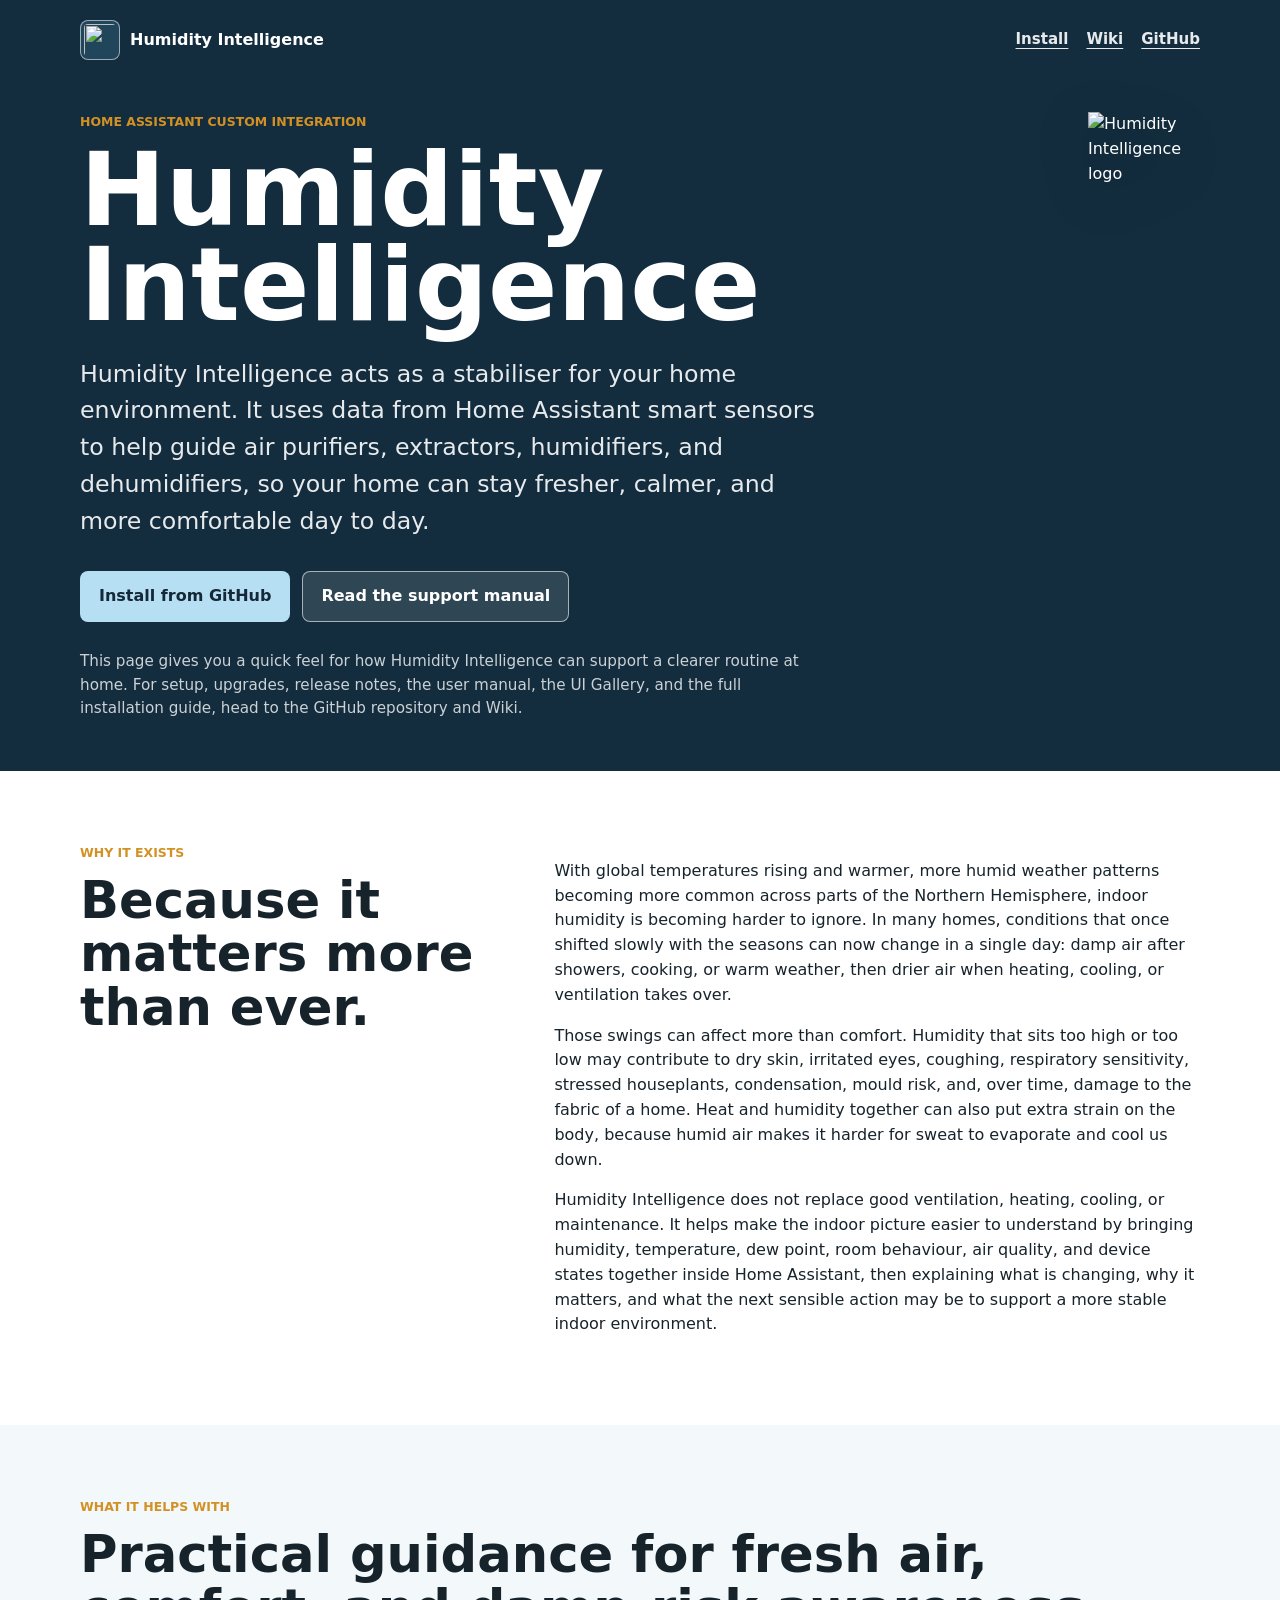
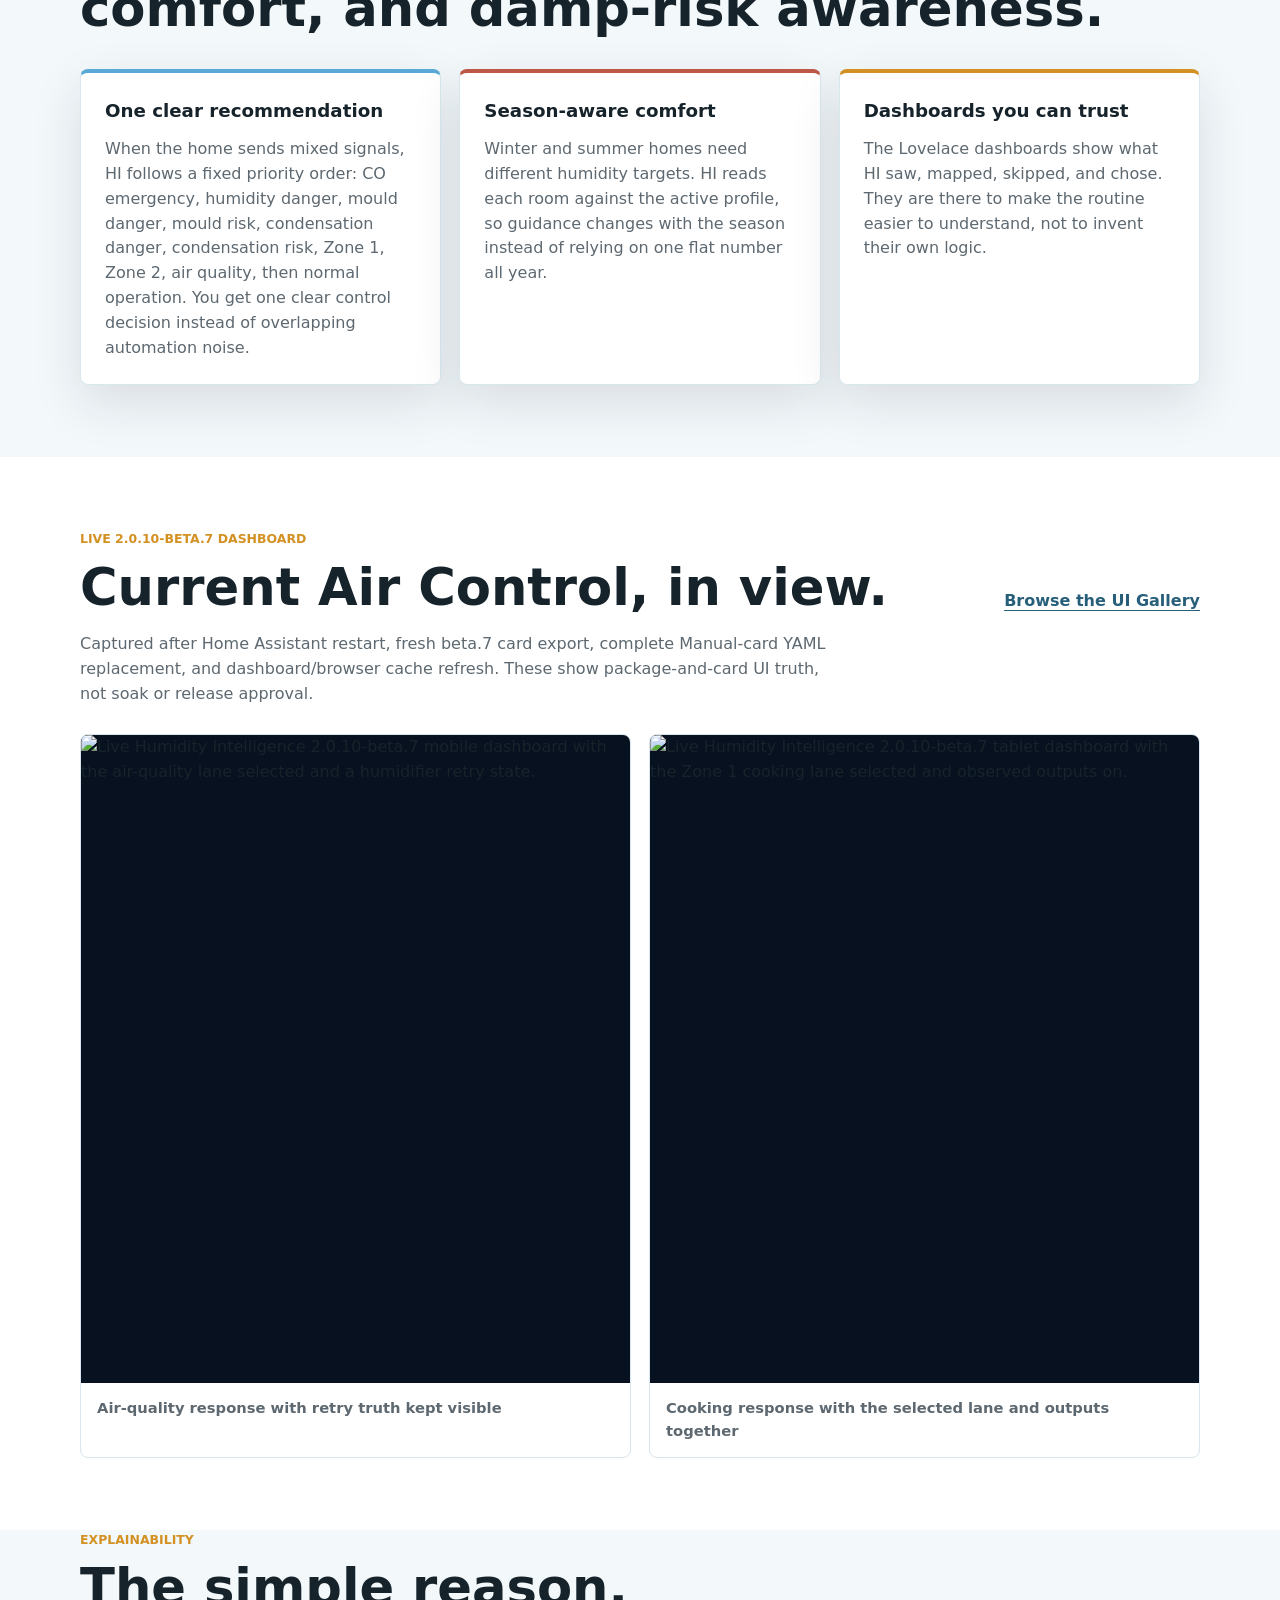
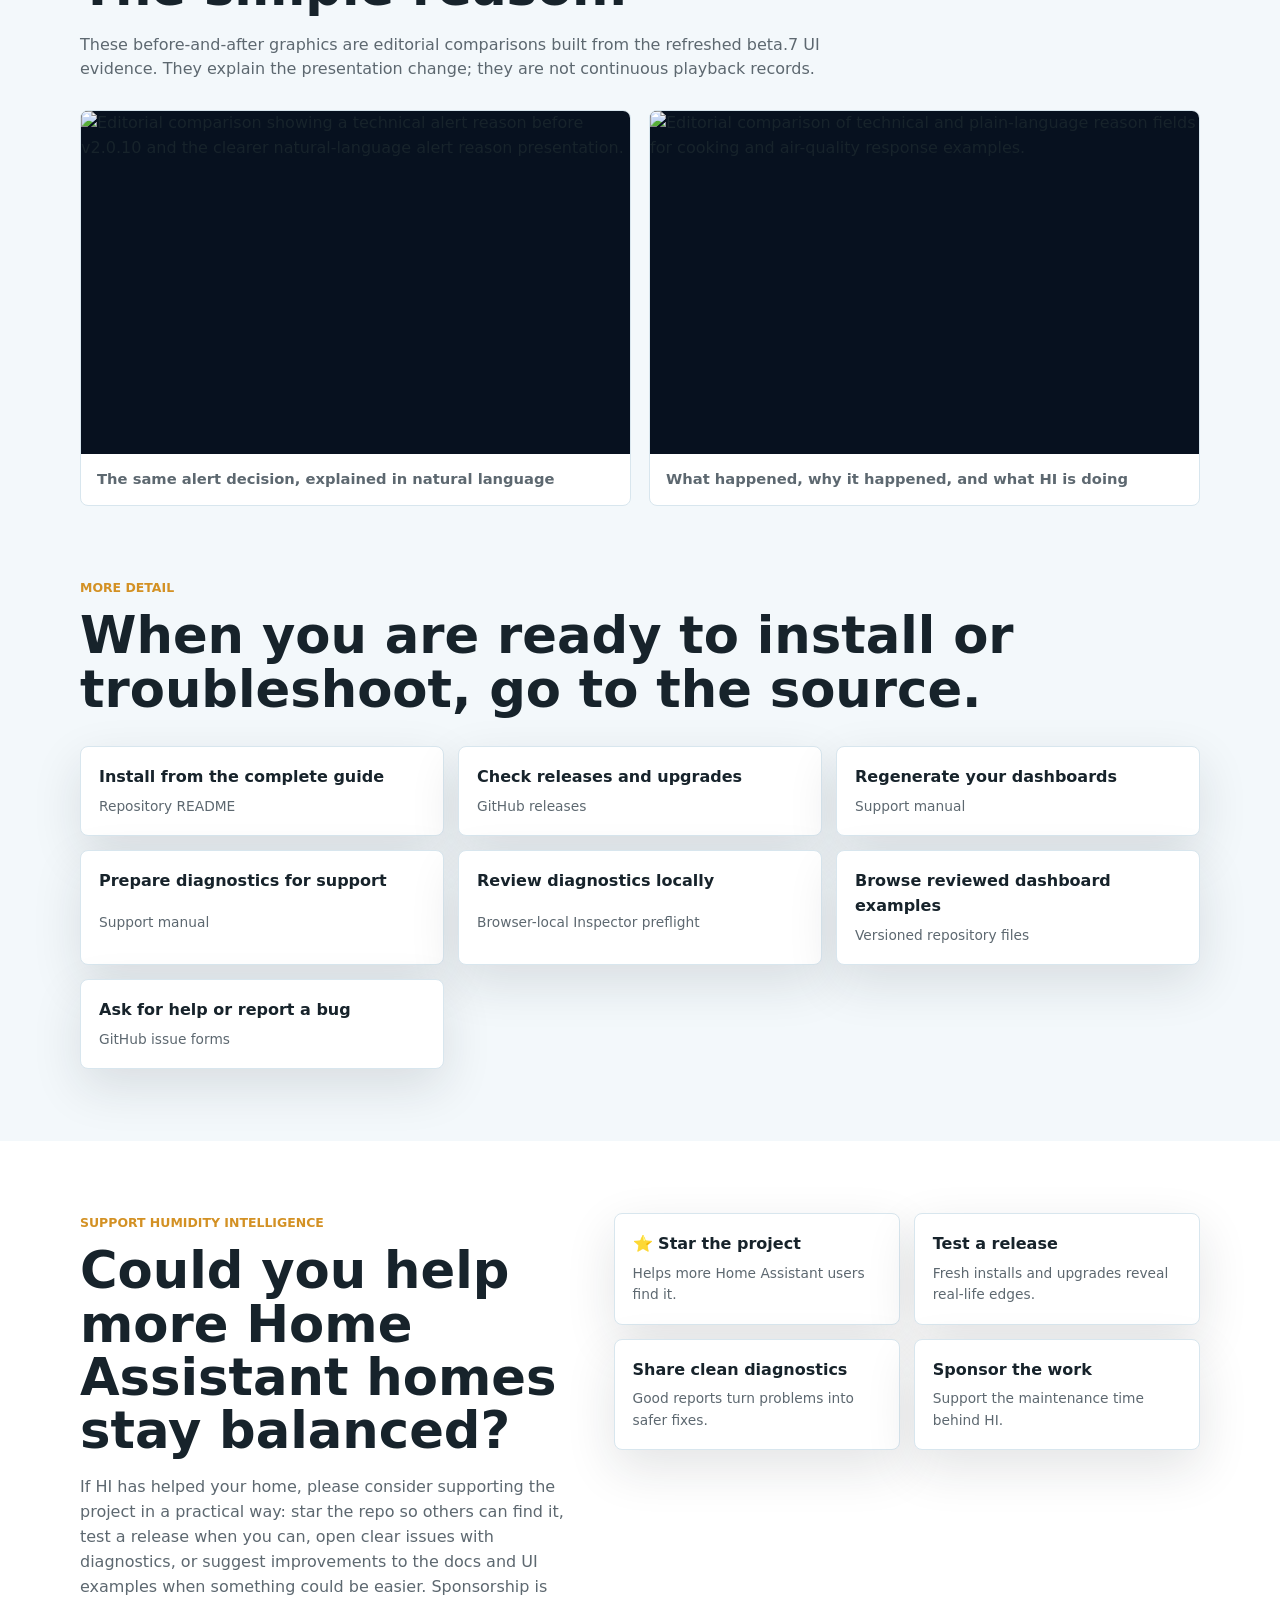
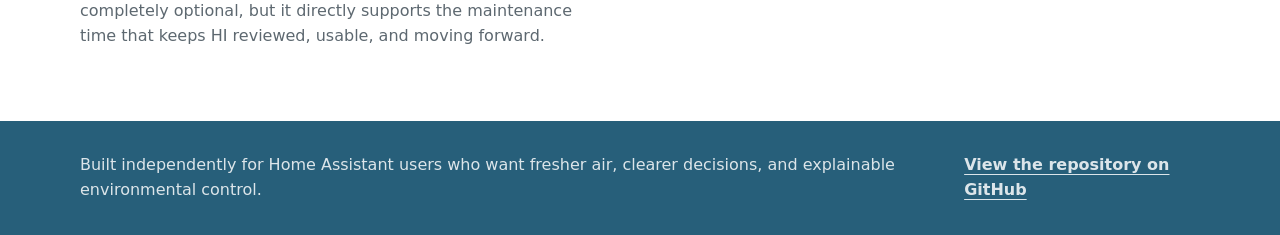
==== site/index.html @ c57848f5 "docs: refresh beta7 UI evidence Add sanitized live 2.0.10-beta.7 captures to the README, Pages site," ====
<!doctype html>
<html lang="en">
  <head>
    <meta charset="utf-8">
    <meta name="viewport" content="width=device-width, initial-scale=1">
    <title>Humidity Intelligence - Home Assistant Environmental Stabilisation Engine</title>
    <meta
      name="description"
      content="Humidity Intelligence helps Home Assistant use smart sensor data to guide air purifiers, extractors, humidifiers, and dehumidifiers for fresher air, humidity balance, and a clearer home routine."
    >
    <meta name="robots" content="index,follow">
    <link rel="canonical" href="https://senyo888.github.io/humidity-intelligence/">
    <meta property="og:site_name" content="Humidity Intelligence">
    <meta property="og:type" content="website">
    <meta property="og:title" content="Humidity Intelligence - Home Assistant Environmental Stabilisation Engine">
    <meta
      property="og:description"
      content="A Home Assistant integration that uses smart sensor data to support fresher air, humidity balance, and clearer decisions at home."
    >
    <meta property="og:url" content="https://senyo888.github.io/humidity-intelligence/">
    <meta property="og:image" content="https://senyo888.github.io/humidity-intelligence/assets/header.png">
    <meta name="twitter:card" content="summary_large_image">
    <meta name="twitter:title" content="Humidity Intelligence">
    <meta
      name="twitter:description"
      content="Use Home Assistant smart sensor data to support fresher air, humidity balance, and a clearer home routine."
    >
    <meta name="twitter:image" content="https://senyo888.github.io/humidity-intelligence/assets/header.png">
    <link rel="icon" href="assets/logo.png" type="image/png">
    <link rel="stylesheet" href="styles.css">
    <script type="application/ld+json">
      {
        "@context": "https://schema.org",
        "@graph": [
          {
            "@type": "WebSite",
            "name": "Humidity Intelligence",
            "url": "https://senyo888.github.io/humidity-intelligence/",
            "description": "A public project page for Humidity Intelligence, a Home Assistant custom integration for explainable humidity, air-quality, condensation, and mould-risk guidance.",
            "publisher": {
              "@type": "Organization",
              "name": "Humidity Intelligence"
            },
            "sameAs": [
              "https://github.com/senyo888/Humidity-Intelligence",
              "https://github.com/senyo888/Humidity-Intelligence/wiki"
            ]
          },
          {
            "@type": "SoftwareSourceCode",
            "name": "Humidity Intelligence",
            "codeRepository": "https://github.com/senyo888/Humidity-Intelligence",
            "url": "https://senyo888.github.io/humidity-intelligence/",
            "runtimePlatform": "Home Assistant",
            "programmingLanguage": "Python",
            "applicationCategory": "Home Assistant custom integration",
            "license": "https://github.com/senyo888/Humidity-Intelligence/blob/main/LICENSE"
          }
        ]
      }
    </script>
  </head>
  <body>
    <a class="skip-link" href="#main">Skip to content</a>

    <header class="site-header">
      <nav class="site-nav" aria-label="Primary navigation">
        <a class="brand" href="https://senyo888.github.io/humidity-intelligence/" aria-label="Humidity Intelligence home">
          <img class="brand-logo" src="assets/logo.png" alt="" width="40" height="40" aria-hidden="true">
          <span>Humidity Intelligence</span>
        </a>
        <div class="nav-links">
          <a href="https://github.com/senyo888/Humidity-Intelligence#installation">Install</a>
          <a href="https://github.com/senyo888/Humidity-Intelligence/wiki">Wiki</a>
          <a href="https://github.com/senyo888/Humidity-Intelligence">GitHub</a>
        </div>
      </nav>
    </header>

    <main id="main">
      <section class="hero" aria-labelledby="hero-title">
        <div class="hero-copy">
          <img class="hero-logo" src="assets/logo.png" alt="Humidity Intelligence logo" width="104" height="104">
          <p class="eyebrow">Home Assistant custom integration</p>
          <h1 id="hero-title">Humidity Intelligence</h1>
          <p class="lede">
            Humidity Intelligence acts as a stabiliser for your home environment.
            It uses data from Home Assistant smart sensors to help guide air
            purifiers, extractors, humidifiers, and dehumidifiers, so your home can
            stay fresher, calmer, and more comfortable day to day.
          </p>
          <div class="hero-actions" aria-label="Primary links">
            <a class="button primary" href="https://github.com/senyo888/Humidity-Intelligence#installation">Install from GitHub</a>
            <a class="button secondary" href="https://github.com/senyo888/Humidity-Intelligence/wiki">Read the support manual</a>
          </div>
          <p class="authority-note">
            This page gives you a quick feel for how Humidity Intelligence can
            support a clearer routine at home. For setup, upgrades, release notes,
            the user manual, the UI Gallery, and the full installation guide, head
            to the GitHub repository and Wiki.
          </p>
        </div>
      </section>

      <section class="intro" aria-labelledby="intro-title">
        <div class="section-inner two-column">
          <div>
            <p class="section-kicker">Why it exists</p>
            <h2 id="intro-title">Because it matters more than ever.</h2>
          </div>
          <div>
            <p>
              With global temperatures rising and warmer, more humid weather patterns
              becoming more common across parts of the Northern Hemisphere, indoor
              humidity is becoming harder to ignore. In many homes, conditions that
              once shifted slowly with the seasons can now change in a single day:
              damp air after showers, cooking, or warm weather, then drier air when
              heating, cooling, or ventilation takes over.
            </p>
            <p>
              Those swings can affect more than comfort. Humidity that sits too high
              or too low may contribute to dry skin, irritated eyes, coughing,
              respiratory sensitivity, stressed houseplants, condensation, mould risk,
              and, over time, damage to the fabric of a home. Heat and humidity
              together can also put extra strain on the body, because humid air makes
              it harder for sweat to evaporate and cool us down.
            </p>
            <p>
              Humidity Intelligence does not replace good ventilation, heating,
              cooling, or maintenance. It helps make the indoor picture easier to
              understand by bringing humidity, temperature, dew point, room behaviour,
              air quality, and device states together inside Home Assistant, then
              explaining what is changing, why it matters, and what the next sensible
              action may be to support a more stable indoor environment.
            </p>
          </div>
        </div>
      </section>

      <section class="feature-band" aria-labelledby="features-title">
        <div class="section-inner">
          <p class="section-kicker">What it helps with</p>
          <h2 id="features-title">Practical guidance for fresh air, comfort, and damp-risk awareness.</h2>
          <div class="feature-grid">
            <article class="feature-card">
              <h3>One clear recommendation</h3>
              <p>
                When the home sends mixed signals, HI follows a fixed priority order:
                CO emergency, humidity danger, mould danger, mould risk,
                condensation danger, condensation risk, Zone 1, Zone 2, air quality,
                then normal operation. You get one clear control decision instead
                of overlapping automation noise.
              </p>
            </article>
            <article class="feature-card">
              <h3>Season-aware comfort</h3>
              <p>
                Winter and summer homes need different humidity targets. HI reads
                each room against the active profile, so guidance changes with the
                season instead of relying on one flat number all year.
              </p>
            </article>
            <article class="feature-card">
              <h3>Dashboards you can trust</h3>
              <p>
                The Lovelace dashboards show what HI saw, mapped, skipped, and chose.
                They are there to make the routine easier to understand, not to
                invent their own logic.
              </p>
            </article>
          </div>
        </div>
      </section>

      <section class="gallery" aria-labelledby="gallery-title">
        <div class="section-inner">
          <div class="gallery-heading">
            <div>
              <p class="section-kicker">Live 2.0.10-beta.7 dashboard</p>
              <h2 id="gallery-title">Current Air Control, in view.</h2>
            </div>
            <a class="text-link" href="https://github.com/senyo888/Humidity-Intelligence/wiki/UI-Gallery">Browse the UI Gallery</a>
          </div>
          <p class="gallery-note">
            Captured after Home Assistant restart, fresh beta.7 card export, complete
            Manual-card YAML replacement, and dashboard/browser cache refresh. These
            show package-and-card UI truth, not soak or release approval.
          </p>
          <div class="screenshot-grid dashboard-grid">
            <figure>
              <img
                src="assets/ui/v2.0.10-beta.7/mobile-aq-humidifier-retrying.png"
                alt="Live Humidity Intelligence 2.0.10-beta.7 mobile dashboard with the air-quality lane selected and a humidifier retry state."
              >
              <figcaption>Air-quality response with retry truth kept visible</figcaption>
            </figure>
            <figure>
              <img
                src="assets/ui/v2.0.10-beta.7/tablet-zone1-cooking-output-on.jpg"
                alt="Live Humidity Intelligence 2.0.10-beta.7 tablet dashboard with the Zone 1 cooking lane selected and observed outputs on."
              >
              <figcaption>Cooking response with the selected lane and outputs together</figcaption>
            </figure>
          </div>
        </div>
      </section>

      <section class="reason-gallery" aria-labelledby="reason-title">
        <div class="section-inner">
          <div class="gallery-heading">
            <div>
              <p class="section-kicker">Explainability</p>
              <h2 id="reason-title">The simple reason.</h2>
            </div>
          </div>
          <p class="gallery-note">
            These before-and-after graphics are editorial comparisons built from the
            refreshed beta.7 UI evidence. They explain the presentation change; they
            are not continuous playback records.
          </p>
          <div class="screenshot-grid comparison-grid">
            <figure>
              <img
                src="assets/ui/v2.0.10-beta.7/comparison-alert-reason-before-after.png"
                alt="Editorial comparison showing a technical alert reason before v2.0.10 and the clearer natural-language alert reason presentation."
              >
              <figcaption>The same alert decision, explained in natural language</figcaption>
            </figure>
            <figure>
              <img
                src="assets/ui/v2.0.10-beta.7/comparison-reason-field-before-after.png"
                alt="Editorial comparison of technical and plain-language reason fields for cooking and air-quality response examples."
              >
              <figcaption>What happened, why it happened, and what HI is doing</figcaption>
            </figure>
          </div>
        </div>
      </section>

      <section class="links-band" aria-labelledby="links-title">
        <div class="section-inner">
          <p class="section-kicker">More detail</p>
          <h2 id="links-title">When you are ready to install or troubleshoot, go to the source.</h2>
          <div class="link-list">
            <a href="https://github.com/senyo888/Humidity-Intelligence#installation">
              <span>Install from the complete guide</span>
              <small>Repository README</small>
            </a>
            <a href="https://github.com/senyo888/Humidity-Intelligence/releases">
              <span>Check releases and upgrades</span>
              <small>GitHub releases</small>
            </a>
            <a href="https://github.com/senyo888/Humidity-Intelligence/wiki/Generated-Dashboards">
              <span>Regenerate your dashboards</span>
              <small>Support manual</small>
            </a>
            <a href="https://github.com/senyo888/Humidity-Intelligence/wiki/Diagnostics-and-Support-Bundle">
              <span>Prepare diagnostics for support</span>
              <small>Support manual</small>
            </a>
            <a href="inspector/">
              <span>Review diagnostics locally</span>
              <small>Browser-local Inspector preflight</small>
            </a>
            <a href="https://github.com/senyo888/Humidity-Intelligence/tree/main/ui-gallery">
              <span>Browse reviewed dashboard examples</span>
              <small>Versioned repository files</small>
            </a>
            <a href="https://github.com/senyo888/Humidity-Intelligence/issues/new/choose">
              <span>Ask for help or report a bug</span>
              <small>GitHub issue forms</small>
            </a>
          </div>
        </div>
      </section>

      <section class="support-band" id="support" aria-labelledby="support-title">
        <div class="section-inner support-layout">
          <div class="support-copy">
            <p class="section-kicker">Support Humidity Intelligence</p>
            <h2 id="support-title">Could you help more Home Assistant homes stay balanced?</h2>
            <p>
              If HI has helped your home, please consider supporting the project in
              a practical way: star the repo so others can find it, test a release
              when you can, open clear issues with diagnostics, or suggest
              improvements to the docs and UI examples when something could be
              easier. Sponsorship is completely optional, but it directly supports
              the maintenance time that keeps HI reviewed, usable, and moving
              forward.
            </p>
          </div>
          <div class="support-actions" aria-label="Ways to support Humidity Intelligence">
            <a class="support-action" href="https://github.com/senyo888/Humidity-Intelligence/stargazers">
              <span>⭐ Star the project</span>
              <small>Helps more Home Assistant users find it.</small>
            </a>
            <a class="support-action" href="https://github.com/senyo888/Humidity-Intelligence/releases">
              <span>Test a release</span>
              <small>Fresh installs and upgrades reveal real-life edges.</small>
            </a>
            <a class="support-action" href="https://github.com/senyo888/Humidity-Intelligence/issues/new/choose">
              <span>Share clean diagnostics</span>
              <small>Good reports turn problems into safer fixes.</small>
            </a>
            <a class="support-action" href="https://github.com/sponsors/senyo888">
              <span>Sponsor the work</span>
              <small>Support the maintenance time behind HI.</small>
            </a>
          </div>
        </div>
      </section>
    </main>

    <footer class="site-footer">
      <div class="section-inner footer-inner">
        <p>Built independently for Home Assistant users who want fresher air, clearer decisions, and explainable environmental control.</p>
        <a href="https://github.com/senyo888/Humidity-Intelligence">View the repository on GitHub</a>
      </div>
    </footer>
  </body>
</html>
---- site/styles.css ----
:root {
  color-scheme: light;
  --ink: #17232b;
  --muted: #5d6870;
  --soft: #f3f8fb;
  --panel: #ffffff;
  --line: #d8e6ee;
  --blue: #5aa8d6;
  --blue-dark: #275f7a;
  --coral: #bd5846;
  --amber: #d39124;
  --shadow: 0 18px 50px rgba(23, 35, 43, 0.12);
}

* {
  box-sizing: border-box;
}

html {
  scroll-behavior: smooth;
}

body {
  margin: 0;
  color: var(--ink);
  background: var(--soft);
  font-family:
    Inter,
    ui-sans-serif,
    system-ui,
    -apple-system,
    BlinkMacSystemFont,
    "Segoe UI",
    sans-serif;
  line-height: 1.55;
}

a {
  color: inherit;
}

img {
  display: block;
  max-width: 100%;
}

.skip-link {
  position: absolute;
  top: 12px;
  left: 12px;
  z-index: 20;
  padding: 10px 12px;
  color: var(--panel);
  background: var(--blue-dark);
  transform: translateY(-150%);
}

.skip-link:focus {
  transform: translateY(0);
}

.site-header {
  position: absolute;
  top: 0;
  right: 0;
  left: 0;
  z-index: 10;
}

.site-nav {
  display: flex;
  align-items: center;
  justify-content: space-between;
  gap: 24px;
  width: min(1120px, calc(100% - 32px));
  margin: 0 auto;
  padding: 20px 0;
  color: #ffffff;
}

.brand {
  display: inline-flex;
  align-items: center;
  gap: 10px;
  font-weight: 800;
  text-decoration: none;
}

.brand-logo {
  width: 40px;
  height: 40px;
  border: 1px solid rgba(255, 255, 255, 0.55);
  border-radius: 8px;
  background: rgba(90, 168, 214, 0.2);
  object-fit: contain;
  padding: 3px;
}

.nav-links {
  display: flex;
  align-items: center;
  gap: 18px;
  color: rgba(255, 255, 255, 0.9);
  font-size: 0.94rem;
  font-weight: 700;
}

.nav-links a,
.text-link {
  text-decoration-thickness: 0.08em;
  text-underline-offset: 0.28em;
}

.hero {
  position: relative;
  display: flex;
  align-items: center;
  min-height: 74vh;
  padding: 112px 0 50px;
  overflow: hidden;
  color: #ffffff;
  background: #163243;
}

.hero::before {
  position: absolute;
  inset: 0;
  content: "";
  background-image: url("assets/site/github-pages-hero.png");
  background-position: center;
  background-size: cover;
  opacity: 0.72;
}

.hero::after {
  position: absolute;
  inset: 0;
  content: "";
  background: rgba(12, 33, 47, 0.24);
}

.hero-copy {
  position: relative;
  z-index: 1;
  width: min(1120px, calc(100% - 32px));
  margin: 0 auto;
}

.hero-logo {
  position: absolute;
  top: 0;
  right: 0;
  width: clamp(76px, 10vw, 112px);
  height: clamp(76px, 10vw, 112px);
  margin: 0;
  object-fit: contain;
  filter: drop-shadow(0 16px 26px rgba(0, 0, 0, 0.3));
  pointer-events: none;
}

.eyebrow,
.section-kicker {
  margin: 0 0 12px;
  color: var(--amber);
  font-size: 0.78rem;
  font-weight: 900;
  letter-spacing: 0;
  text-transform: uppercase;
}

.hero h1 {
  max-width: 840px;
  margin: 0;
  font-size: clamp(3.1rem, 8vw, 6.9rem);
  line-height: 0.92;
  letter-spacing: 0;
}

.lede {
  max-width: 740px;
  margin: 24px 0 0;
  color: rgba(255, 255, 255, 0.9);
  font-size: clamp(1.12rem, 2vw, 1.48rem);
}

.hero-actions {
  display: flex;
  flex-wrap: wrap;
  gap: 12px;
  margin-top: 32px;
}

.button {
  display: inline-flex;
  align-items: center;
  justify-content: center;
  min-height: 46px;
  padding: 12px 18px;
  border: 1px solid transparent;
  border-radius: 8px;
  font-weight: 800;
  text-decoration: none;
}

.button.primary {
  color: #142837;
  background: #b7dff3;
}

.button.secondary {
  color: #ffffff;
  border-color: rgba(255, 255, 255, 0.58);
  background: rgba(255, 255, 255, 0.12);
}

.authority-note {
  max-width: 720px;
  margin: 28px 0 0;
  color: rgba(255, 255, 255, 0.78);
  font-size: 0.95rem;
}

.section-inner {
  width: min(1120px, calc(100% - 32px));
  margin: 0 auto;
}

.intro,
.feature-band,
.gallery,
.support-band,
.links-band {
  padding: 72px 0;
}

.intro {
  background: #ffffff;
}

.two-column {
  display: grid;
  grid-template-columns: minmax(0, 0.8fr) minmax(0, 1.2fr);
  gap: 44px;
  align-items: start;
}

h2 {
  margin: 0;
  font-size: clamp(2rem, 4vw, 3.35rem);
  line-height: 1.04;
  letter-spacing: 0;
}

h3 {
  margin: 0;
  font-size: 1.14rem;
}

p {
  font-size: 1rem;
}

.feature-grid {
  display: grid;
  grid-template-columns: repeat(3, minmax(0, 1fr));
  gap: 18px;
  margin-top: 34px;
}

.feature-card,
.link-list a,
.support-action {
  border: 1px solid var(--line);
  border-radius: 8px;
  background: var(--panel);
  box-shadow: var(--shadow);
}

.feature-card {
  padding: 24px;
}

.feature-card:nth-child(1) {
  border-top: 4px solid var(--blue);
}

.feature-card:nth-child(2) {
  border-top: 4px solid var(--coral);
}

.feature-card:nth-child(3) {
  border-top: 4px solid var(--amber);
}

.feature-card p {
  margin: 12px 0 0;
  color: var(--muted);
}

.gallery {
  background: #ffffff;
}

.reason-gallery {
  background: var(--soft);
}

.gallery-heading {
  display: flex;
  align-items: end;
  justify-content: space-between;
  gap: 24px;
  margin-bottom: 30px;
}

.text-link {
  color: var(--blue-dark);
  font-weight: 800;
}

.gallery-note {
  max-width: 760px;
  margin: -12px 0 28px;
  color: var(--muted);
}

.screenshot-grid {
  display: grid;
  grid-template-columns: repeat(2, minmax(0, 1fr));
  gap: 18px;
}

figure {
  margin: 0;
}

.screenshot-grid figure {
  overflow: hidden;
  border: 1px solid var(--line);
  border-radius: 8px;
  background: var(--panel);
}

.screenshot-grid img {
  width: 100%;
  aspect-ratio: 4 / 5;
  object-fit: cover;
  object-position: top center;
  background: #edf2ee;
}

.dashboard-grid img {
  height: min(72vh, 780px);
  aspect-ratio: auto;
  object-fit: contain;
  background: #07111f;
}

.comparison-grid img {
  aspect-ratio: 16 / 10;
  object-fit: contain;
  background: #07111f;
}

.screenshot-grid figcaption {
  padding: 14px 16px;
  color: var(--muted);
  font-size: 0.92rem;
  font-weight: 700;
}

.links-band {
  background: var(--soft);
}

.support-band {
  background: #ffffff;
}

.link-list {
  display: grid;
  grid-template-columns: repeat(3, minmax(0, 1fr));
  gap: 14px;
  margin-top: 30px;
}

.support-layout {
  display: grid;
  grid-template-columns: minmax(0, 0.92fr) minmax(0, 1.08fr);
  gap: 34px;
  align-items: start;
}

.support-copy p:last-child {
  margin: 18px 0 0;
  color: var(--muted);
}

.support-actions {
  display: grid;
  grid-template-columns: repeat(2, minmax(0, 1fr));
  gap: 14px;
}

.link-list a,
.support-action {
  display: grid;
  gap: 6px;
  padding: 18px;
  text-decoration: none;
}

.link-list a:hover,
.link-list a:focus-visible,
.support-action:hover,
.support-action:focus-visible,
.button:hover,
.button:focus-visible {
  outline: 3px solid rgba(211, 145, 36, 0.32);
  outline-offset: 2px;
}

.link-list span,
.support-action span {
  font-weight: 850;
}

.link-list small,
.support-action small {
  color: var(--muted);
  font-size: 0.86rem;
}

.site-footer {
  padding: 32px 0;
  color: rgba(255, 255, 255, 0.84);
  background: var(--blue-dark);
}

.footer-inner {
  display: flex;
  align-items: center;
  justify-content: space-between;
  gap: 20px;
}

.footer-inner p {
  margin: 0;
}

.footer-inner a {
  font-weight: 800;
  text-underline-offset: 0.28em;
}

@media (max-width: 840px) {
  .site-nav,
  .gallery-heading,
  .footer-inner {
    align-items: flex-start;
    flex-direction: column;
  }

  .nav-links {
    flex-wrap: wrap;
    gap: 14px;
  }

  .hero {
    min-height: 70vh;
    padding-top: 122px;
    padding-bottom: 54px;
  }

  .two-column,
  .feature-grid,
  .screenshot-grid,
  .link-list,
  .support-layout,
  .support-actions {
    grid-template-columns: 1fr;
  }

  .screenshot-grid img {
    aspect-ratio: 16 / 11;
  }

  .dashboard-grid img {
    height: min(76vh, 720px);
    aspect-ratio: auto;
  }

  .comparison-grid img {
    aspect-ratio: 16 / 10;
  }

  .hero-logo {
    display: none;
  }
}

@media (max-width: 520px) {
  .site-nav {
    width: min(100% - 24px, 1120px);
  }

  .hero-copy,
  .section-inner {
    width: min(100% - 24px, 1120px);
  }

  .hero h1 {
    font-size: clamp(2.55rem, 17vw, 4rem);
  }

  .lede {
    font-size: 1.04rem;
  }

  .authority-note {
    margin-top: 20px;
  }

  .button {
    width: 100%;
  }
}
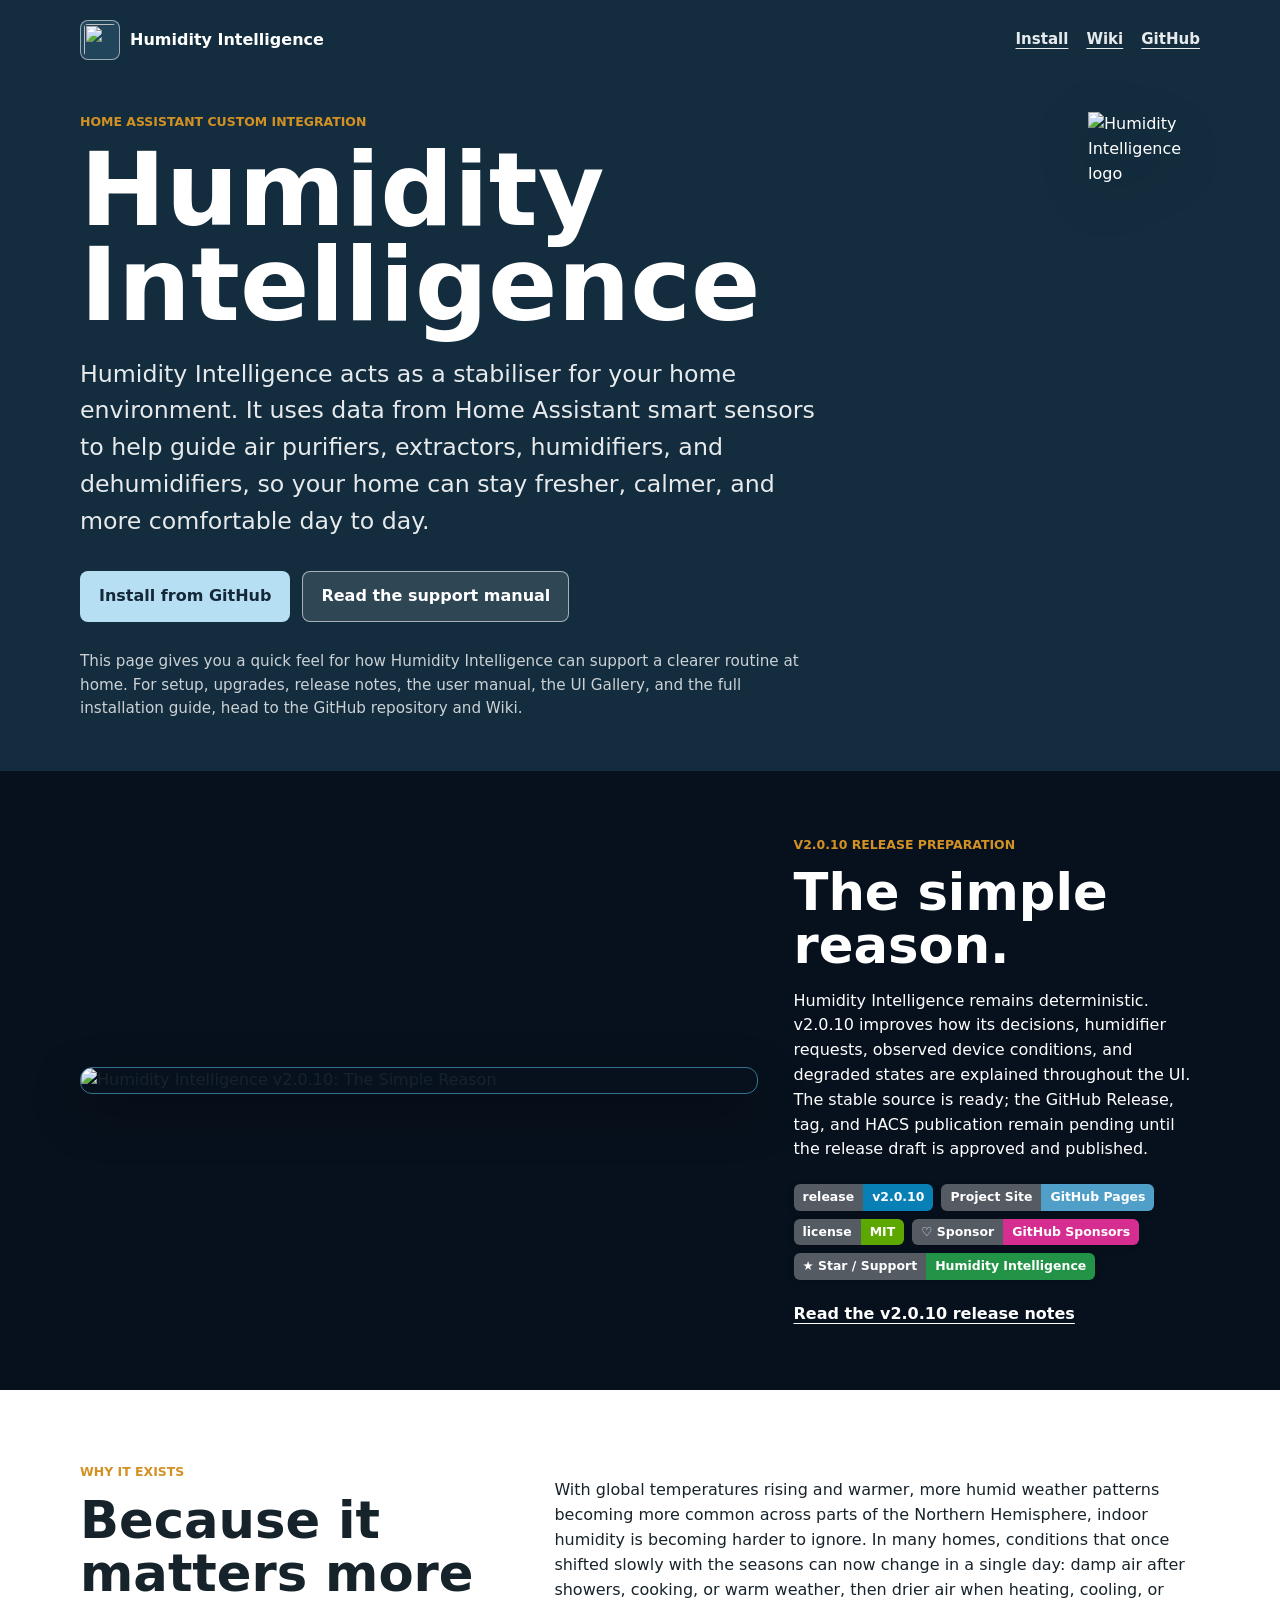
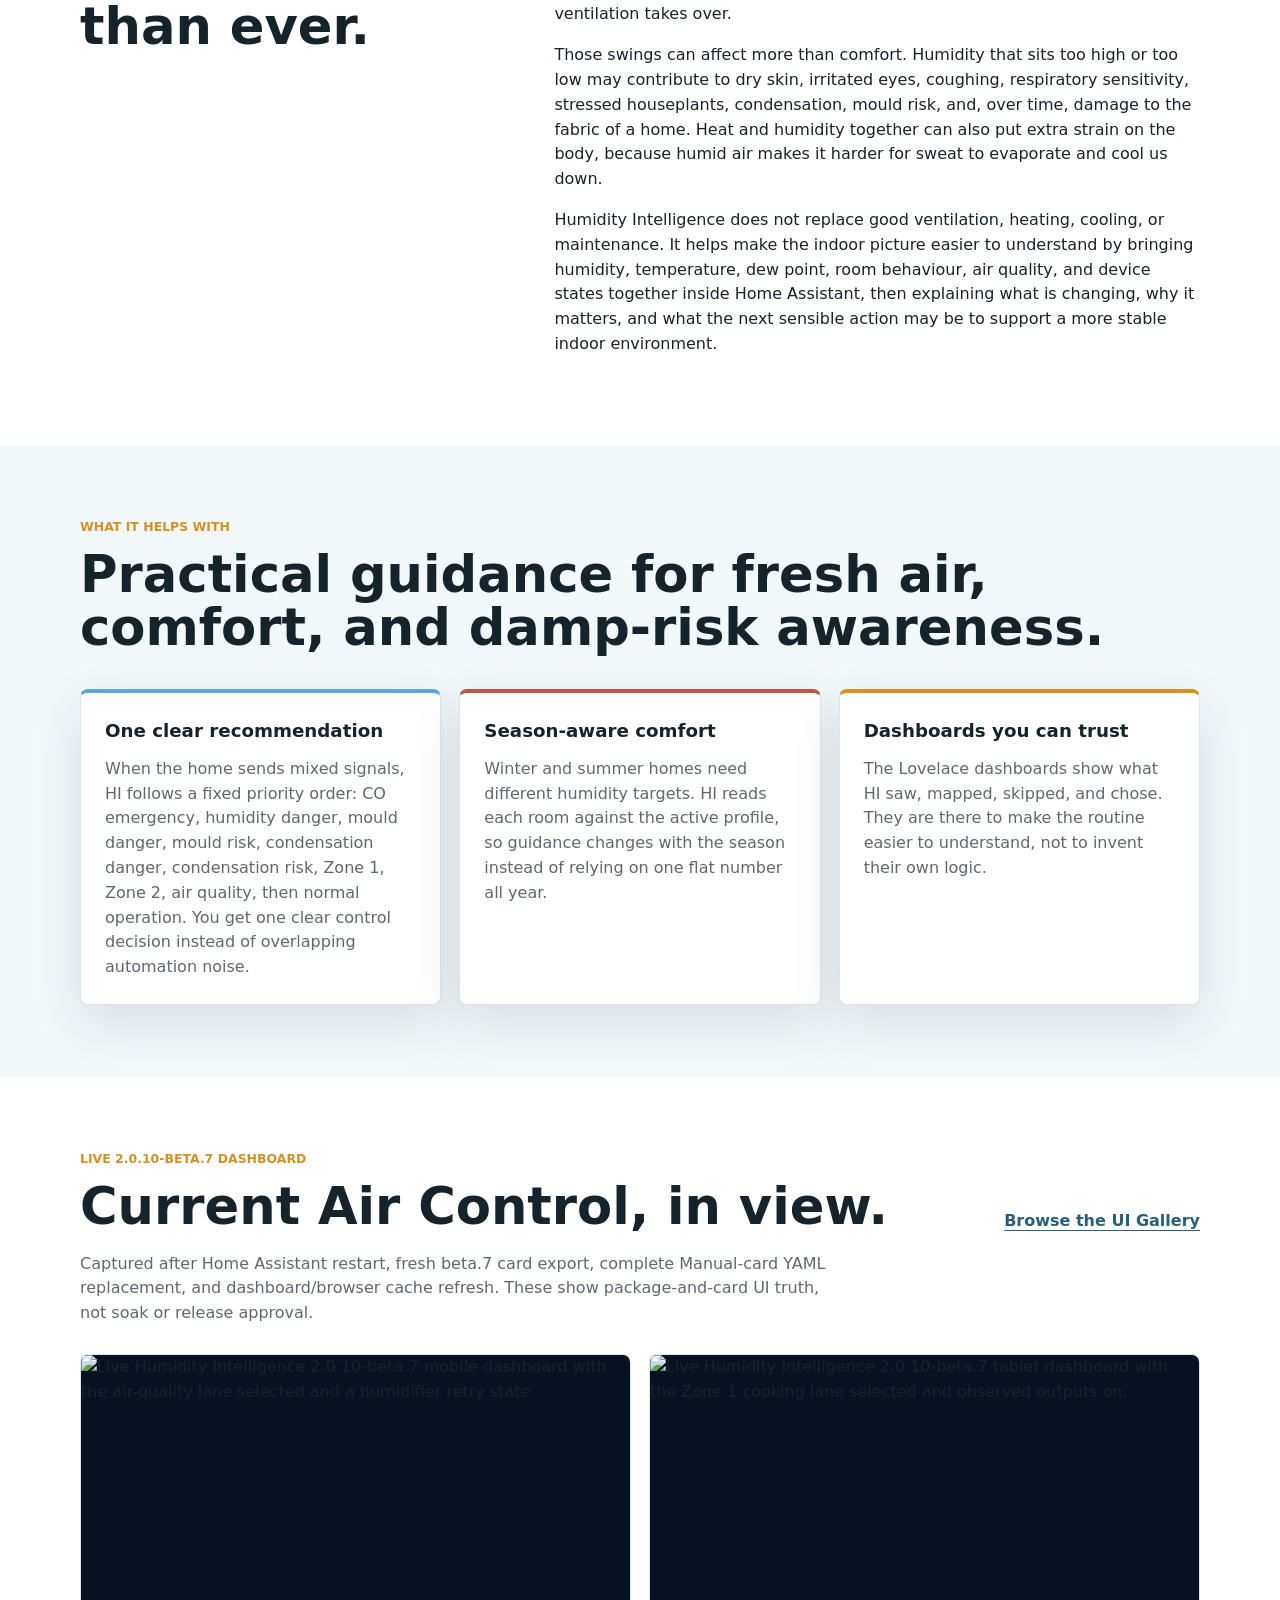
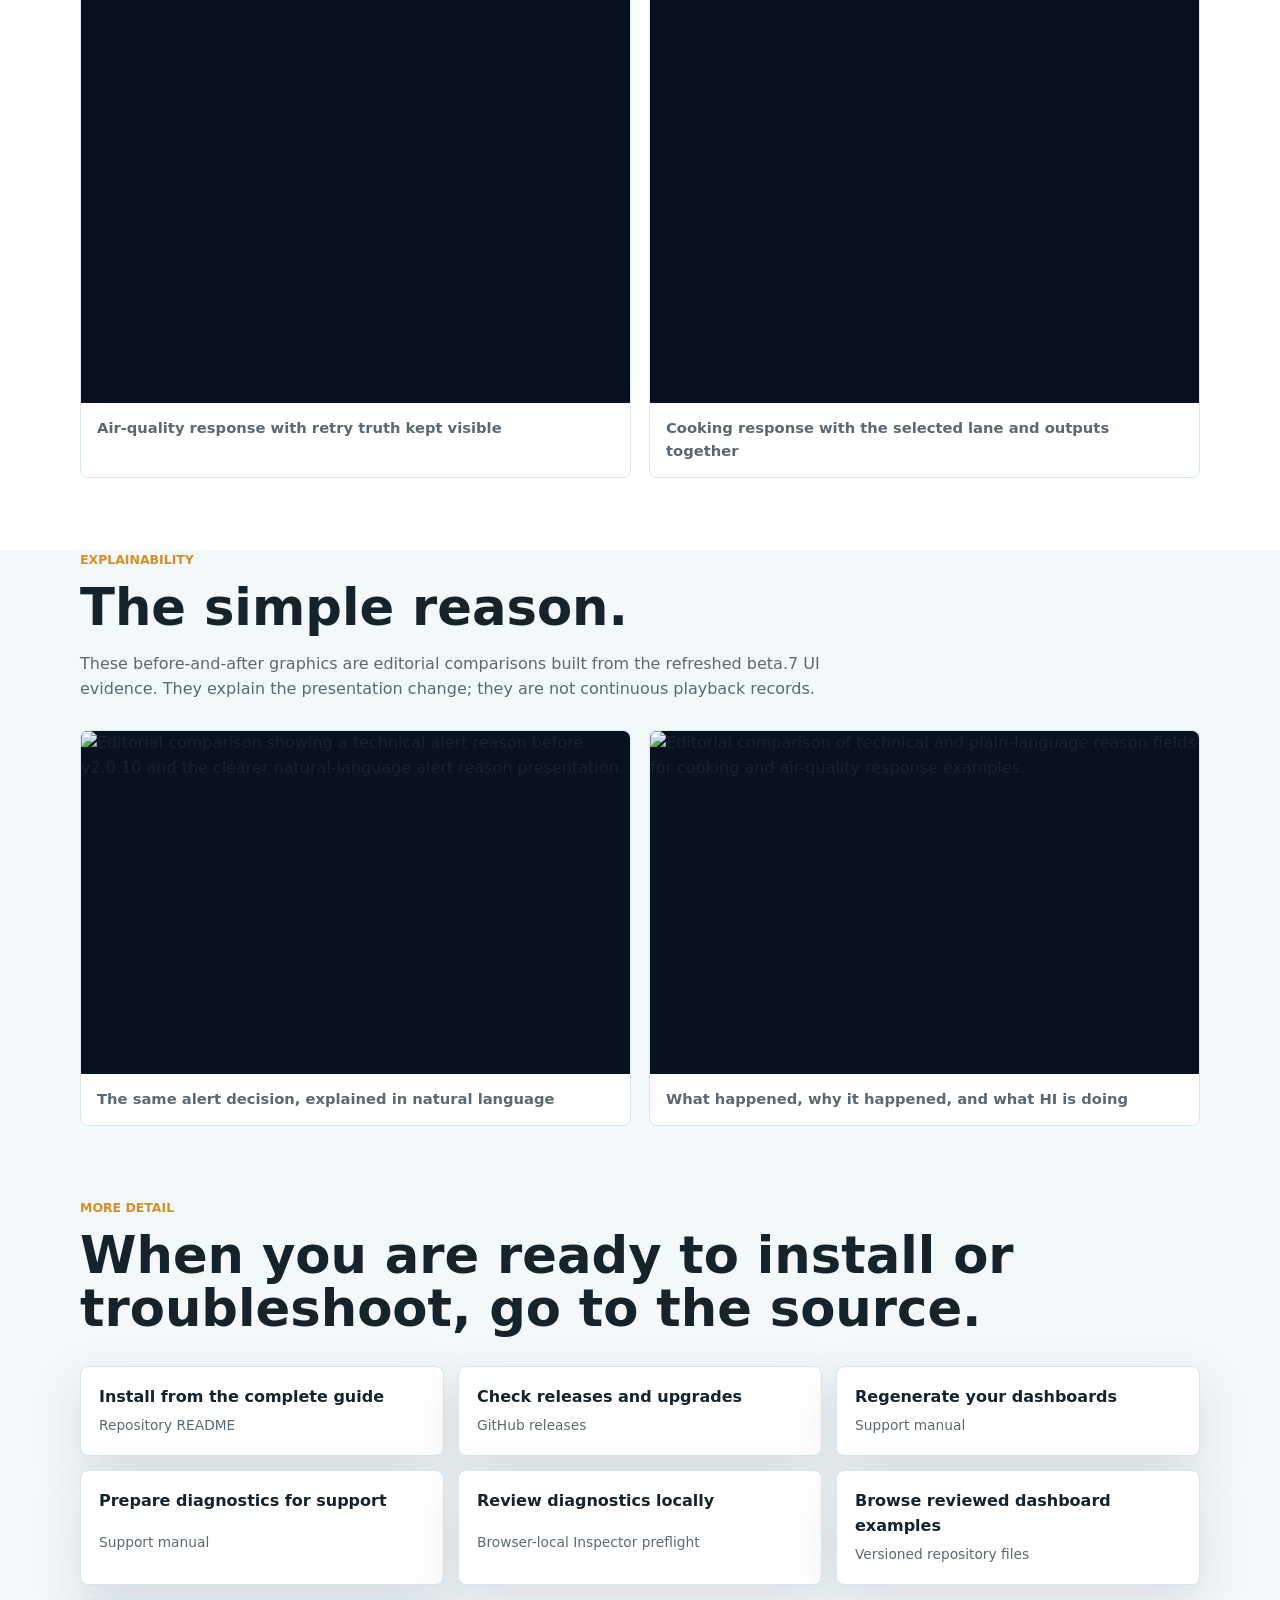
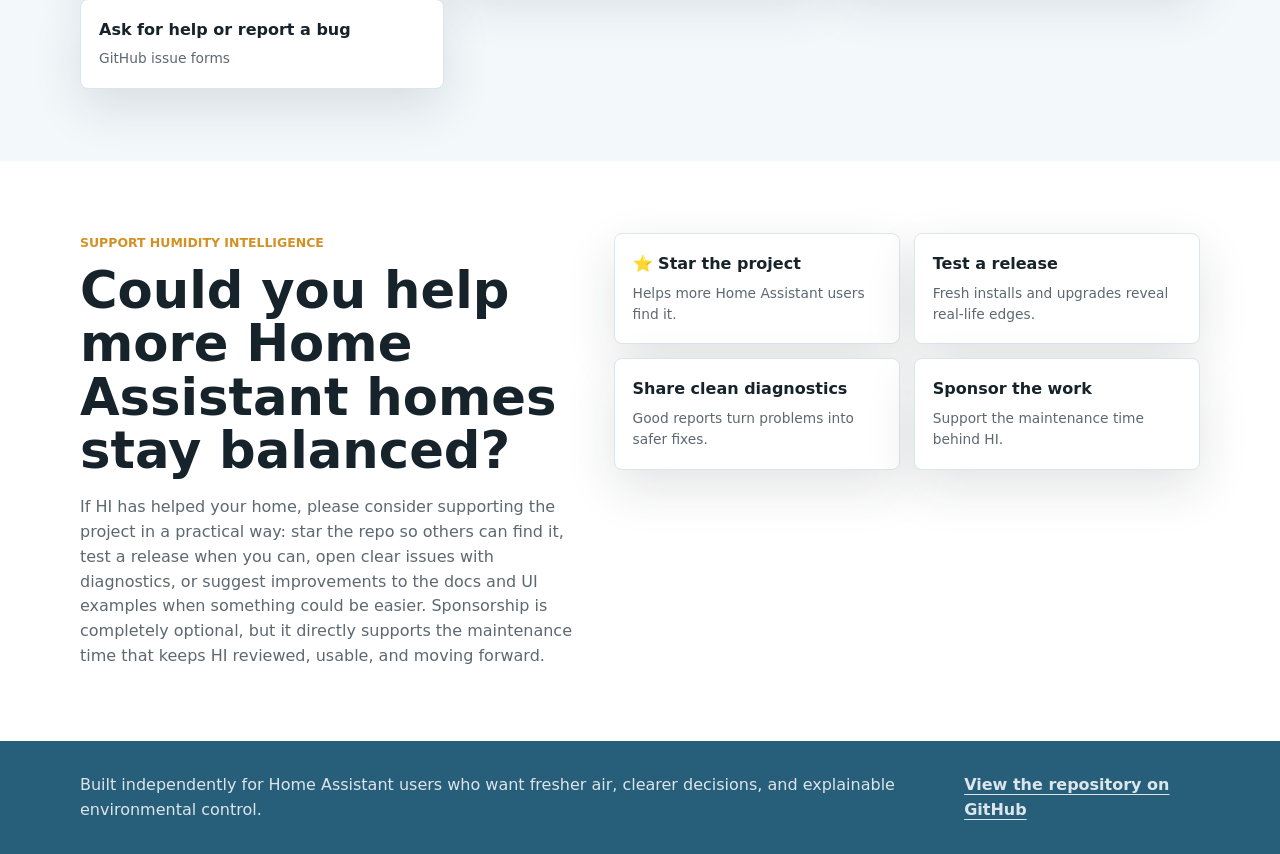
==== commit 0681897d: "docs: add v2.0.10 release presentation" ====
--- a/site/index.html
+++ b/site/index.html
@@ -102,6 +102,35 @@
         </div>
       </section>
 
+      <section class="release-spotlight" aria-labelledby="release-title">
+        <div class="section-inner">
+          <img
+            class="release-banner"
+            src="assets/release_banner/v2.0.10_release.png"
+            alt="Humidity Intelligence v2.0.10: The Simple Reason"
+          >
+          <div class="release-copy">
+            <p class="section-kicker">v2.0.10 release preparation</p>
+            <h2 id="release-title">The simple reason.</h2>
+            <p>
+              Humidity Intelligence remains deterministic. v2.0.10 improves how its
+              decisions, humidifier requests, observed device conditions, and degraded
+              states are explained throughout the UI. The stable source is ready; the
+              GitHub Release, tag, and HACS publication remain pending until the release
+              draft is approved and published.
+            </p>
+            <div class="release-badges" aria-label="Project and release links">
+              <a class="release-badge badge-release" href="https://github.com/senyo888/Humidity-Intelligence/releases" aria-label="Humidity Intelligence release v2.0.10"><span class="badge-key">release</span><span class="badge-value">v2.0.10</span></a>
+              <a class="release-badge badge-site" href="https://senyo888.github.io/humidity-intelligence/" aria-label="Humidity Intelligence project site on GitHub Pages"><span class="badge-key">Project Site</span><span class="badge-value">GitHub Pages</span></a>
+              <a class="release-badge badge-license" href="https://github.com/senyo888/Humidity-Intelligence/blob/main/LICENSE" aria-label="Humidity Intelligence MIT license"><span class="badge-key">license</span><span class="badge-value">MIT</span></a>
+              <a class="release-badge badge-sponsor" href="https://github.com/sponsors/senyo888" aria-label="Sponsor Humidity Intelligence through GitHub Sponsors"><span class="badge-key">♡ Sponsor</span><span class="badge-value">GitHub Sponsors</span></a>
+              <a class="release-badge badge-star" href="https://github.com/senyo888/humidity-intelligence" aria-label="Star or support Humidity Intelligence on GitHub"><span class="badge-key">★ Star / Support</span><span class="badge-value">Humidity Intelligence</span></a>
+            </div>
+            <a class="text-link" href="https://github.com/senyo888/Humidity-Intelligence#release-notes">Read the v2.0.10 release notes</a>
+          </div>
+        </div>
+      </section>
+
       <section class="intro" aria-labelledby="intro-title">
         <div class="section-inner two-column">
           <div>
--- a/site/styles.css
+++ b/site/styles.css
@@ -225,6 +225,85 @@
   margin: 0 auto;
 }
 
+.release-spotlight {
+  padding: 64px 0;
+  background: #07111d;
+}
+
+.release-spotlight .section-inner {
+  display: grid;
+  grid-template-columns: minmax(0, 1.25fr) minmax(280px, 0.75fr);
+  gap: 36px;
+  align-items: center;
+}
+
+.release-banner {
+  display: block;
+  width: 100%;
+  border: 1px solid rgba(100, 211, 255, 0.5);
+  border-radius: 12px;
+  box-shadow: 0 18px 48px rgba(0, 0, 0, 0.34);
+}
+
+.release-copy h2,
+.release-copy p:not(.section-kicker),
+.release-copy .text-link {
+  color: #ffffff;
+}
+
+.release-badges {
+  display: flex;
+  flex-wrap: wrap;
+  gap: 8px;
+  margin: 22px 0;
+}
+
+.release-badges a,
+.release-badges img {
+  display: block;
+}
+
+.release-badge {
+  display: inline-flex !important;
+  overflow: hidden;
+  border-radius: 6px;
+  color: #ffffff;
+  font-size: 0.78rem;
+  font-weight: 800;
+  line-height: 1;
+  text-decoration: none;
+  box-shadow: 0 2px 6px rgba(0, 0, 0, 0.24);
+}
+
+.release-badge .badge-key,
+.release-badge .badge-value {
+  padding: 7px 9px;
+}
+
+.release-badge .badge-key {
+  background: #555b63;
+}
+
+.badge-release .badge-value {
+  background: #087fb5;
+}
+
+.badge-site .badge-value {
+  background: #4f9fc9;
+}
+
+.badge-license .badge-value {
+  background: #5da800;
+}
+
+.badge-sponsor .badge-value {
+  background: #d62d91;
+}
+
+.badge-star .badge-value {
+  background: #239447;
+}
+
 .intro,
 .feature-band,
 .gallery,
@@ -473,6 +552,7 @@
   }
 
   .two-column,
+  .release-spotlight .section-inner,
   .feature-grid,
   .screenshot-grid,
   .link-list,
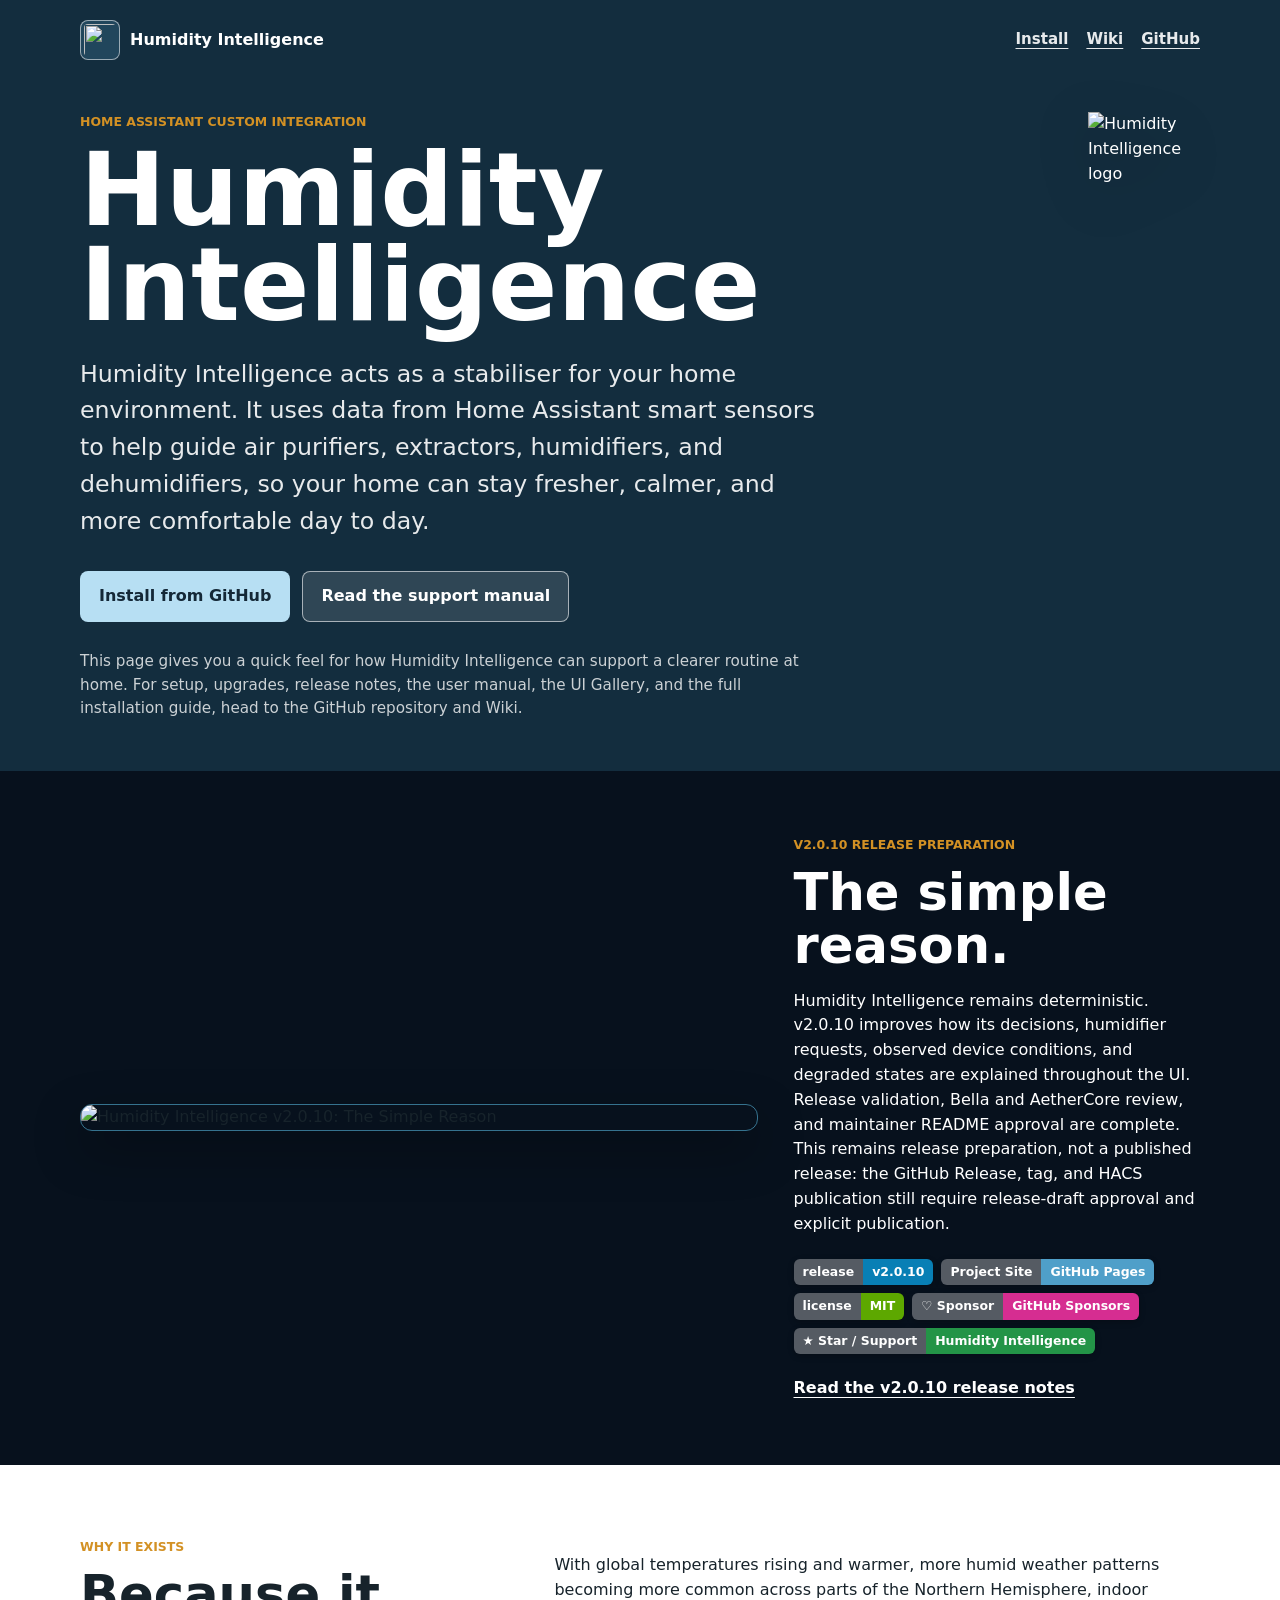
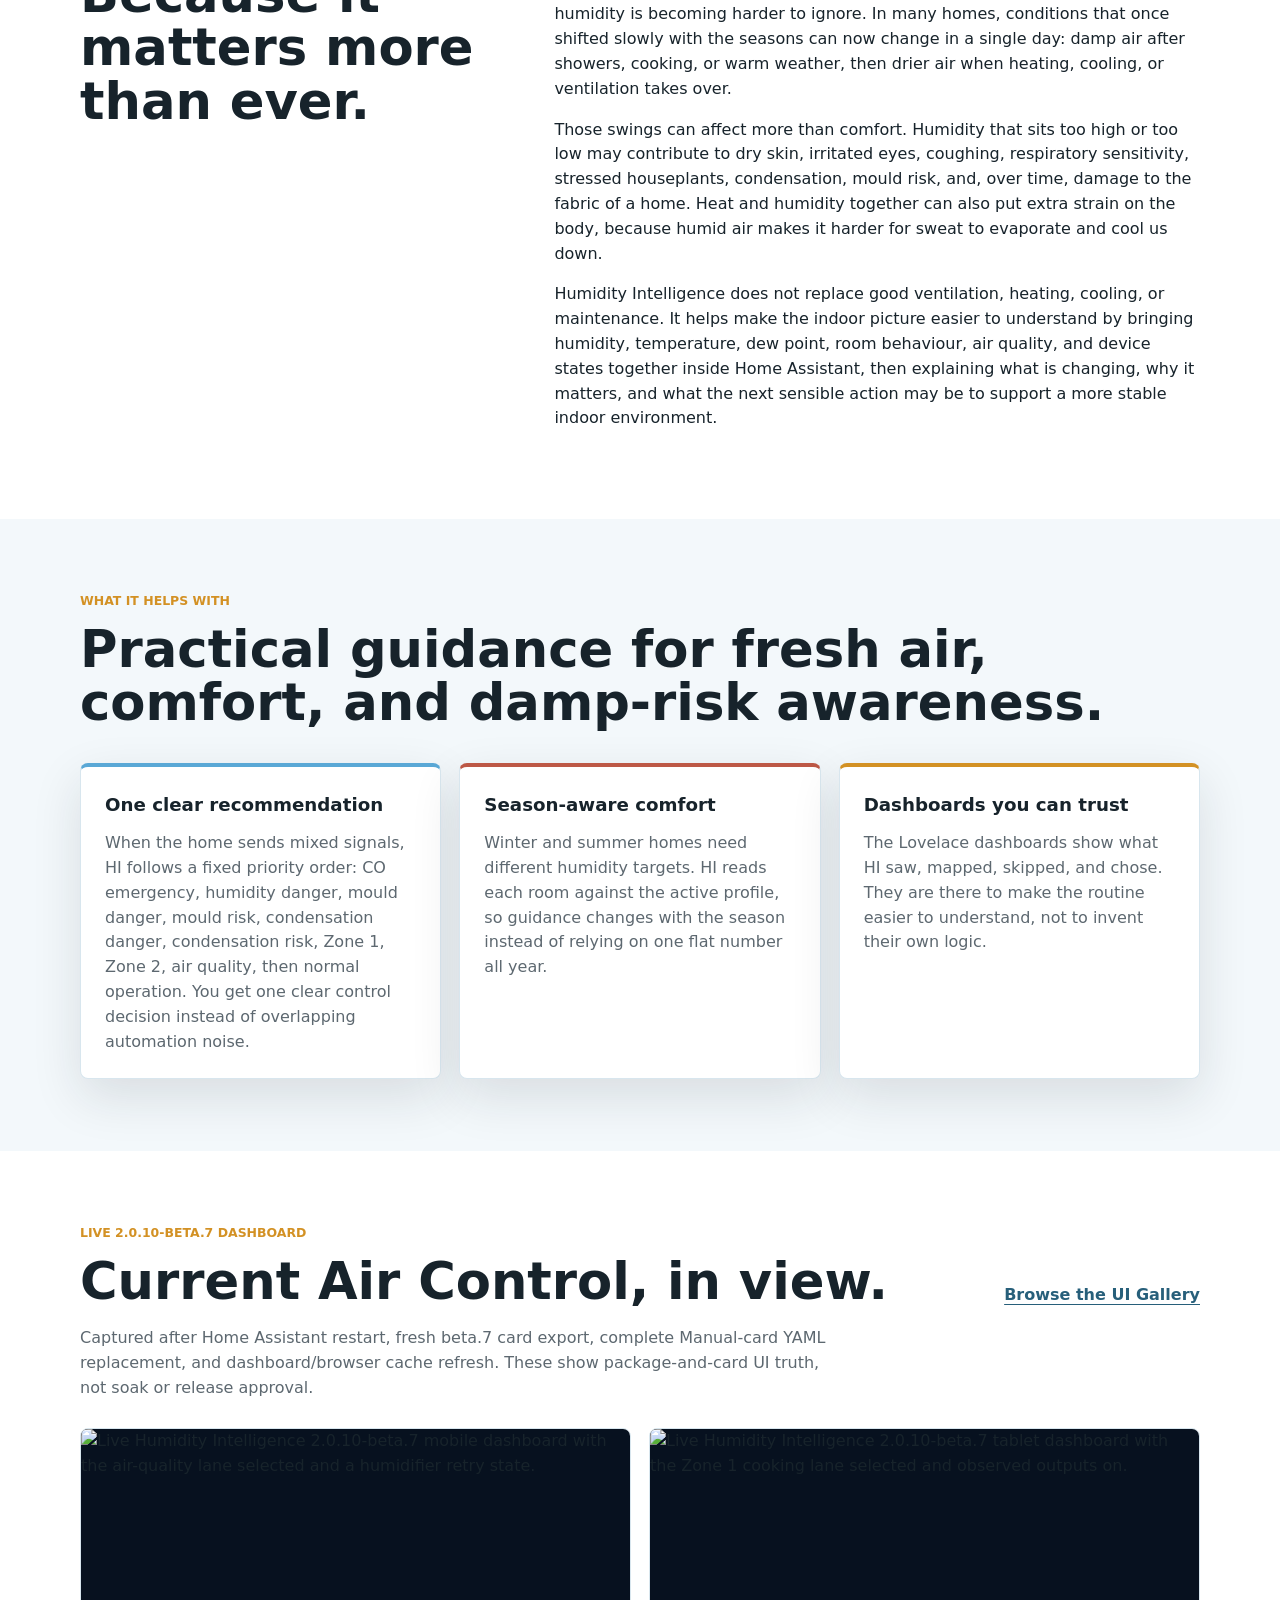
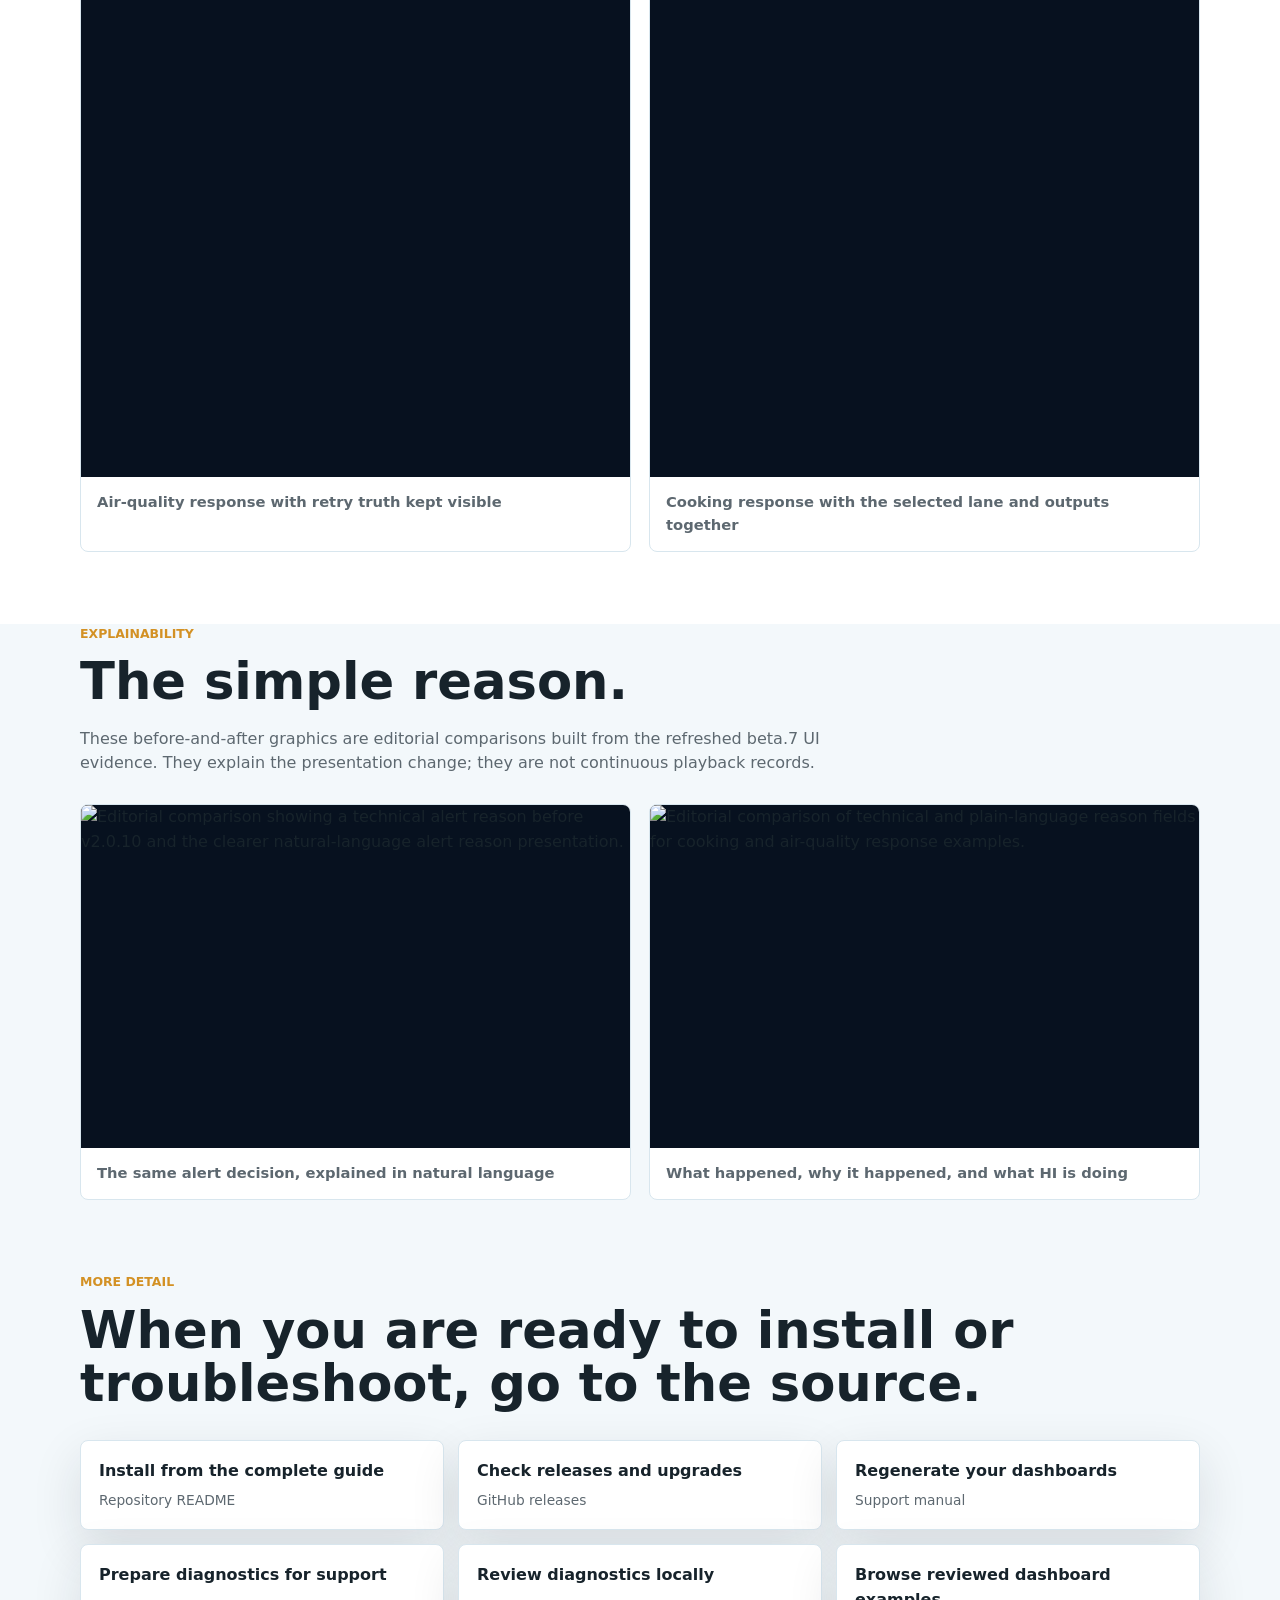
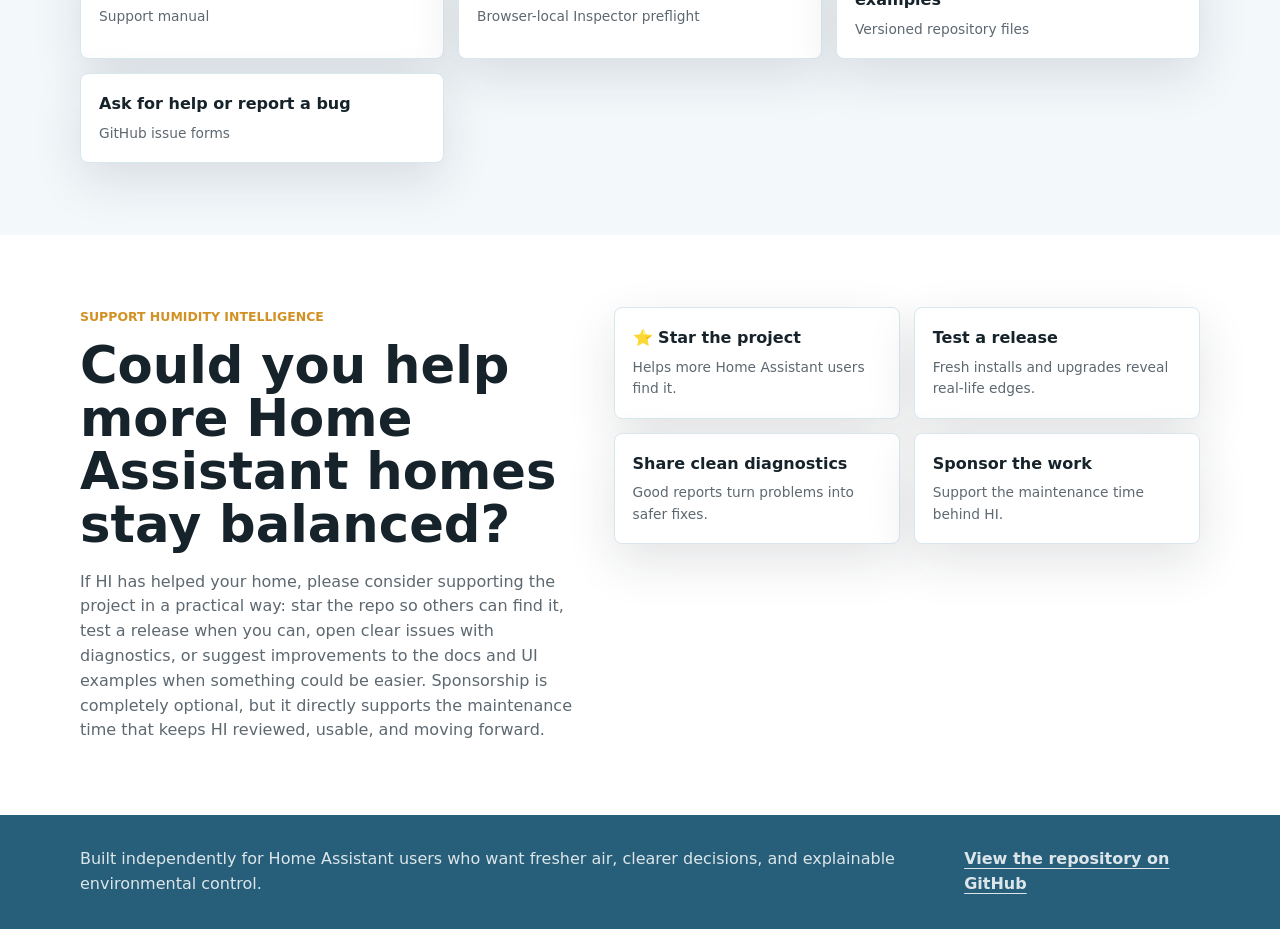
==== commit d96c767f: "docs: clarify v2.0.10 publication gate State the completed release-validation and governance gates w" ====
--- a/site/index.html
+++ b/site/index.html
@@ -115,9 +115,10 @@
             <p>
               Humidity Intelligence remains deterministic. v2.0.10 improves how its
               decisions, humidifier requests, observed device conditions, and degraded
-              states are explained throughout the UI. The stable source is ready; the
-              GitHub Release, tag, and HACS publication remain pending until the release
-              draft is approved and published.
+              states are explained throughout the UI. Release validation, Bella and
+              AetherCore review, and maintainer README approval are complete. This remains
+              release preparation, not a published release: the GitHub Release, tag, and
+              HACS publication still require release-draft approval and explicit publication.
             </p>
             <div class="release-badges" aria-label="Project and release links">
               <a class="release-badge badge-release" href="https://github.com/senyo888/Humidity-Intelligence/releases" aria-label="Humidity Intelligence release v2.0.10"><span class="badge-key">release</span><span class="badge-value">v2.0.10</span></a>
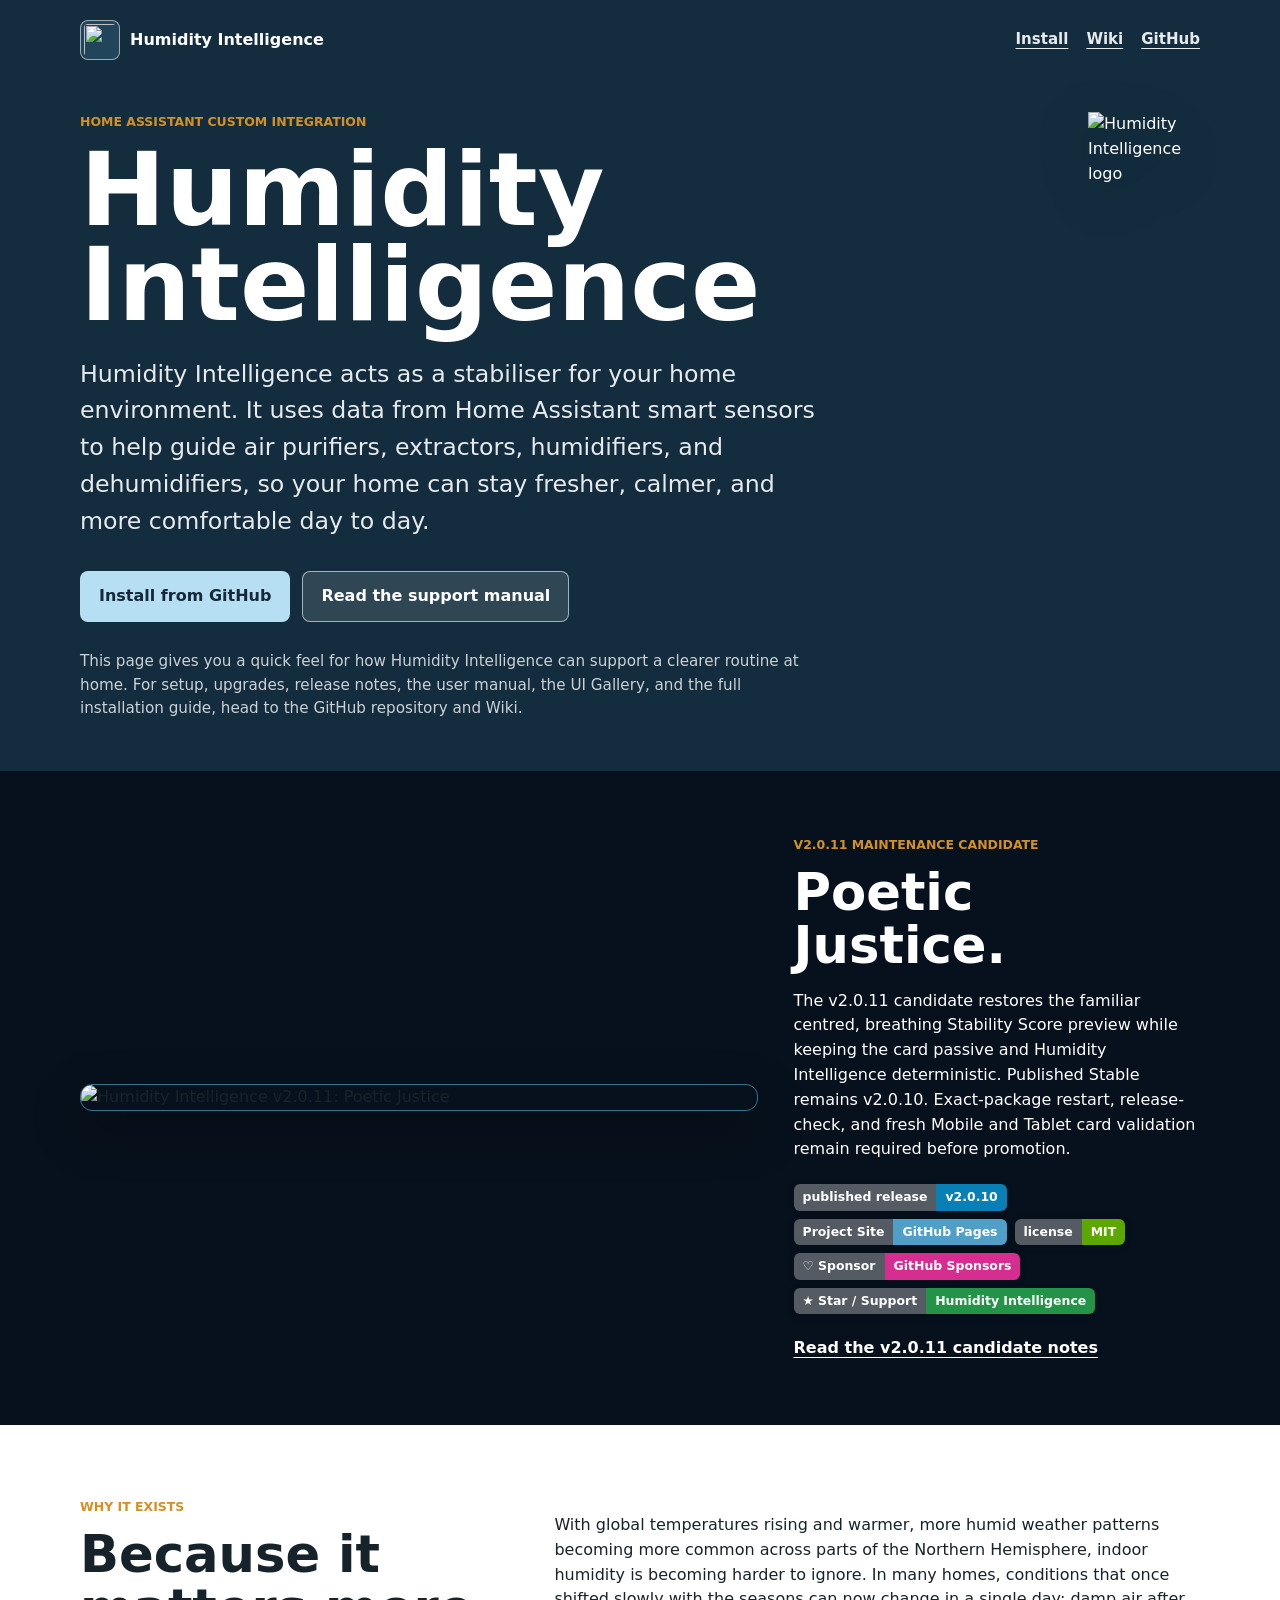
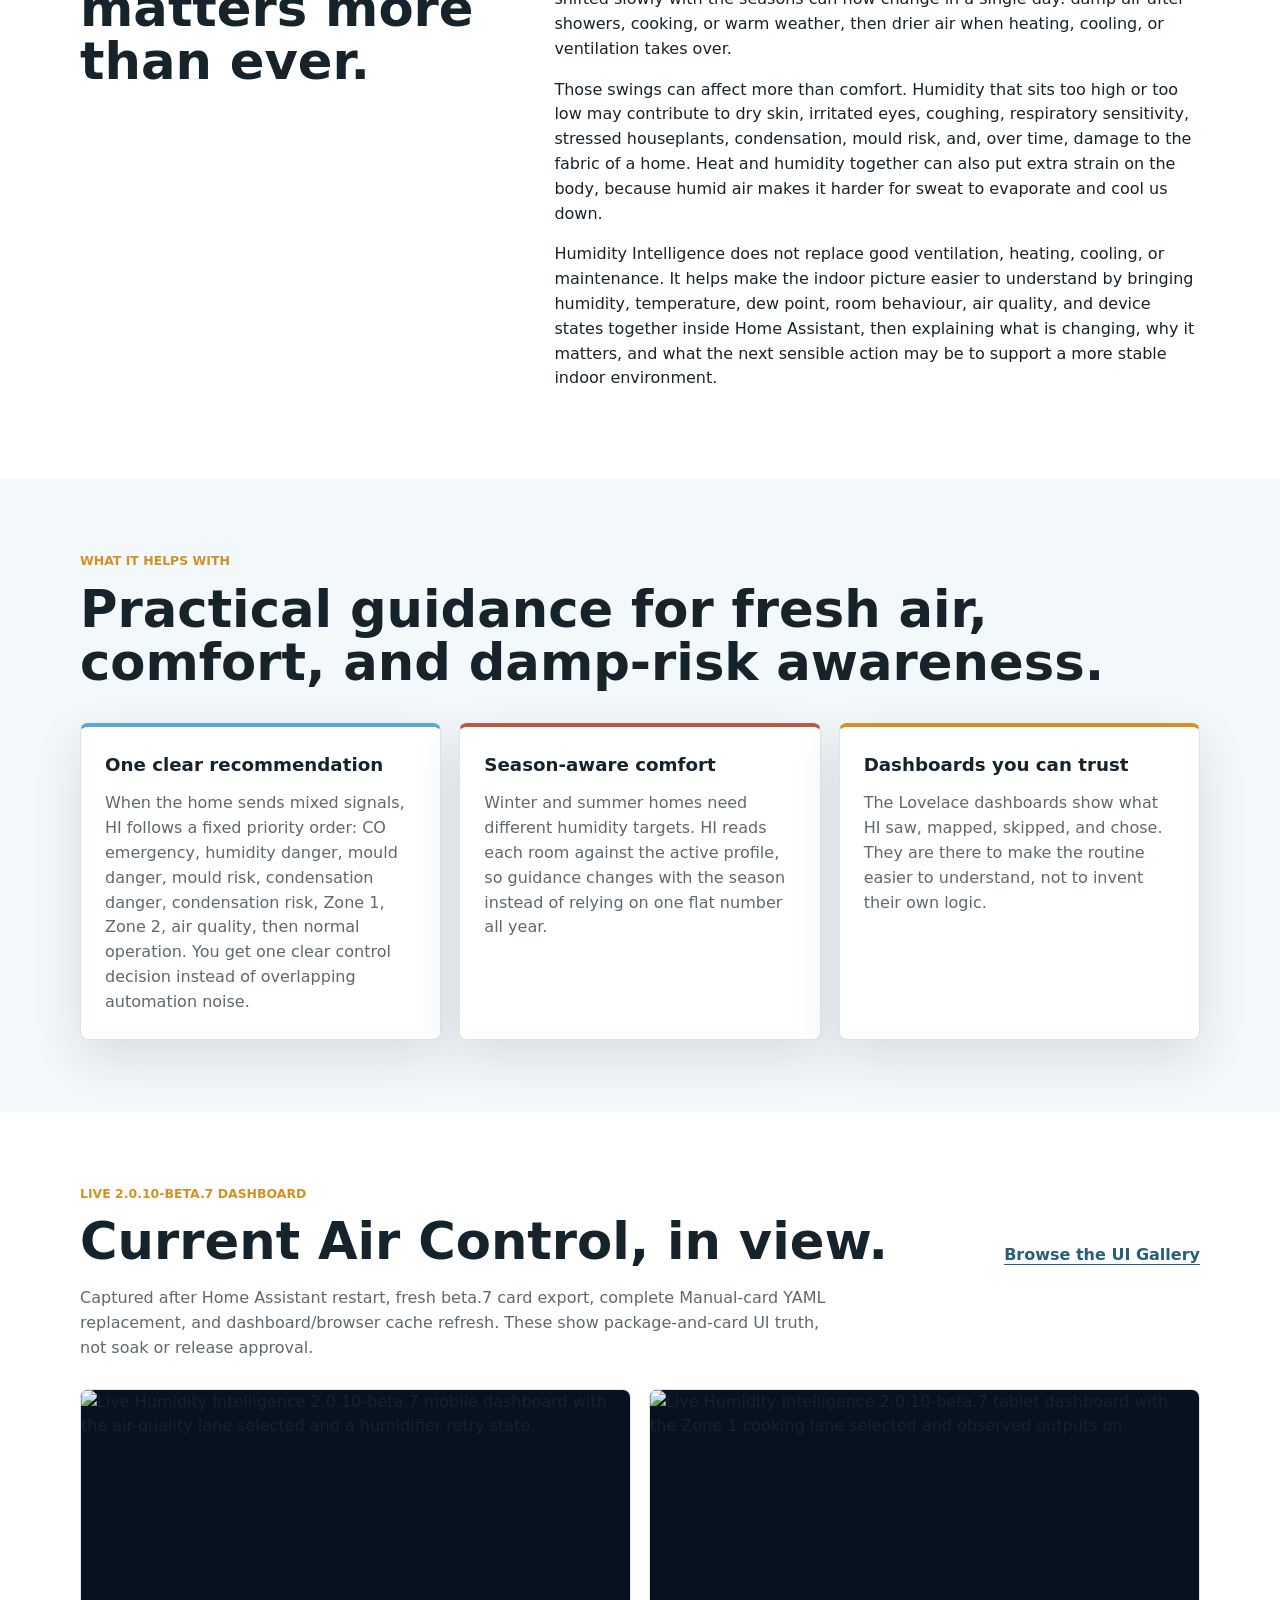
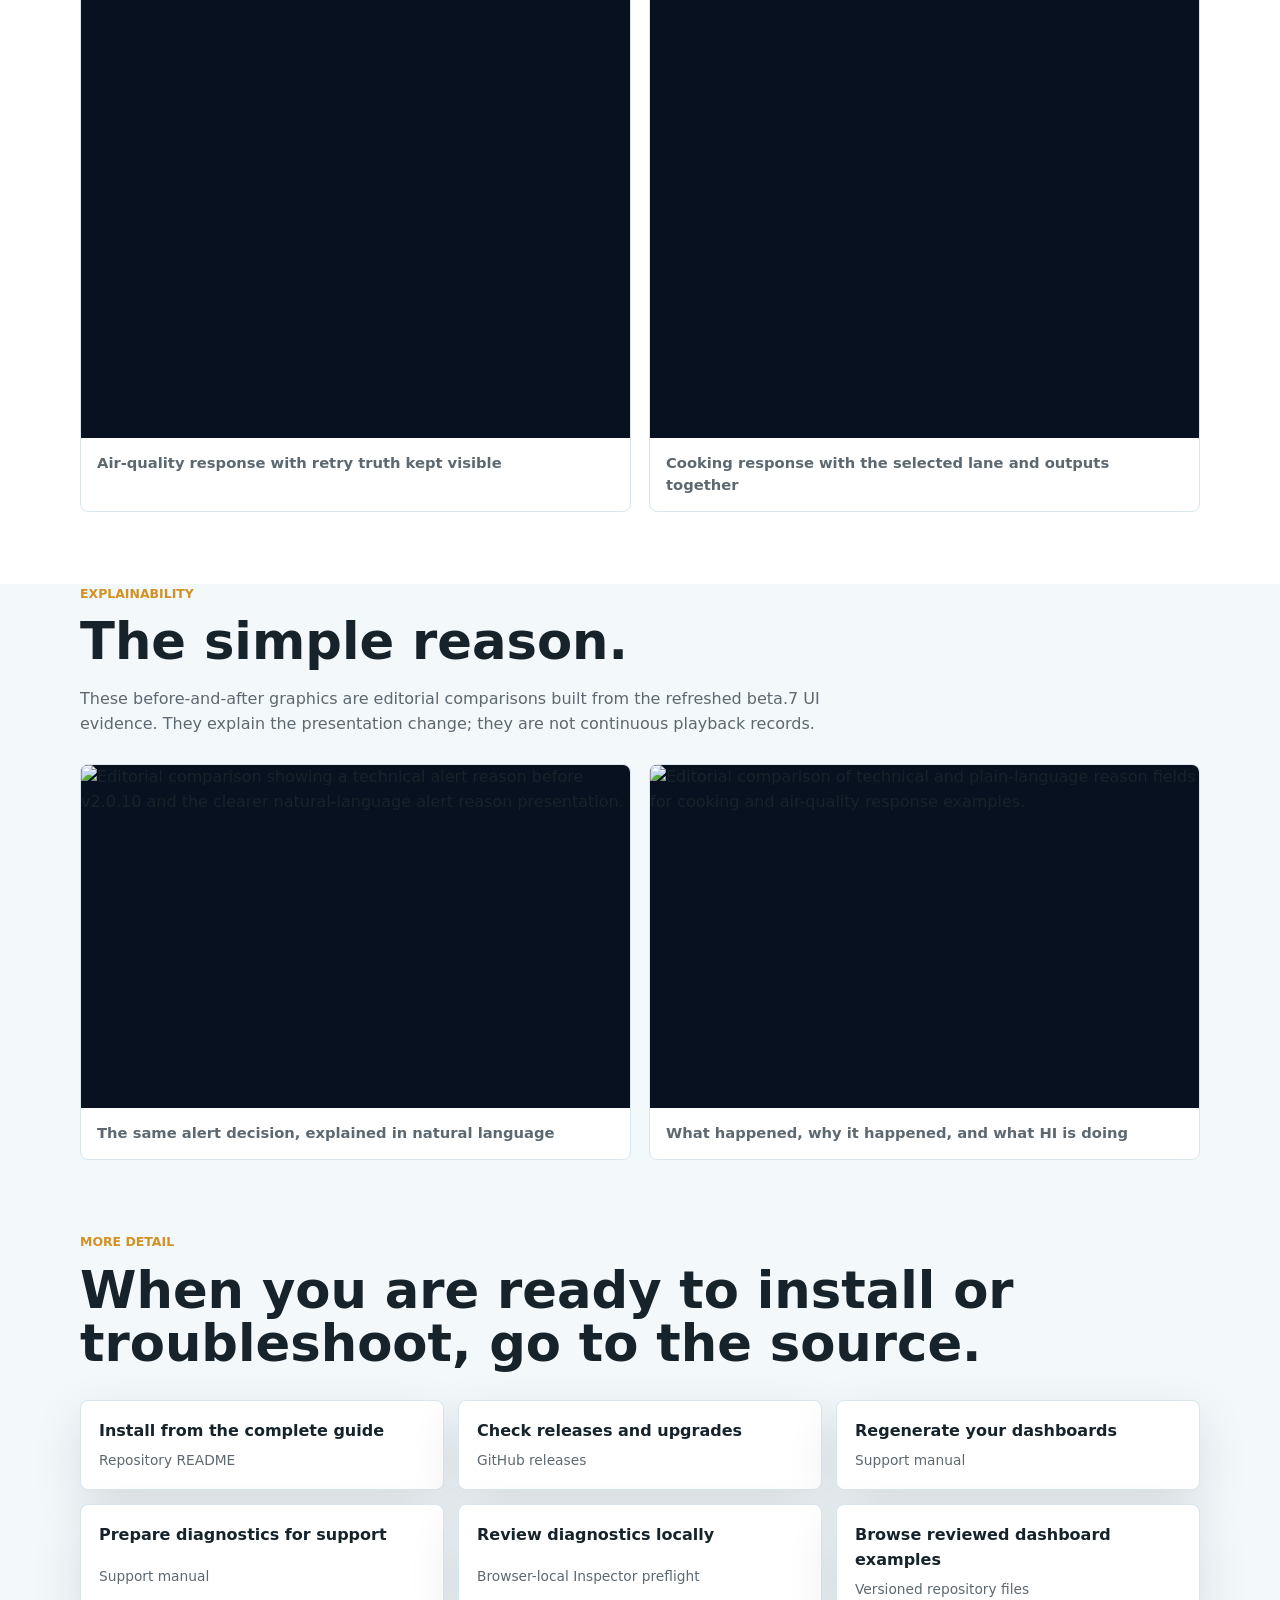
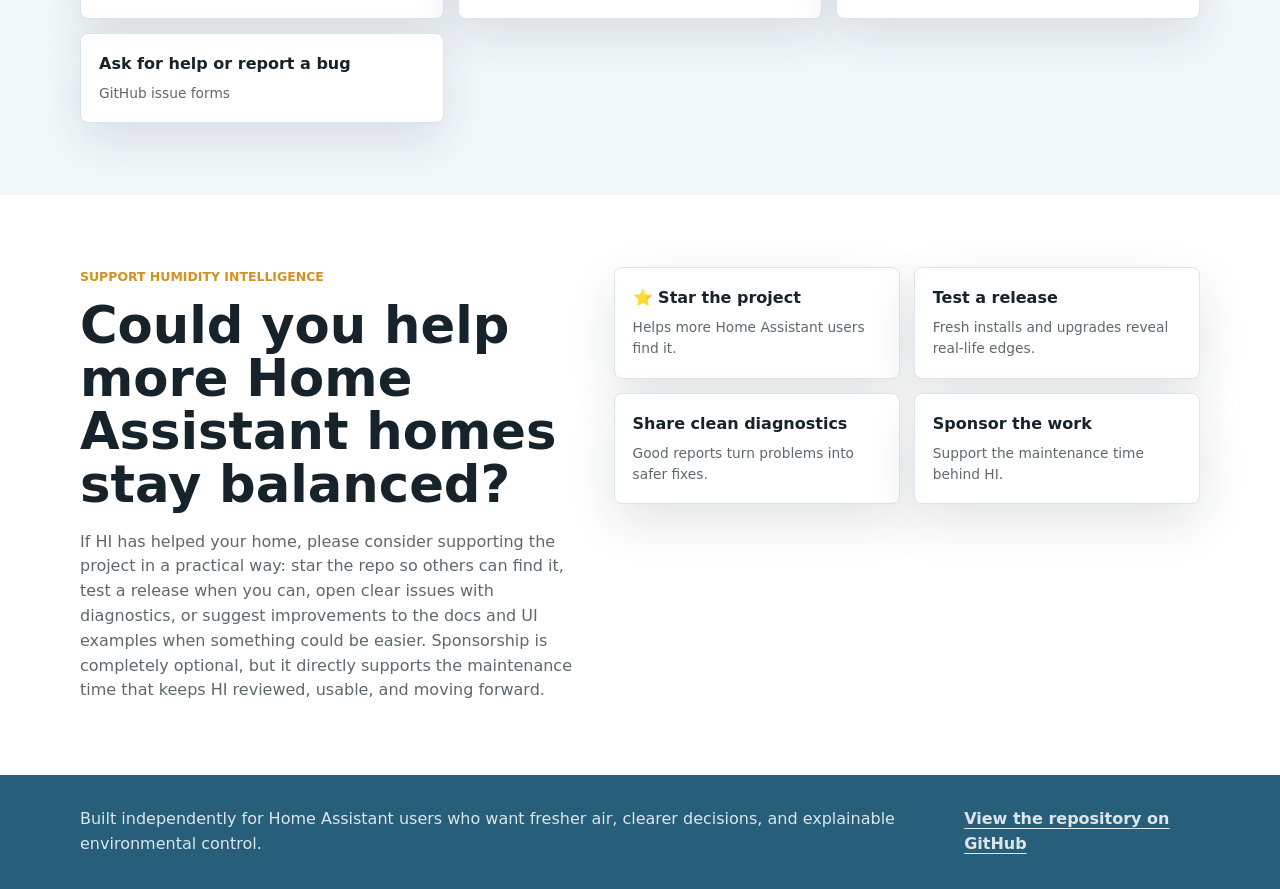
==== commit d4115e33: "docs: add v2.0.11 Poetic Justice presentation Add the versioned release banner and align the README," ====
--- a/site/index.html
+++ b/site/index.html
@@ -106,28 +106,27 @@
         <div class="section-inner">
           <img
             class="release-banner"
-            src="assets/release_banner/v2.0.10_release.png"
-            alt="Humidity Intelligence v2.0.10: The Simple Reason"
+            src="assets/release_banner/v2.0.11_release.png"
+            alt="Humidity Intelligence v2.0.11: Poetic Justice"
           >
           <div class="release-copy">
-            <p class="section-kicker">v2.0.10 release preparation</p>
-            <h2 id="release-title">The simple reason.</h2>
-            <p>
-              Humidity Intelligence remains deterministic. v2.0.10 improves how its
-              decisions, humidifier requests, observed device conditions, and degraded
-              states are explained throughout the UI. Release validation, Bella and
-              AetherCore review, and maintainer README approval are complete. This remains
-              release preparation, not a published release: the GitHub Release, tag, and
-              HACS publication still require release-draft approval and explicit publication.
+            <p class="section-kicker">v2.0.11 maintenance candidate</p>
+            <h2 id="release-title">Poetic Justice.</h2>
+            <p>
+              The v2.0.11 candidate restores the familiar centred, breathing Stability
+              Score preview while keeping the card passive and Humidity Intelligence
+              deterministic. Published Stable remains v2.0.10. Exact-package restart,
+              release-check, and fresh Mobile and Tablet card validation remain required
+              before promotion.
             </p>
             <div class="release-badges" aria-label="Project and release links">
-              <a class="release-badge badge-release" href="https://github.com/senyo888/Humidity-Intelligence/releases" aria-label="Humidity Intelligence release v2.0.10"><span class="badge-key">release</span><span class="badge-value">v2.0.10</span></a>
+              <a class="release-badge badge-release" href="https://github.com/senyo888/Humidity-Intelligence/releases" aria-label="Humidity Intelligence published release v2.0.10"><span class="badge-key">published release</span><span class="badge-value">v2.0.10</span></a>
               <a class="release-badge badge-site" href="https://senyo888.github.io/humidity-intelligence/" aria-label="Humidity Intelligence project site on GitHub Pages"><span class="badge-key">Project Site</span><span class="badge-value">GitHub Pages</span></a>
               <a class="release-badge badge-license" href="https://github.com/senyo888/Humidity-Intelligence/blob/main/LICENSE" aria-label="Humidity Intelligence MIT license"><span class="badge-key">license</span><span class="badge-value">MIT</span></a>
               <a class="release-badge badge-sponsor" href="https://github.com/sponsors/senyo888" aria-label="Sponsor Humidity Intelligence through GitHub Sponsors"><span class="badge-key">♡ Sponsor</span><span class="badge-value">GitHub Sponsors</span></a>
               <a class="release-badge badge-star" href="https://github.com/senyo888/humidity-intelligence" aria-label="Star or support Humidity Intelligence on GitHub"><span class="badge-key">★ Star / Support</span><span class="badge-value">Humidity Intelligence</span></a>
             </div>
-            <a class="text-link" href="https://github.com/senyo888/Humidity-Intelligence#release-notes">Read the v2.0.10 release notes</a>
+            <a class="text-link" href="https://github.com/senyo888/Humidity-Intelligence#release-notes">Read the v2.0.11 candidate notes</a>
           </div>
         </div>
       </section>
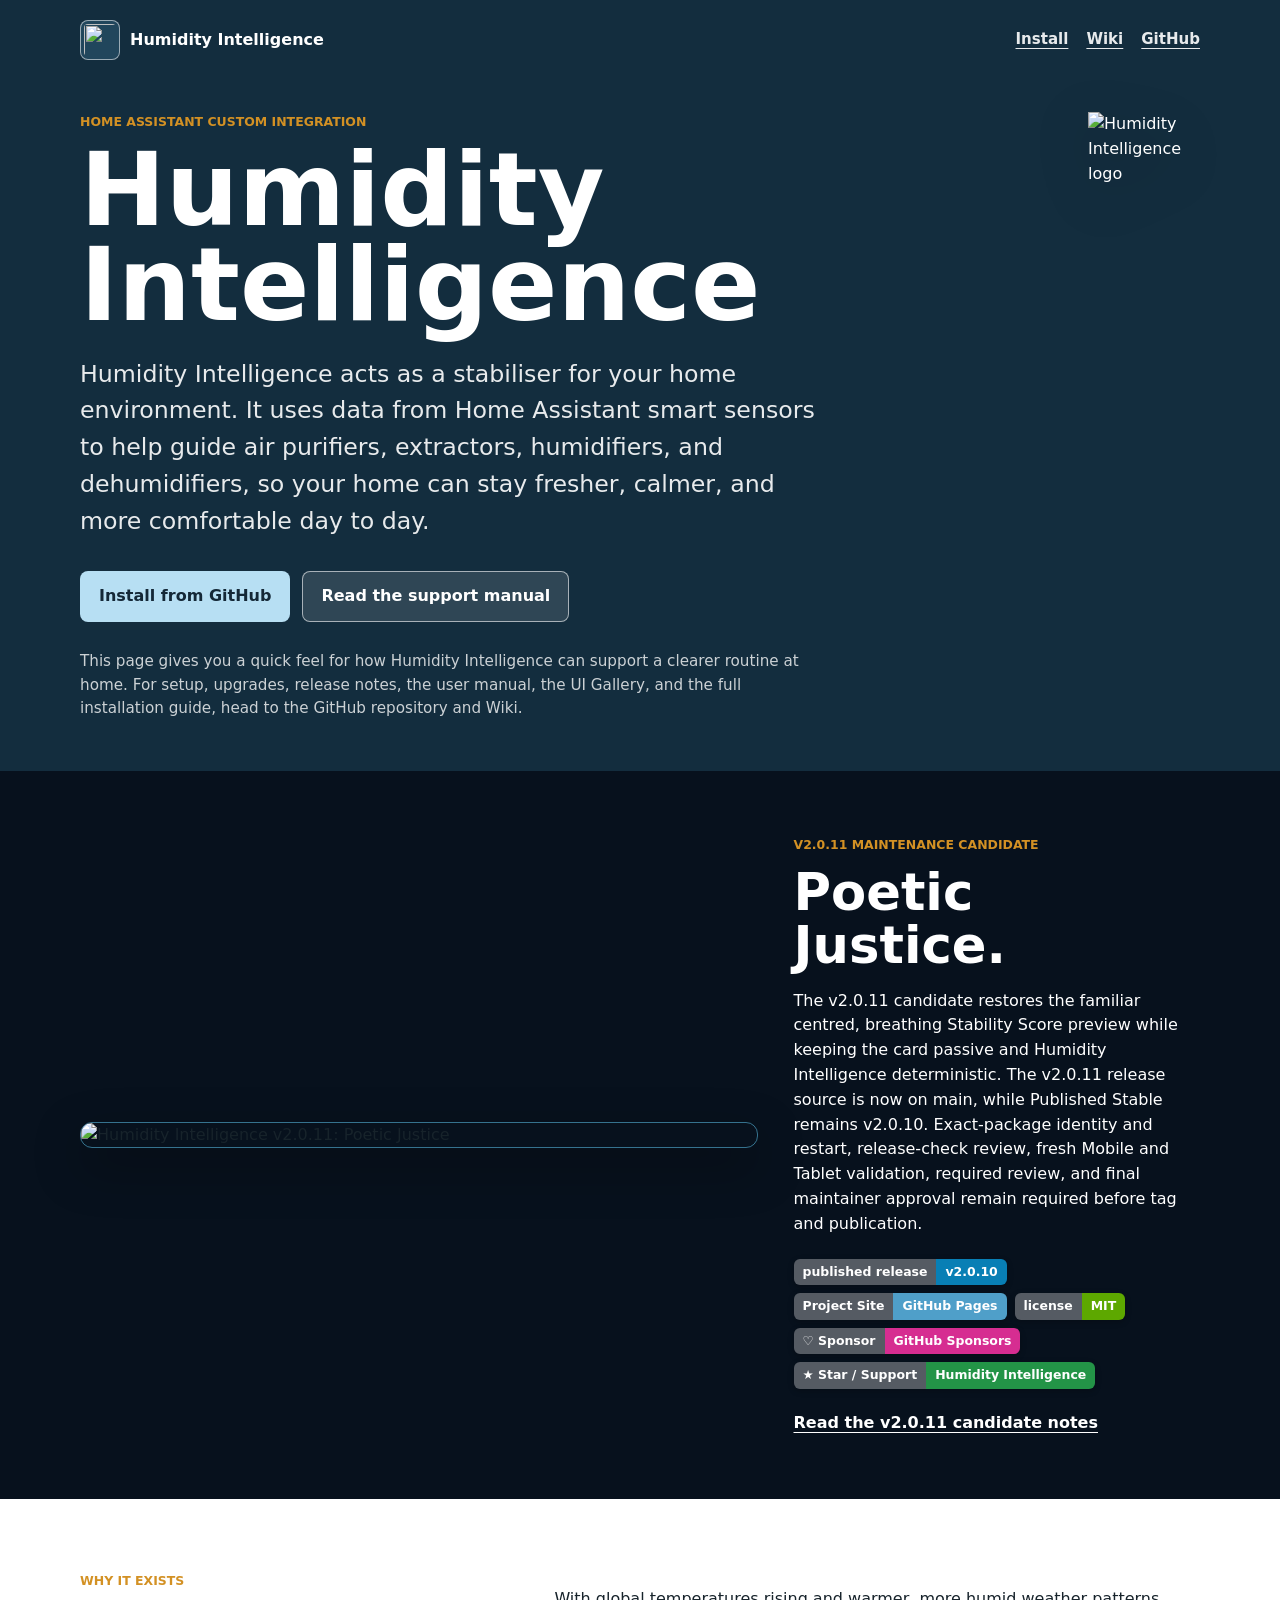
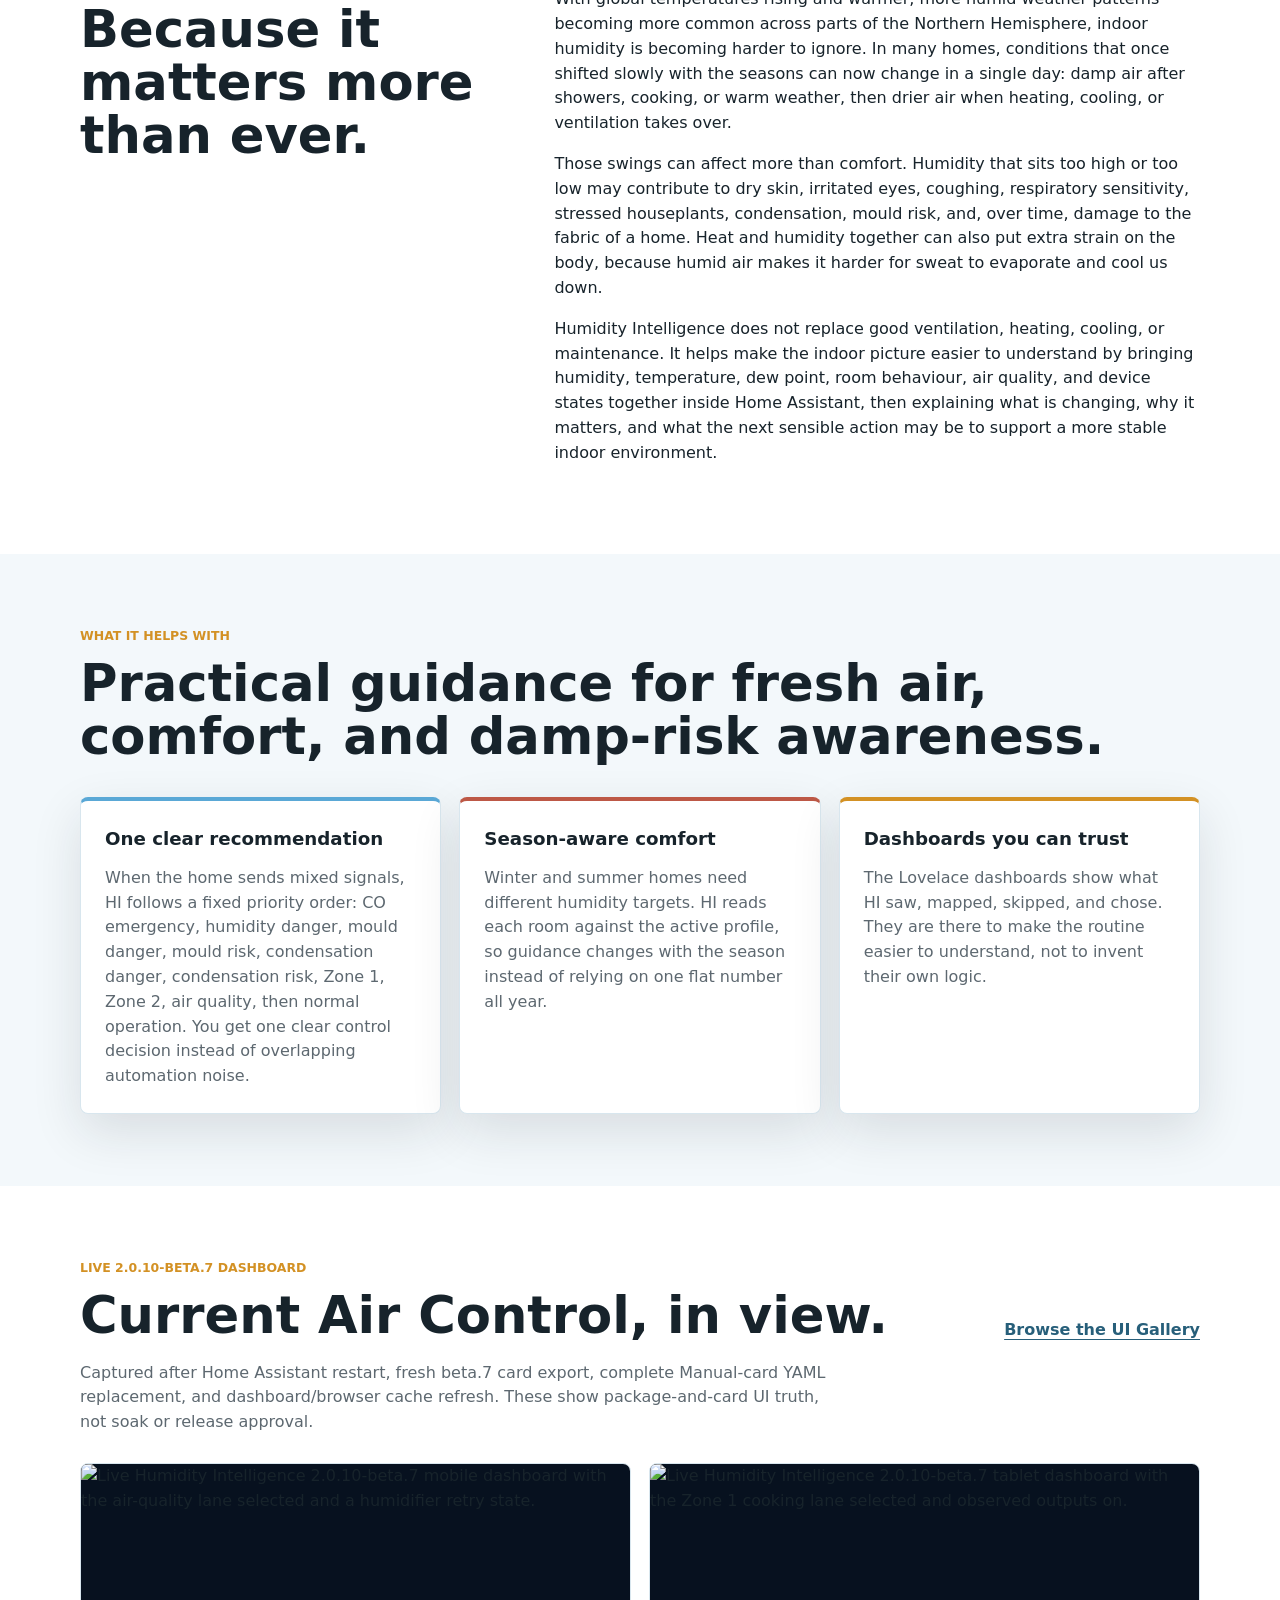
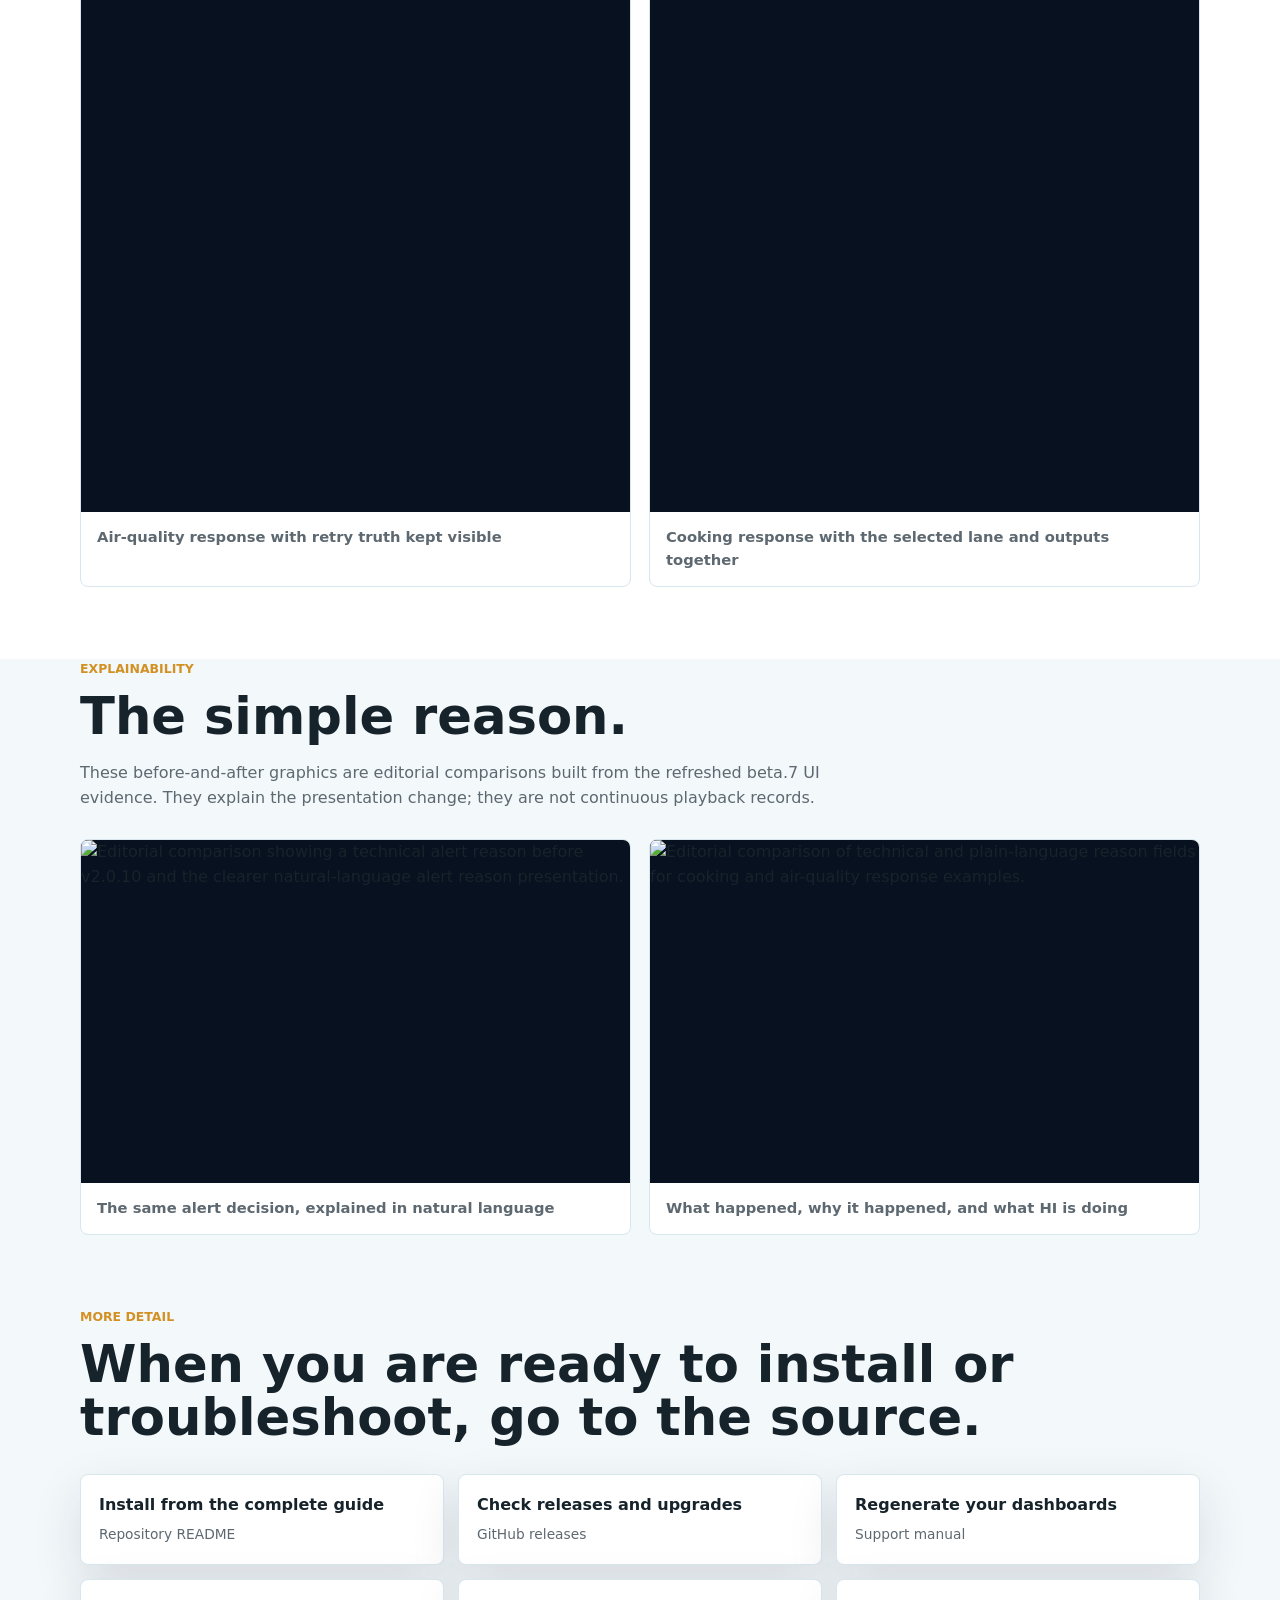
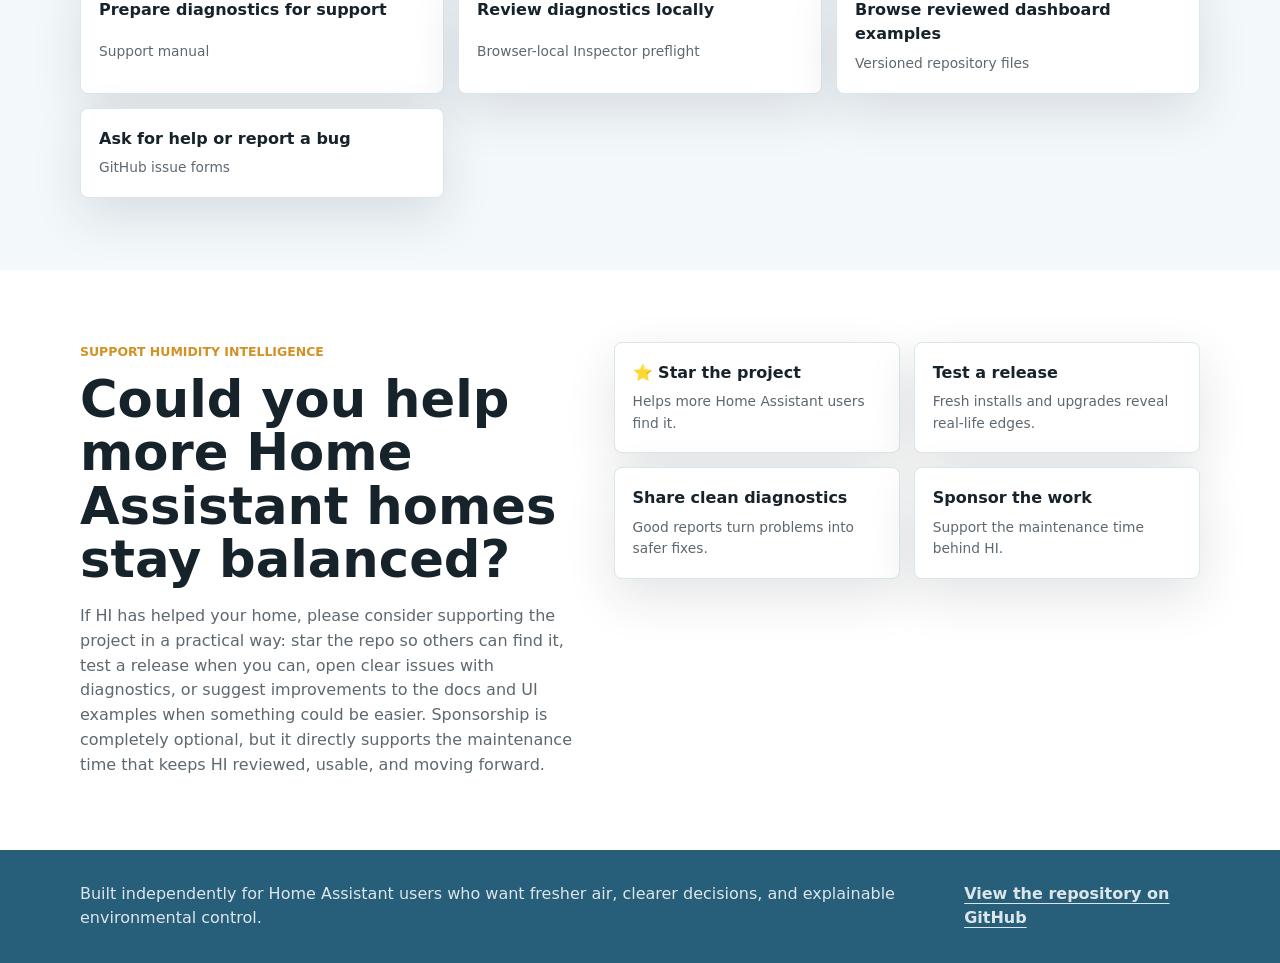
==== commit 4bcd6466: "docs: reconcile v2.0.11 post-merge status" ====
--- a/site/index.html
+++ b/site/index.html
@@ -115,9 +115,10 @@
             <p>
               The v2.0.11 candidate restores the familiar centred, breathing Stability
               Score preview while keeping the card passive and Humidity Intelligence
-              deterministic. Published Stable remains v2.0.10. Exact-package restart,
-              release-check, and fresh Mobile and Tablet card validation remain required
-              before promotion.
+              deterministic. The v2.0.11 release source is now on main, while Published
+              Stable remains v2.0.10. Exact-package identity and restart, release-check
+              review, fresh Mobile and Tablet validation, required review, and final
+              maintainer approval remain required before tag and publication.
             </p>
             <div class="release-badges" aria-label="Project and release links">
               <a class="release-badge badge-release" href="https://github.com/senyo888/Humidity-Intelligence/releases" aria-label="Humidity Intelligence published release v2.0.10"><span class="badge-key">published release</span><span class="badge-value">v2.0.10</span></a>
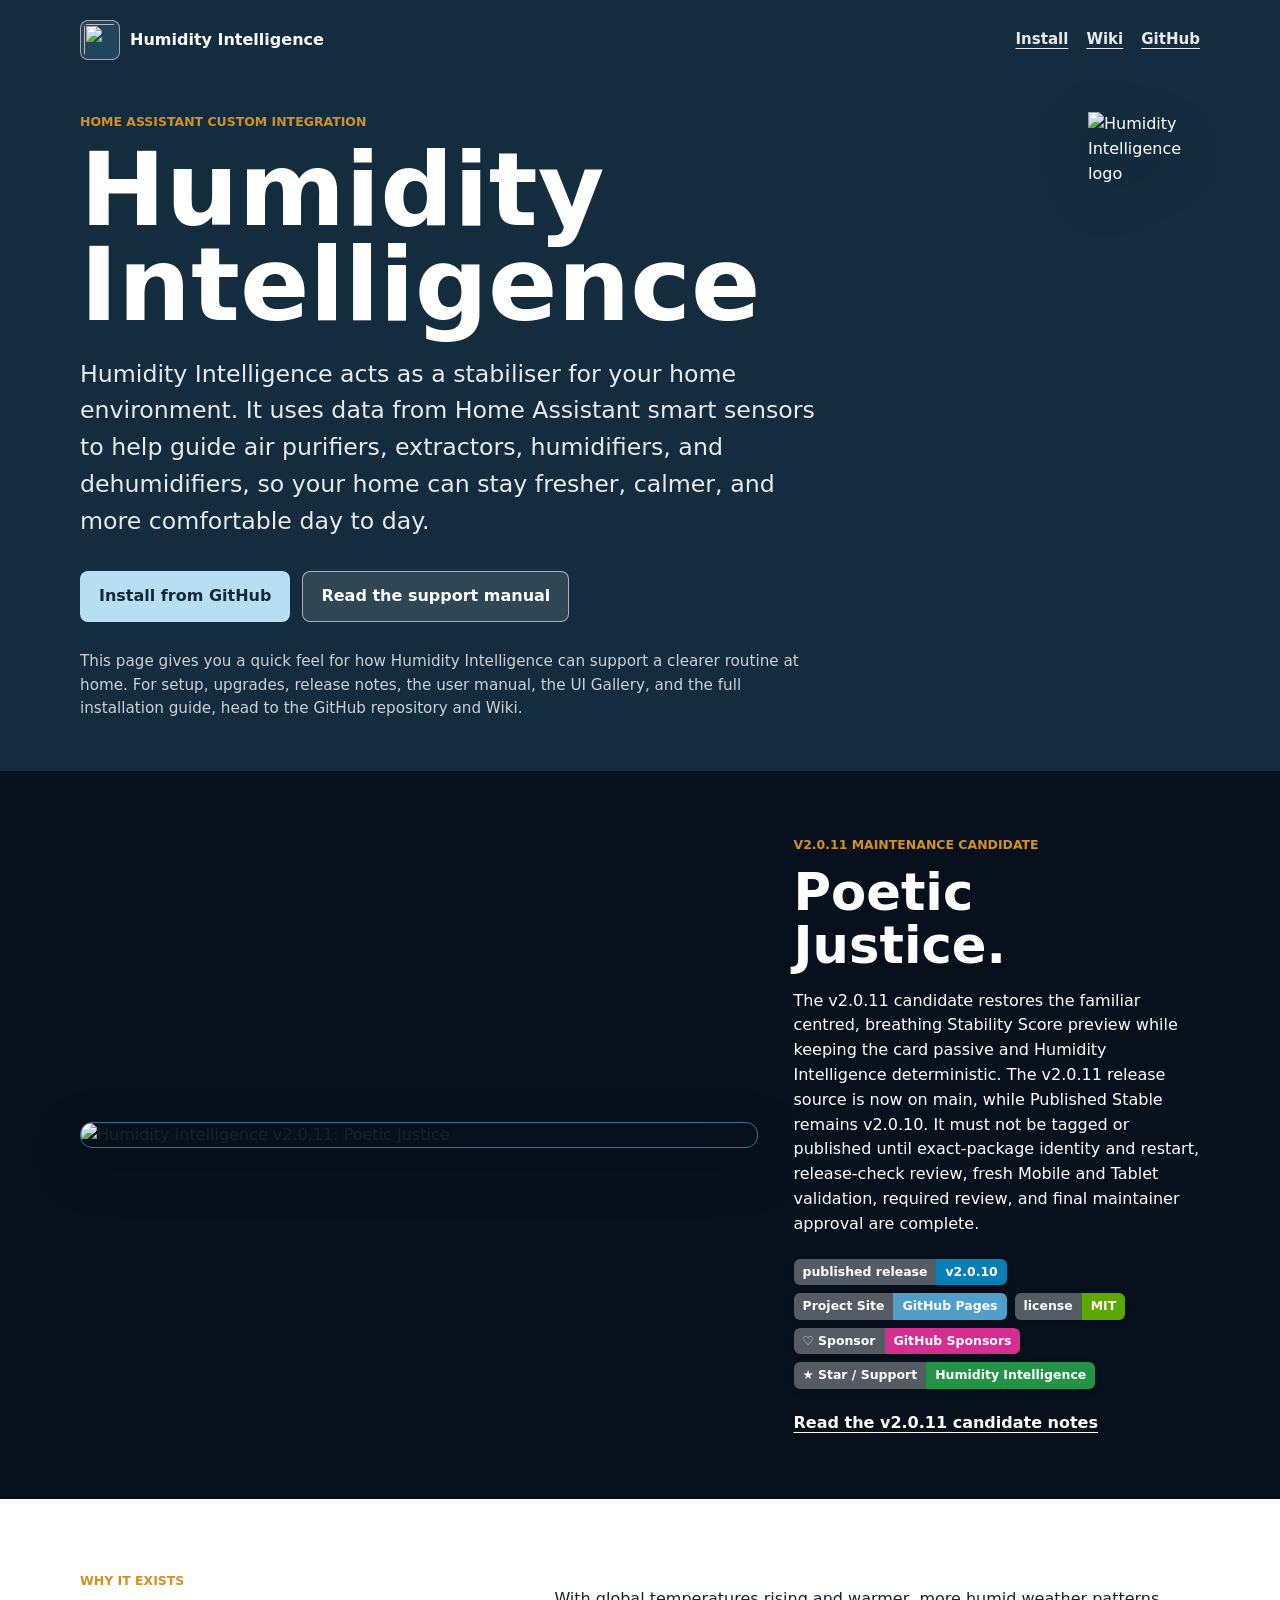
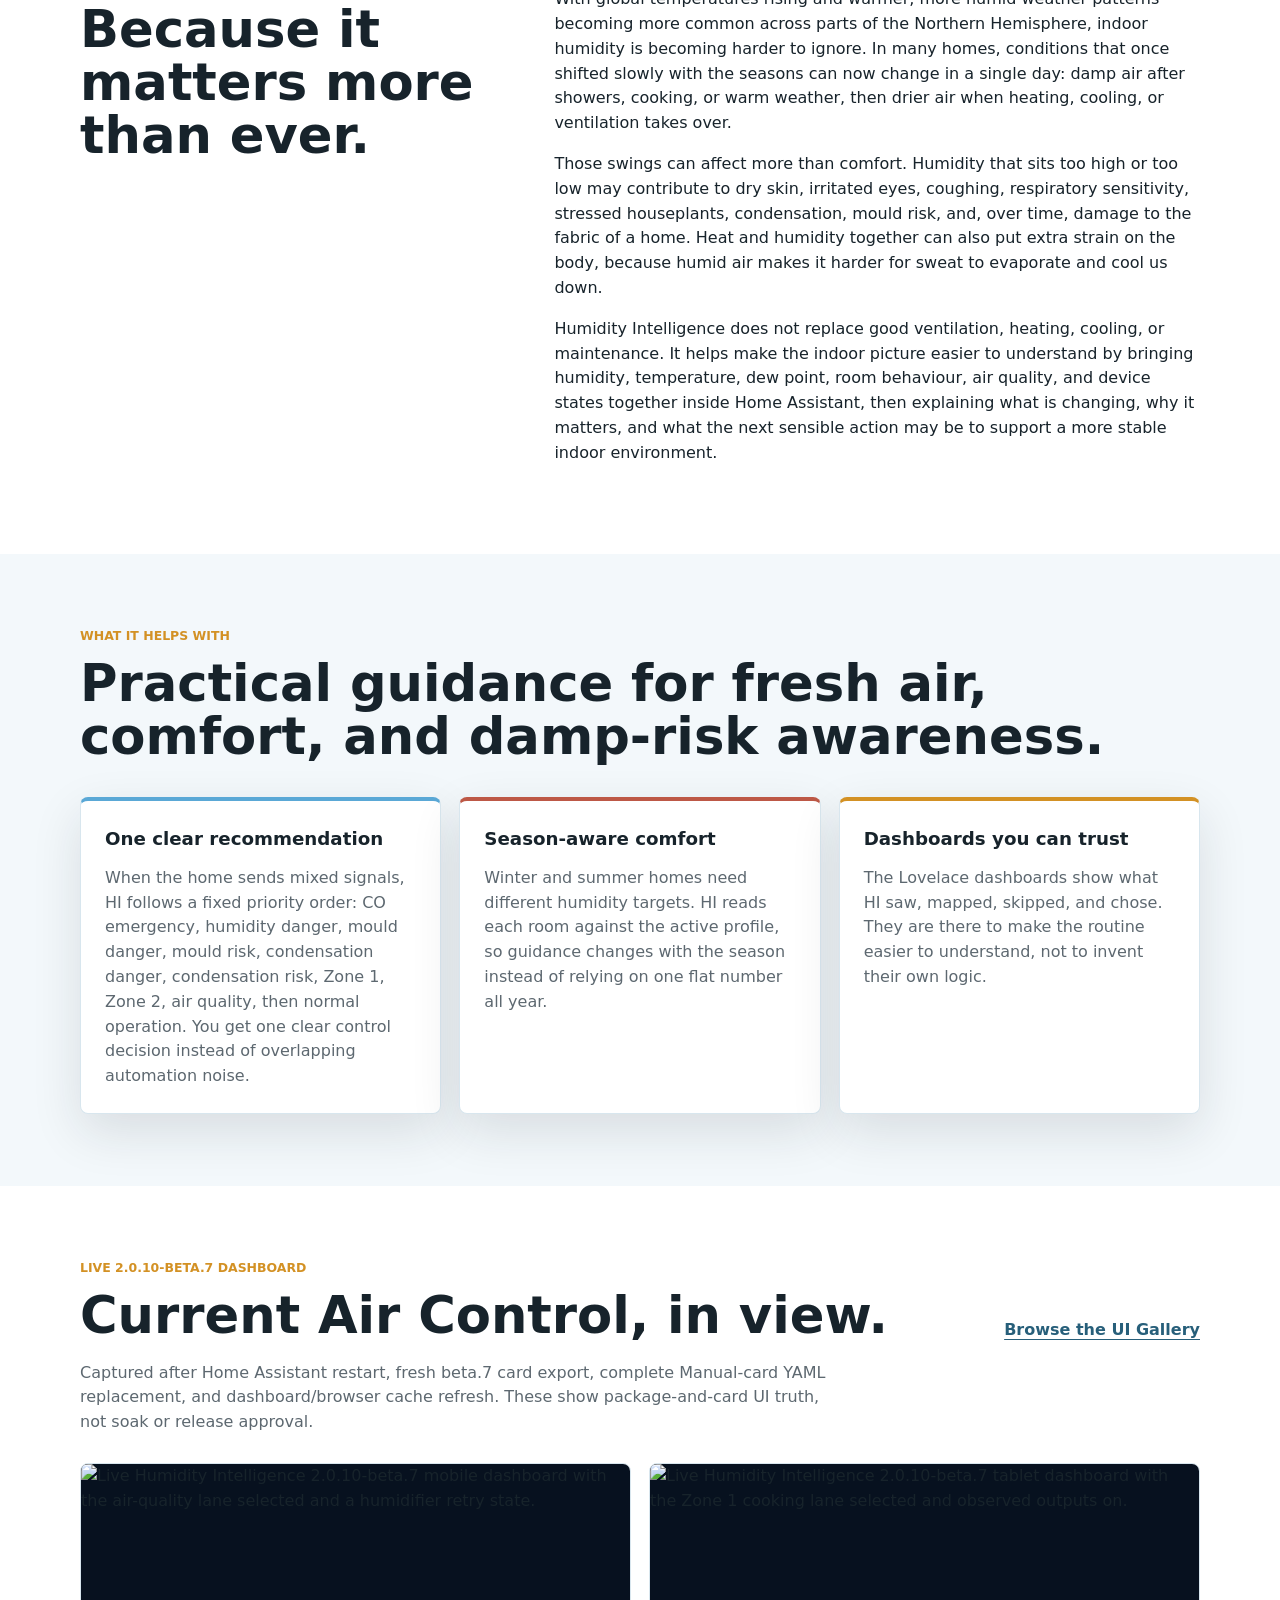
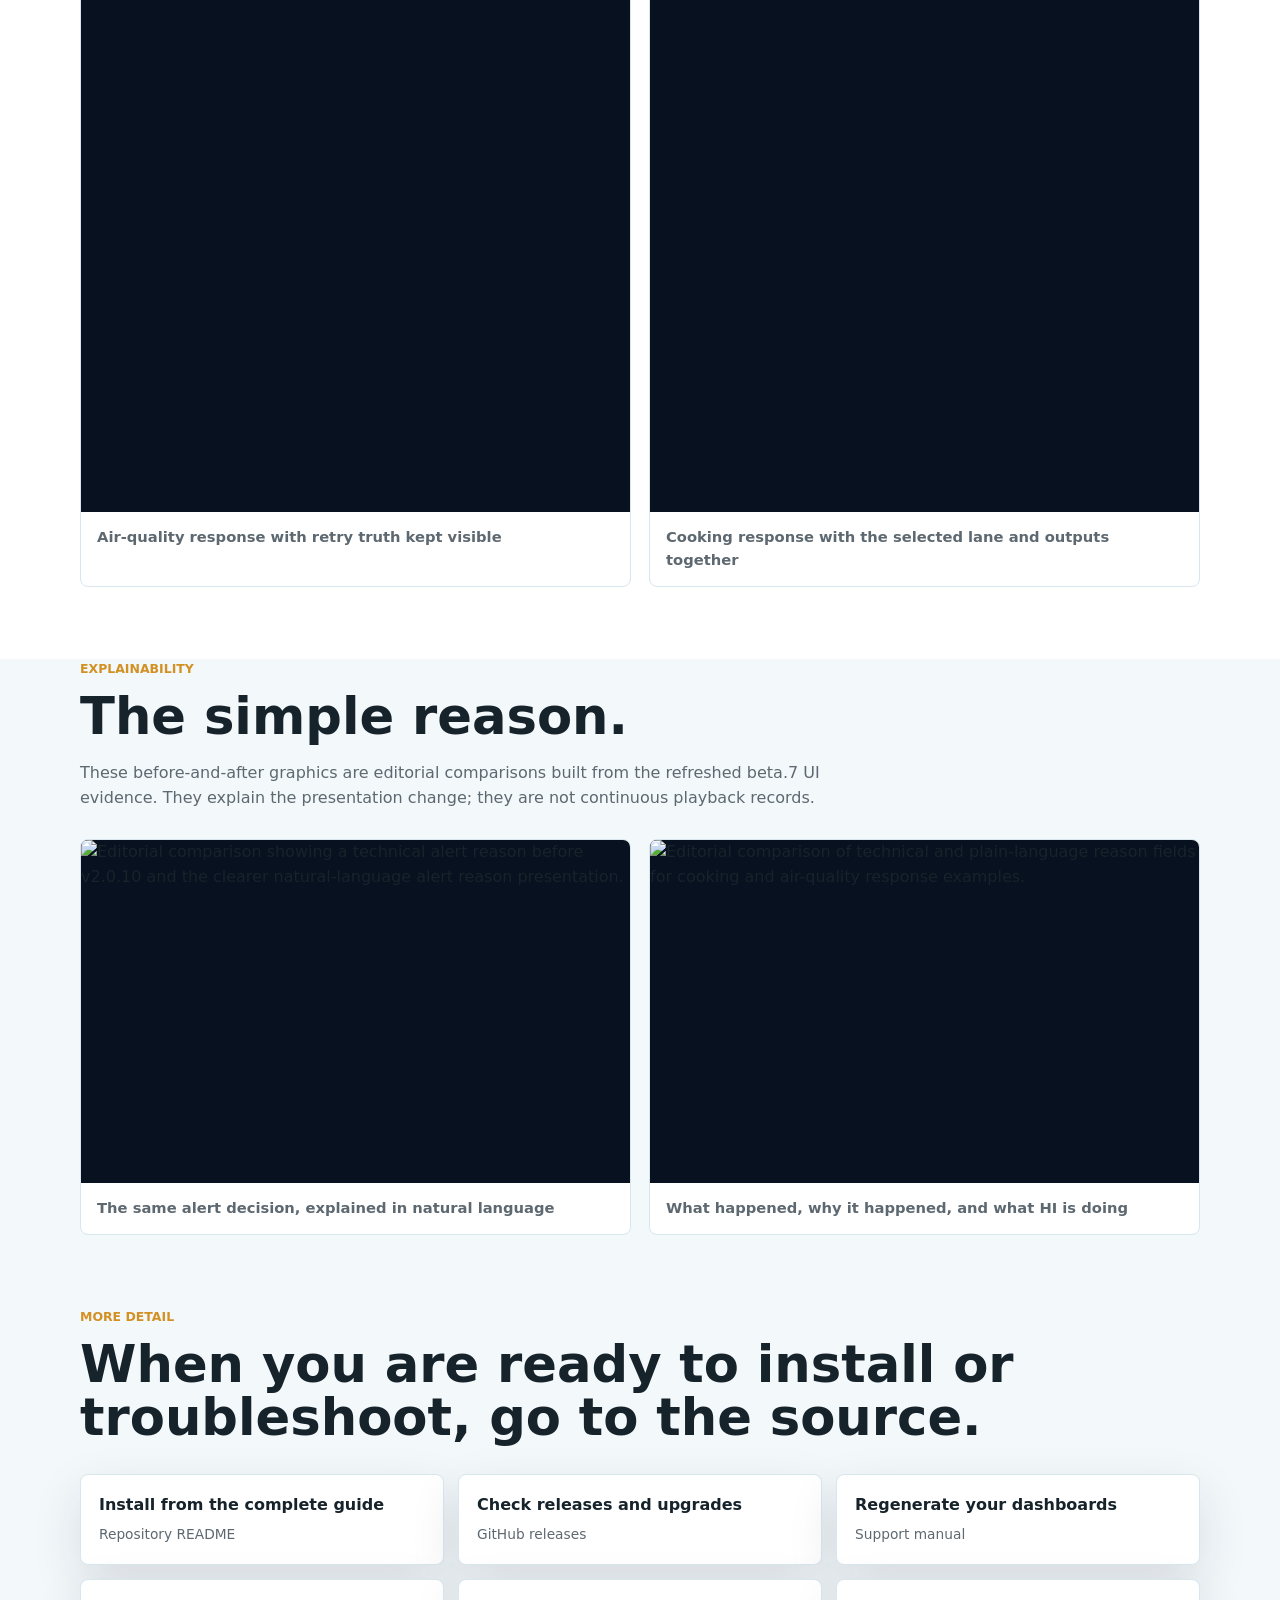
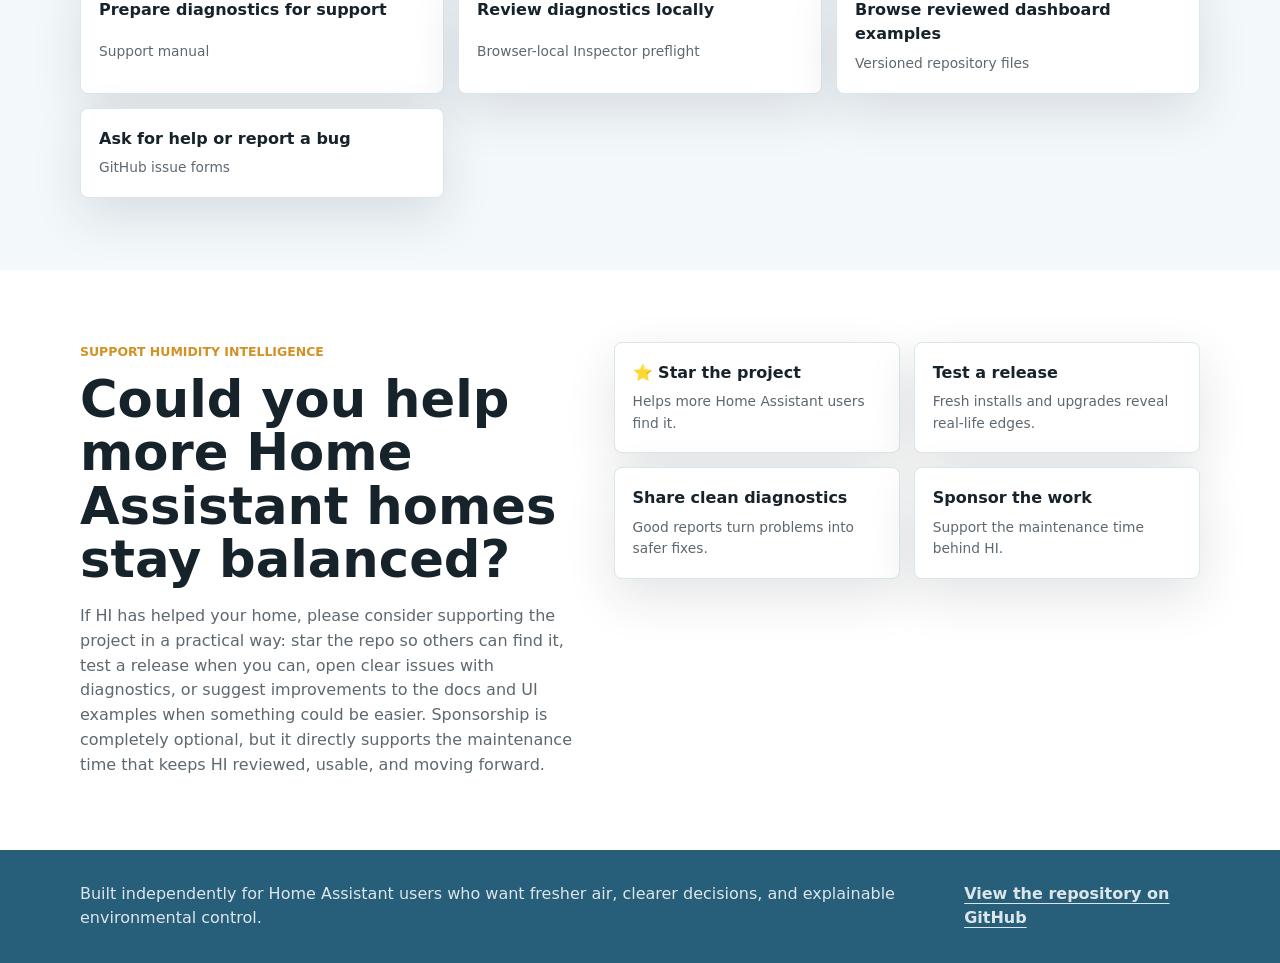
==== commit dbe7485e: "docs: enforce v2.0.11 pre-tag gates" ====
--- a/site/index.html
+++ b/site/index.html
@@ -116,9 +116,10 @@
               The v2.0.11 candidate restores the familiar centred, breathing Stability
               Score preview while keeping the card passive and Humidity Intelligence
               deterministic. The v2.0.11 release source is now on main, while Published
-              Stable remains v2.0.10. Exact-package identity and restart, release-check
-              review, fresh Mobile and Tablet validation, required review, and final
-              maintainer approval remain required before tag and publication.
+              Stable remains v2.0.10. It must not be tagged or published until
+              exact-package identity and restart, release-check review, fresh Mobile
+              and Tablet validation, required review, and final maintainer approval
+              are complete.
             </p>
             <div class="release-badges" aria-label="Project and release links">
               <a class="release-badge badge-release" href="https://github.com/senyo888/Humidity-Intelligence/releases" aria-label="Humidity Intelligence published release v2.0.10"><span class="badge-key">published release</span><span class="badge-value">v2.0.10</span></a>
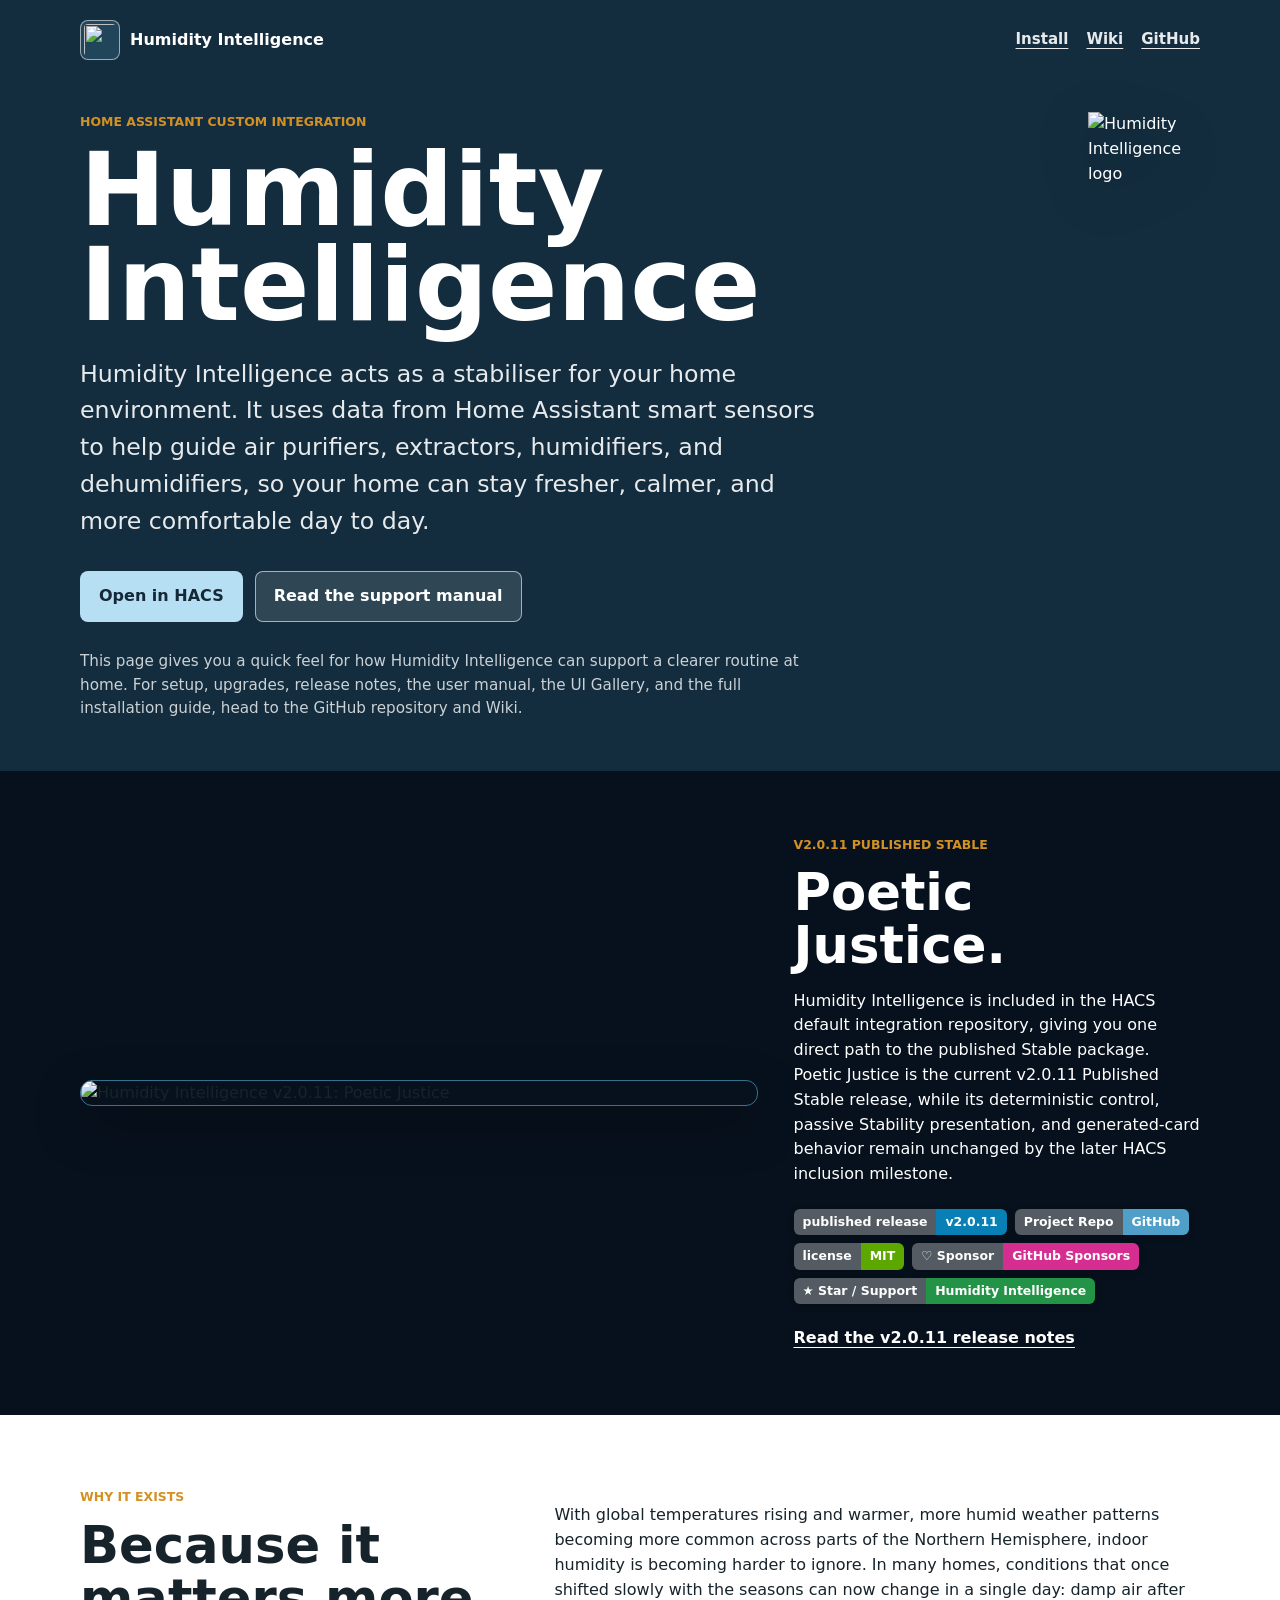
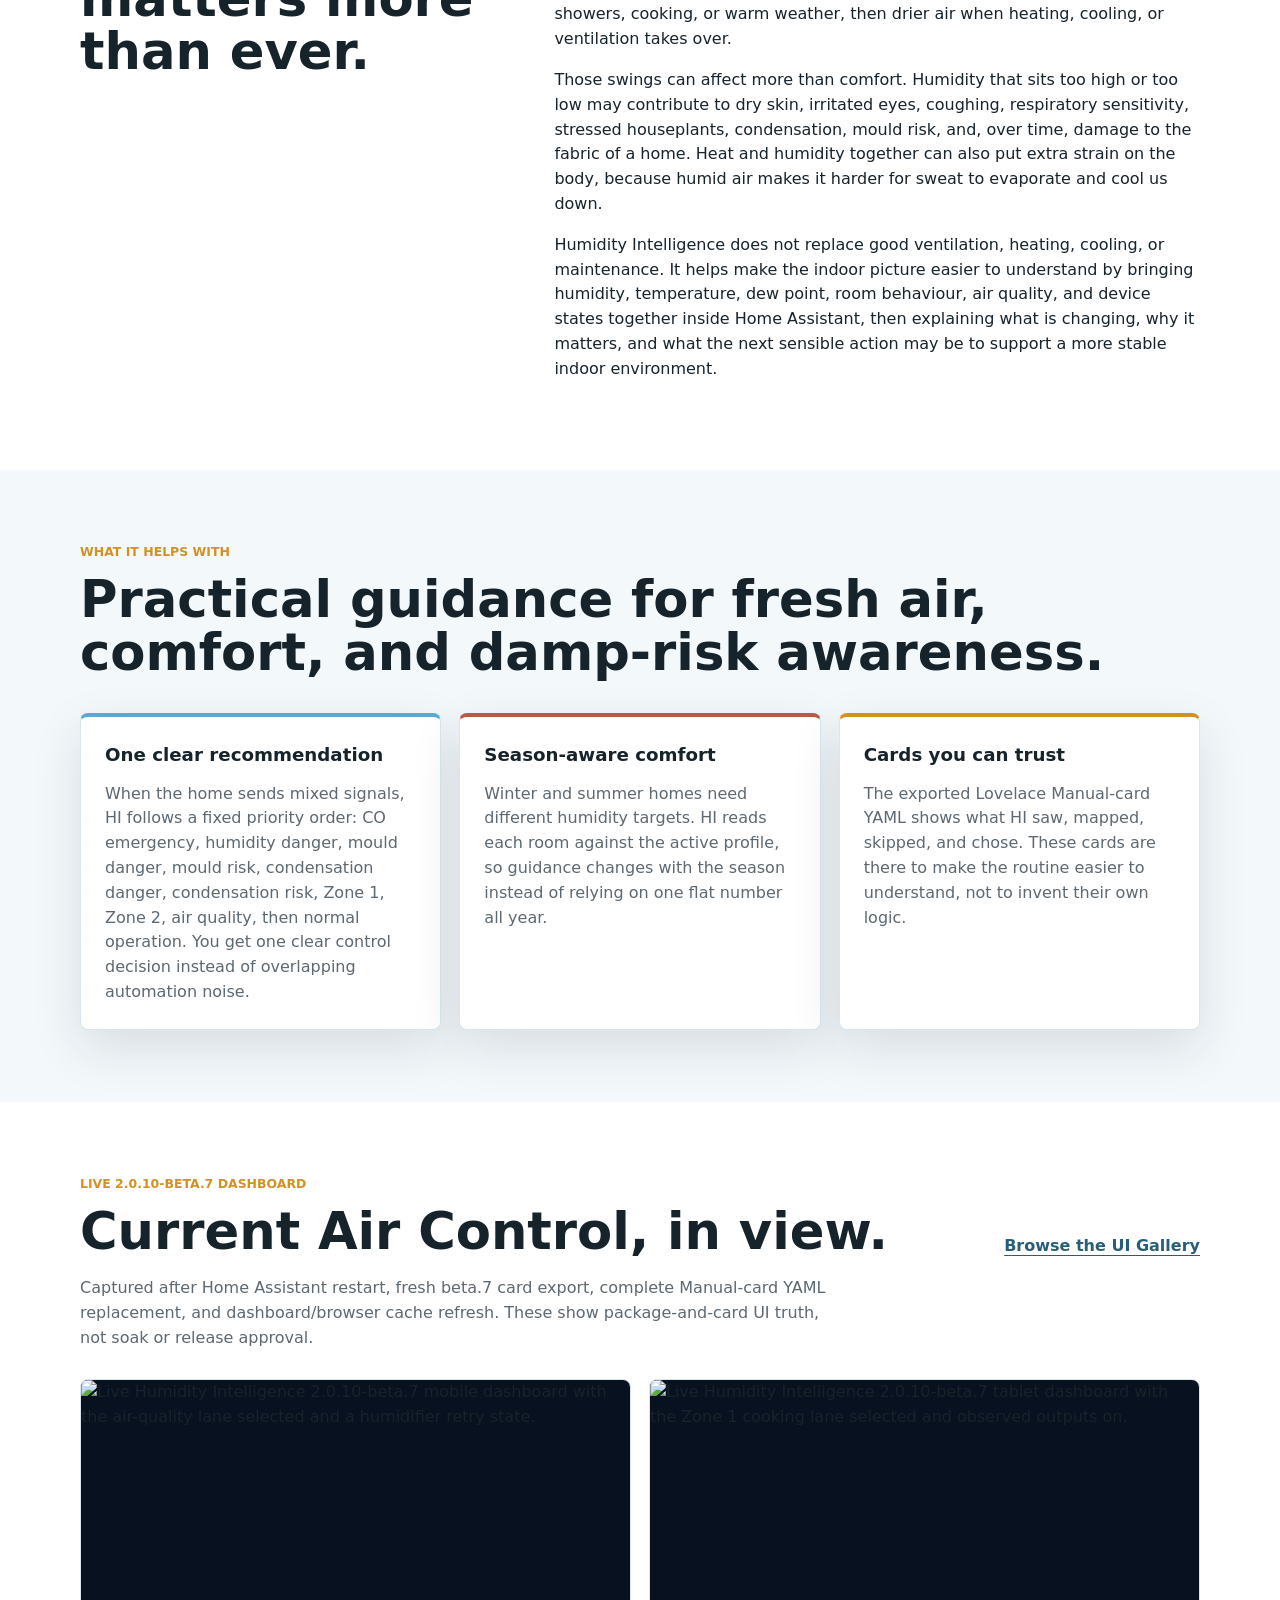
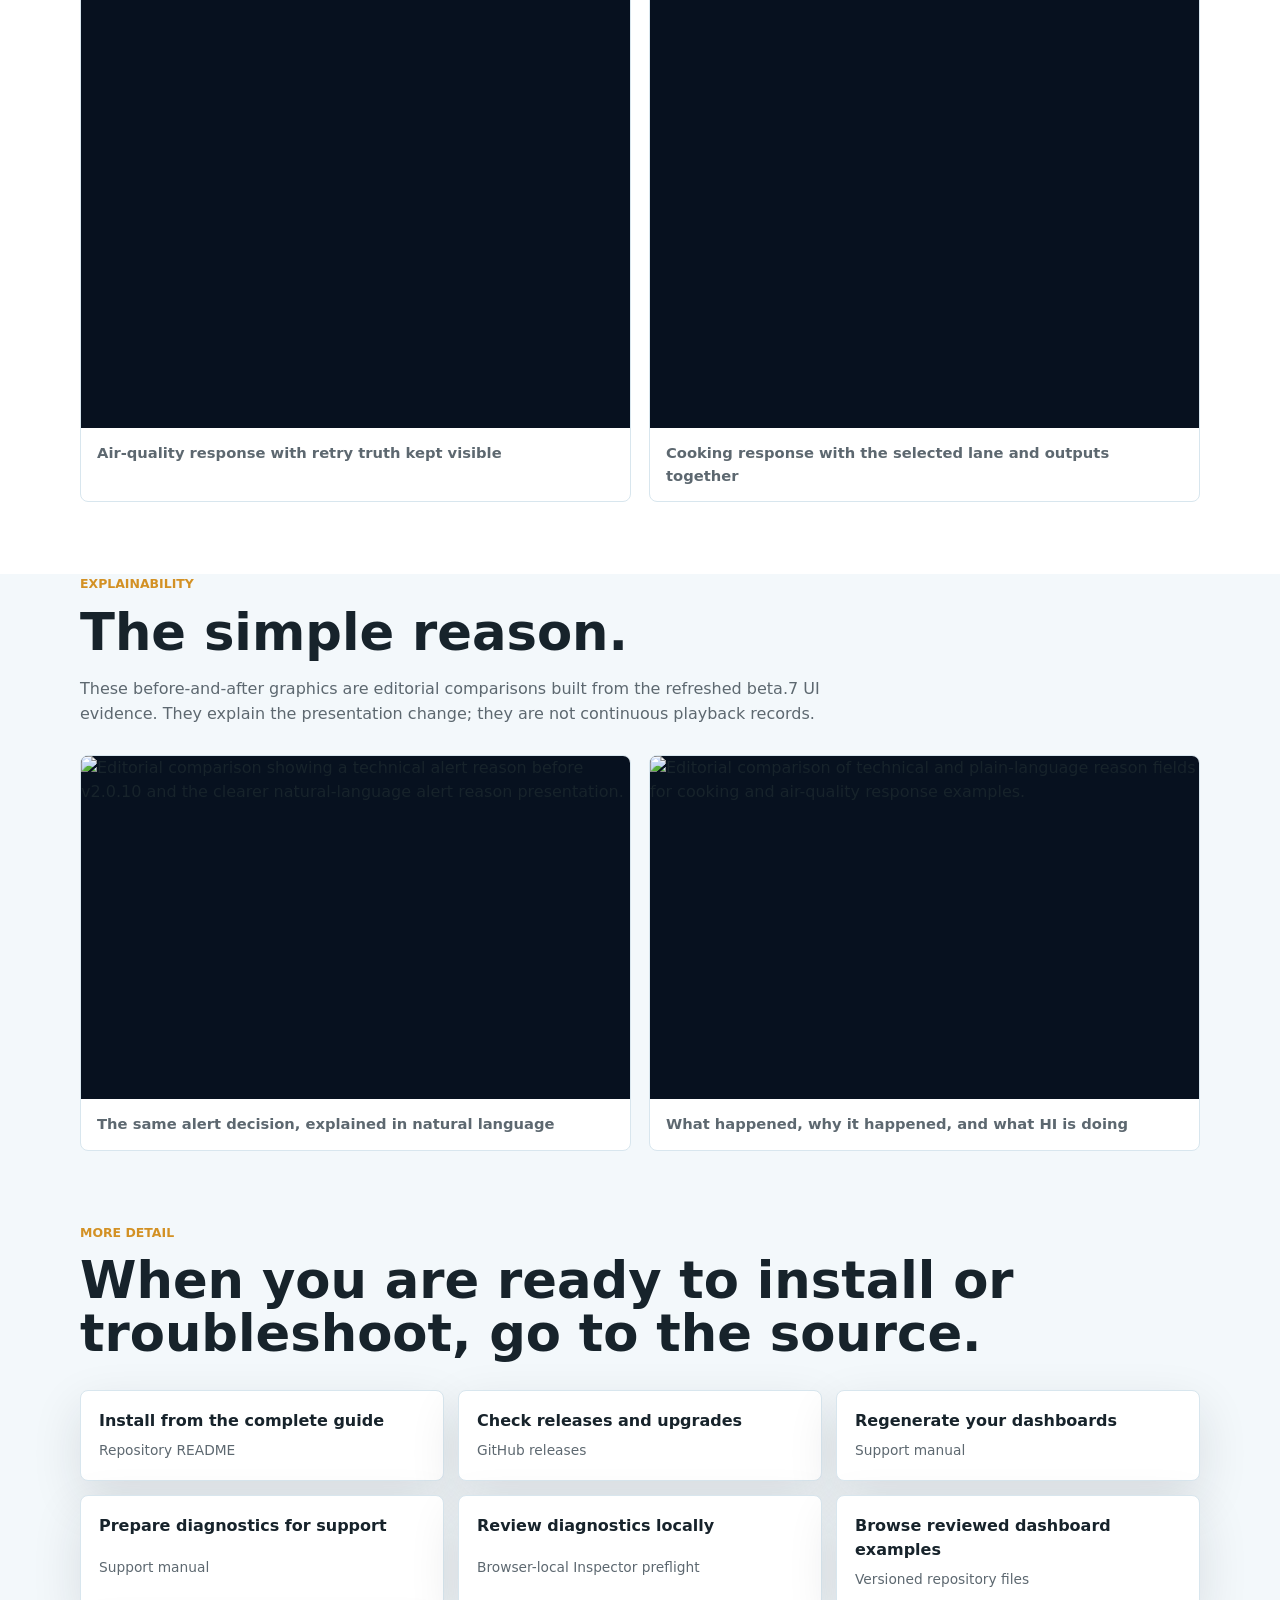
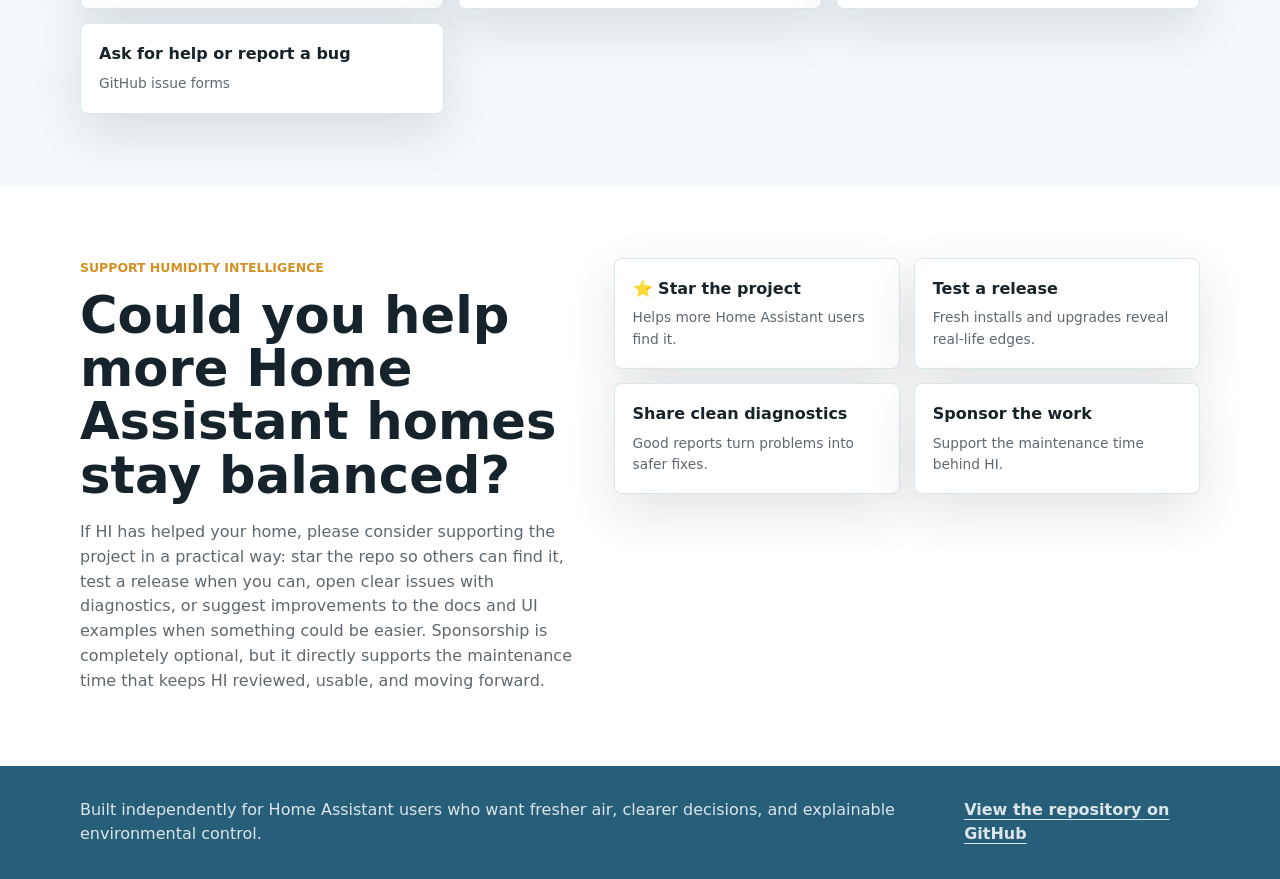
==== commit 19b47e68: "docs: align HACS and v2.0.11 published truth Scope: Replace custom-repository guidance with the defa" ====
--- a/site/index.html
+++ b/site/index.html
@@ -90,7 +90,7 @@
             stay fresher, calmer, and more comfortable day to day.
           </p>
           <div class="hero-actions" aria-label="Primary links">
-            <a class="button primary" href="https://github.com/senyo888/Humidity-Intelligence#installation">Install from GitHub</a>
+            <a class="button primary" href="https://my.home-assistant.io/redirect/hacs_repository/?owner=senyo888&amp;repository=humidity-intelligence&amp;category=integration">Open in HACS</a>
             <a class="button secondary" href="https://github.com/senyo888/Humidity-Intelligence/wiki">Read the support manual</a>
           </div>
           <p class="authority-note">
@@ -110,25 +110,23 @@
             alt="Humidity Intelligence v2.0.11: Poetic Justice"
           >
           <div class="release-copy">
-            <p class="section-kicker">v2.0.11 maintenance candidate</p>
+            <p class="section-kicker">v2.0.11 Published Stable</p>
             <h2 id="release-title">Poetic Justice.</h2>
             <p>
-              The v2.0.11 candidate restores the familiar centred, breathing Stability
-              Score preview while keeping the card passive and Humidity Intelligence
-              deterministic. The v2.0.11 release source is now on main, while Published
-              Stable remains v2.0.10. It must not be tagged or published until
-              exact-package identity and restart, release-check review, fresh Mobile
-              and Tablet validation, required review, and final maintainer approval
-              are complete.
+              Humidity Intelligence is included in the HACS default integration
+              repository, giving you one direct path to the published Stable package.
+              Poetic Justice is the current v2.0.11 Published Stable release, while its
+              deterministic control, passive Stability presentation, and generated-card
+              behavior remain unchanged by the later HACS inclusion milestone.
             </p>
             <div class="release-badges" aria-label="Project and release links">
-              <a class="release-badge badge-release" href="https://github.com/senyo888/Humidity-Intelligence/releases" aria-label="Humidity Intelligence published release v2.0.10"><span class="badge-key">published release</span><span class="badge-value">v2.0.10</span></a>
-              <a class="release-badge badge-site" href="https://senyo888.github.io/humidity-intelligence/" aria-label="Humidity Intelligence project site on GitHub Pages"><span class="badge-key">Project Site</span><span class="badge-value">GitHub Pages</span></a>
+              <a class="release-badge badge-release" href="https://github.com/senyo888/Humidity-Intelligence/releases" aria-label="Humidity Intelligence published release v2.0.11"><span class="badge-key">published release</span><span class="badge-value">v2.0.11</span></a>
+              <a class="release-badge badge-repo" href="https://github.com/senyo888/Humidity-Intelligence" aria-label="Humidity Intelligence project repository on GitHub"><span class="badge-key">Project Repo</span><span class="badge-value">GitHub</span></a>
               <a class="release-badge badge-license" href="https://github.com/senyo888/Humidity-Intelligence/blob/main/LICENSE" aria-label="Humidity Intelligence MIT license"><span class="badge-key">license</span><span class="badge-value">MIT</span></a>
               <a class="release-badge badge-sponsor" href="https://github.com/sponsors/senyo888" aria-label="Sponsor Humidity Intelligence through GitHub Sponsors"><span class="badge-key">♡ Sponsor</span><span class="badge-value">GitHub Sponsors</span></a>
               <a class="release-badge badge-star" href="https://github.com/senyo888/humidity-intelligence" aria-label="Star or support Humidity Intelligence on GitHub"><span class="badge-key">★ Star / Support</span><span class="badge-value">Humidity Intelligence</span></a>
             </div>
-            <a class="text-link" href="https://github.com/senyo888/Humidity-Intelligence#release-notes">Read the v2.0.11 candidate notes</a>
+            <a class="text-link" href="https://github.com/senyo888/Humidity-Intelligence#release-notes">Read the v2.0.11 release notes</a>
           </div>
         </div>
       </section>
@@ -192,10 +190,10 @@
               </p>
             </article>
             <article class="feature-card">
-              <h3>Dashboards you can trust</h3>
+              <h3>Cards you can trust</h3>
               <p>
-                The Lovelace dashboards show what HI saw, mapped, skipped, and chose.
-                They are there to make the routine easier to understand, not to
+                The exported Lovelace Manual-card YAML shows what HI saw, mapped, skipped, and chose.
+                These cards are there to make the routine easier to understand, not to
                 invent their own logic.
               </p>
             </article>
--- a/site/styles.css
+++ b/site/styles.css
@@ -288,7 +288,7 @@
   background: #087fb5;
 }
 
-.badge-site .badge-value {
+.badge-repo .badge-value {
   background: #4f9fc9;
 }
 
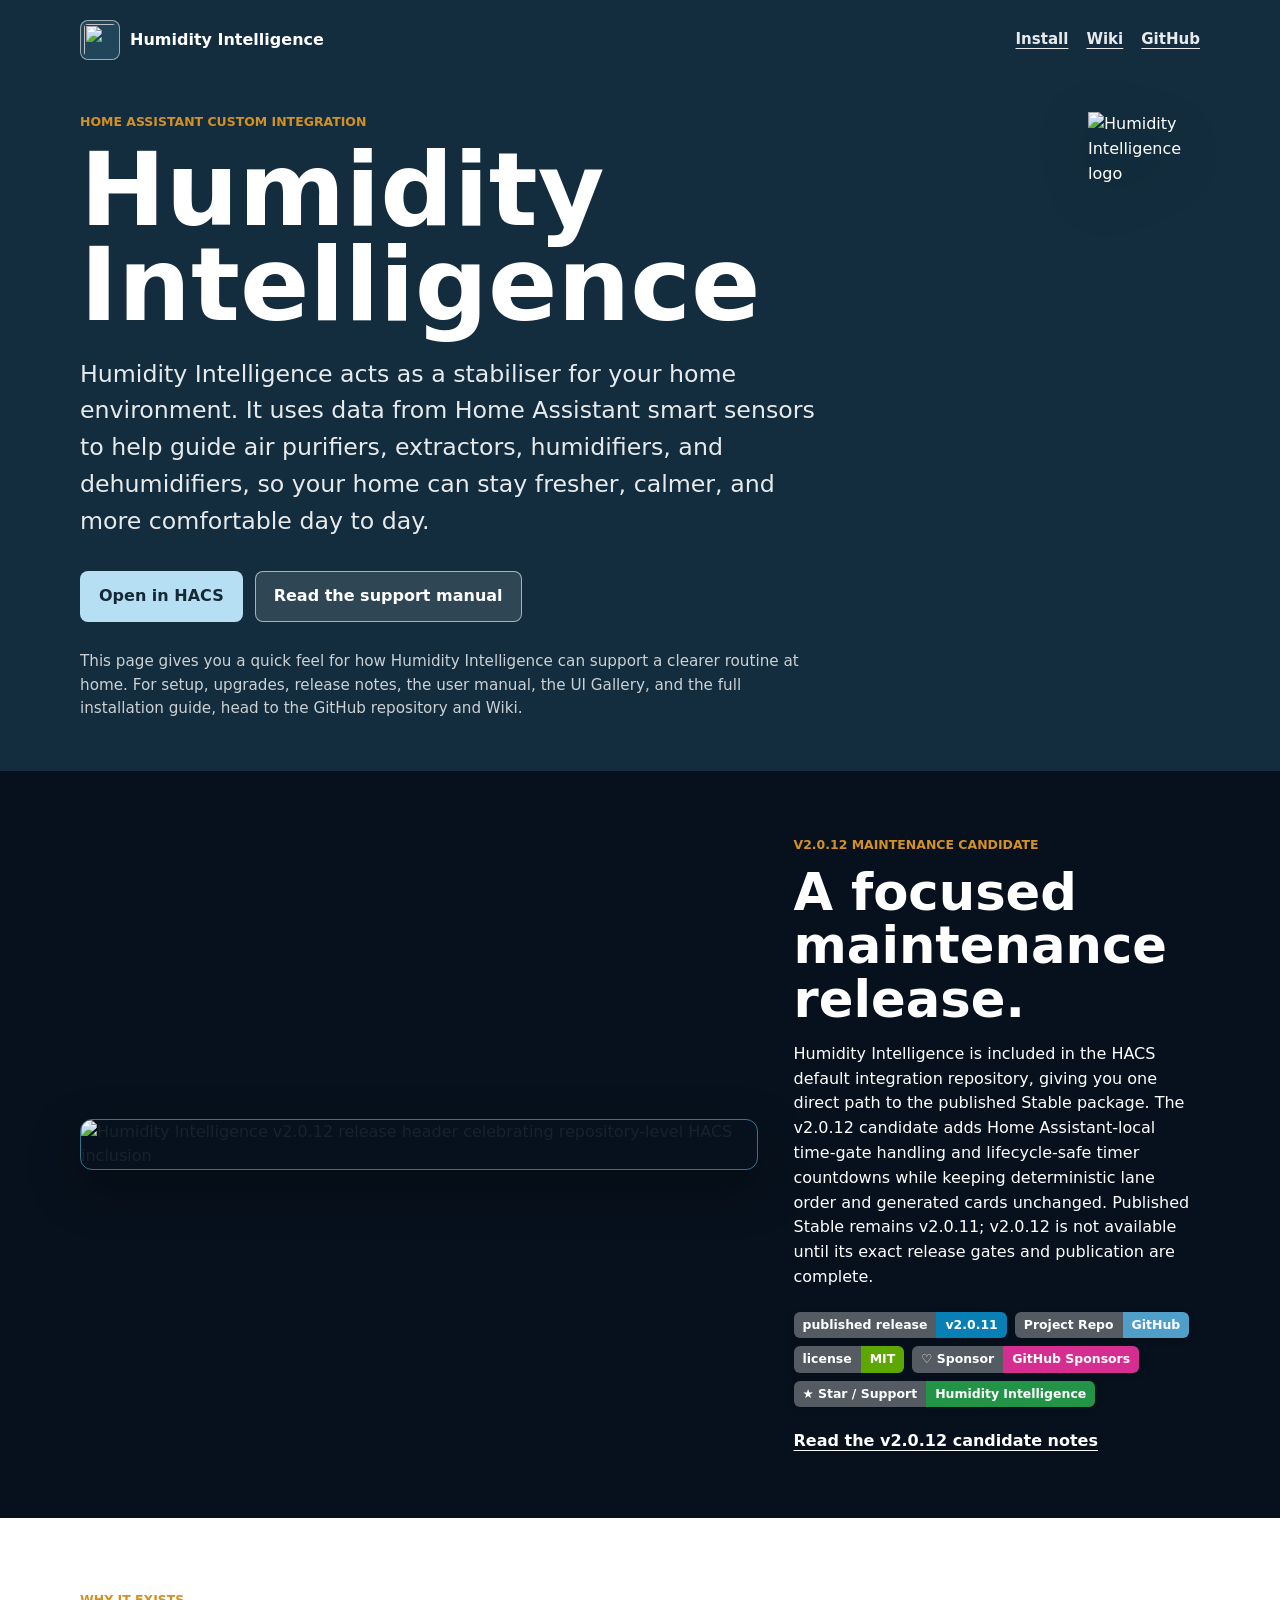
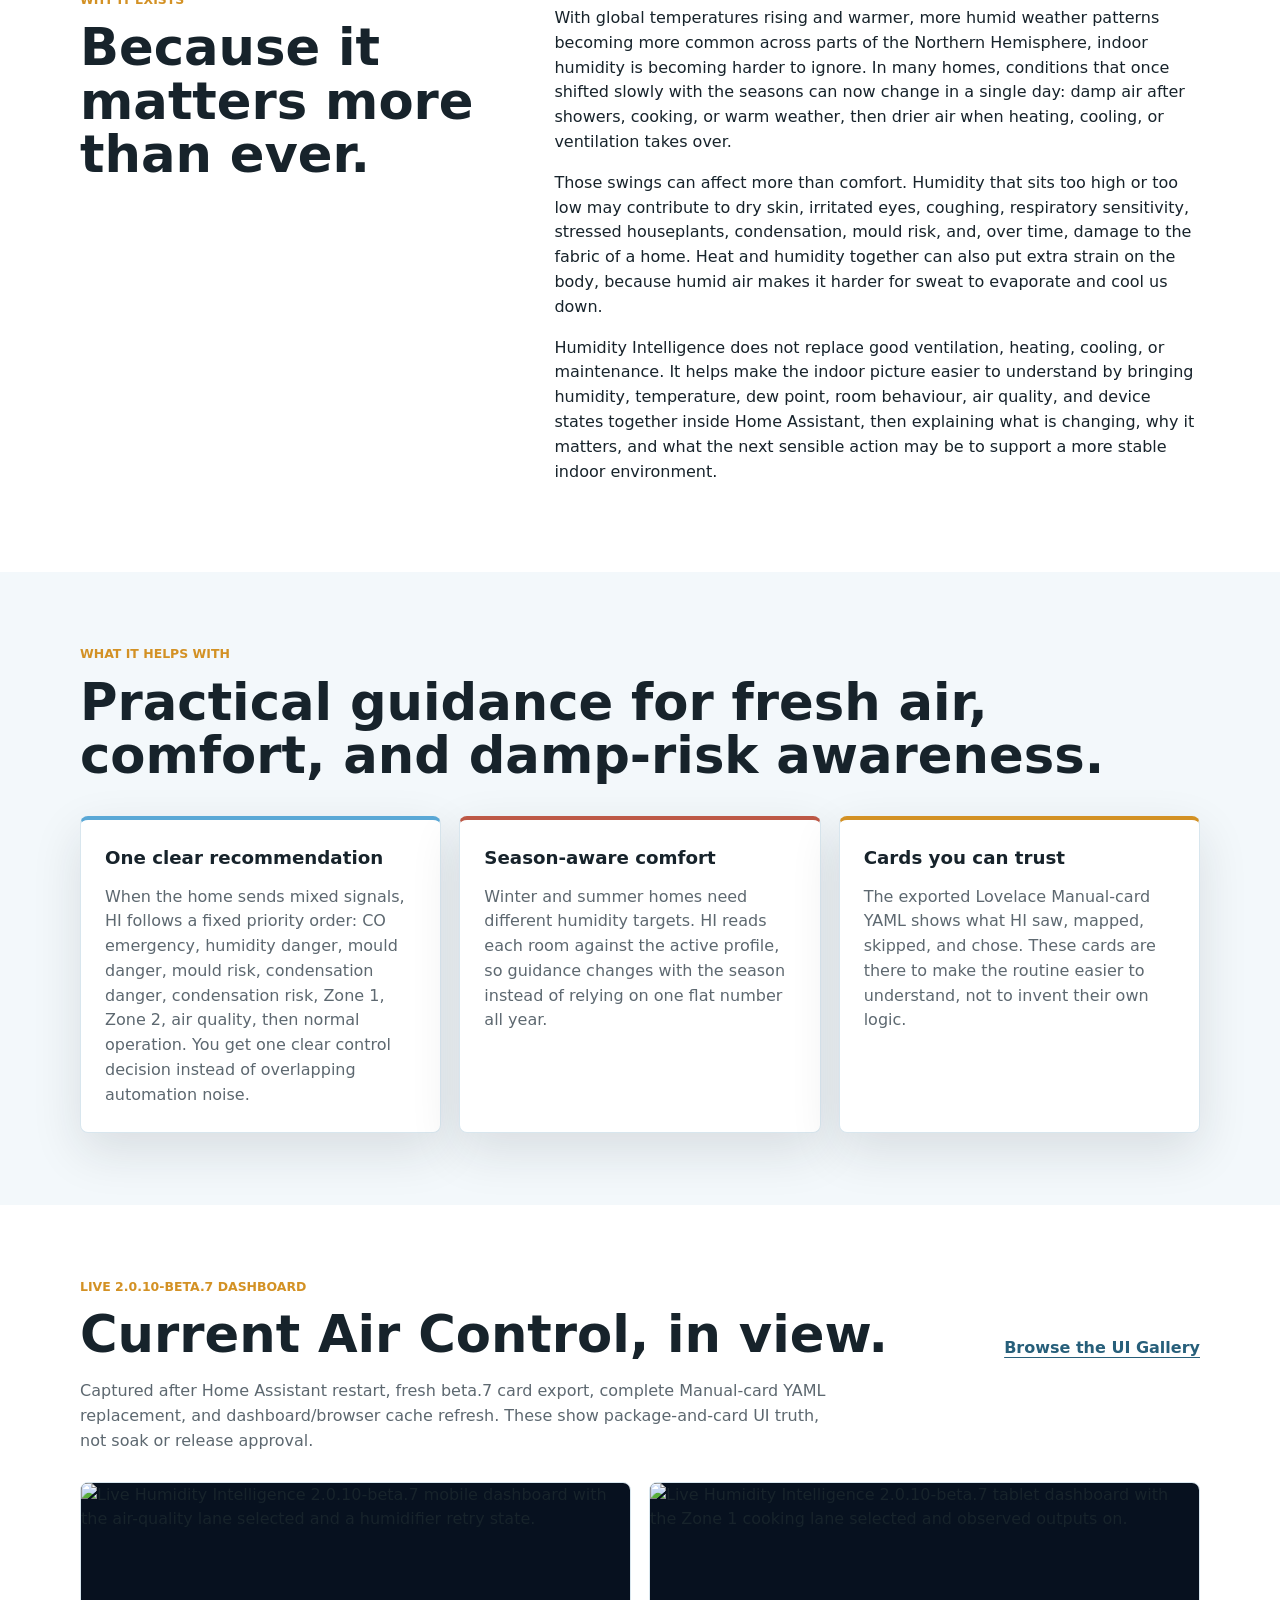
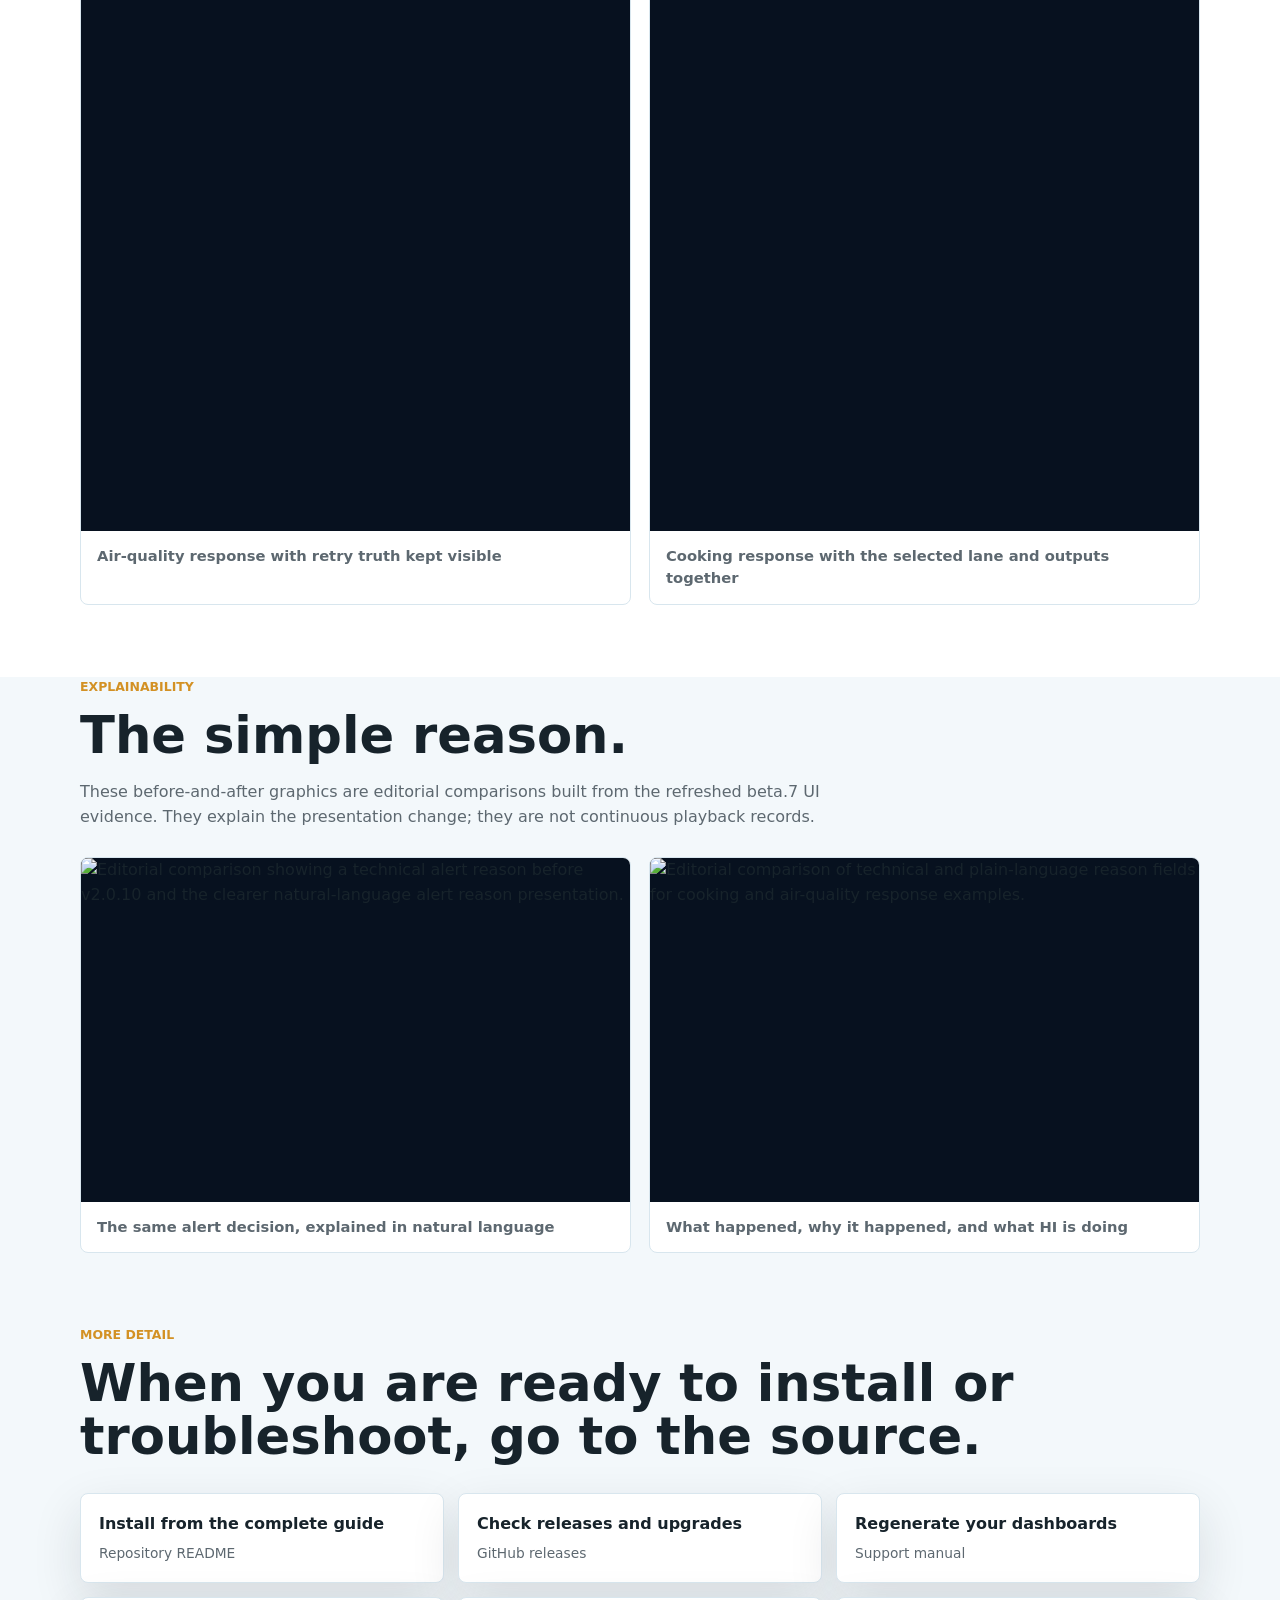
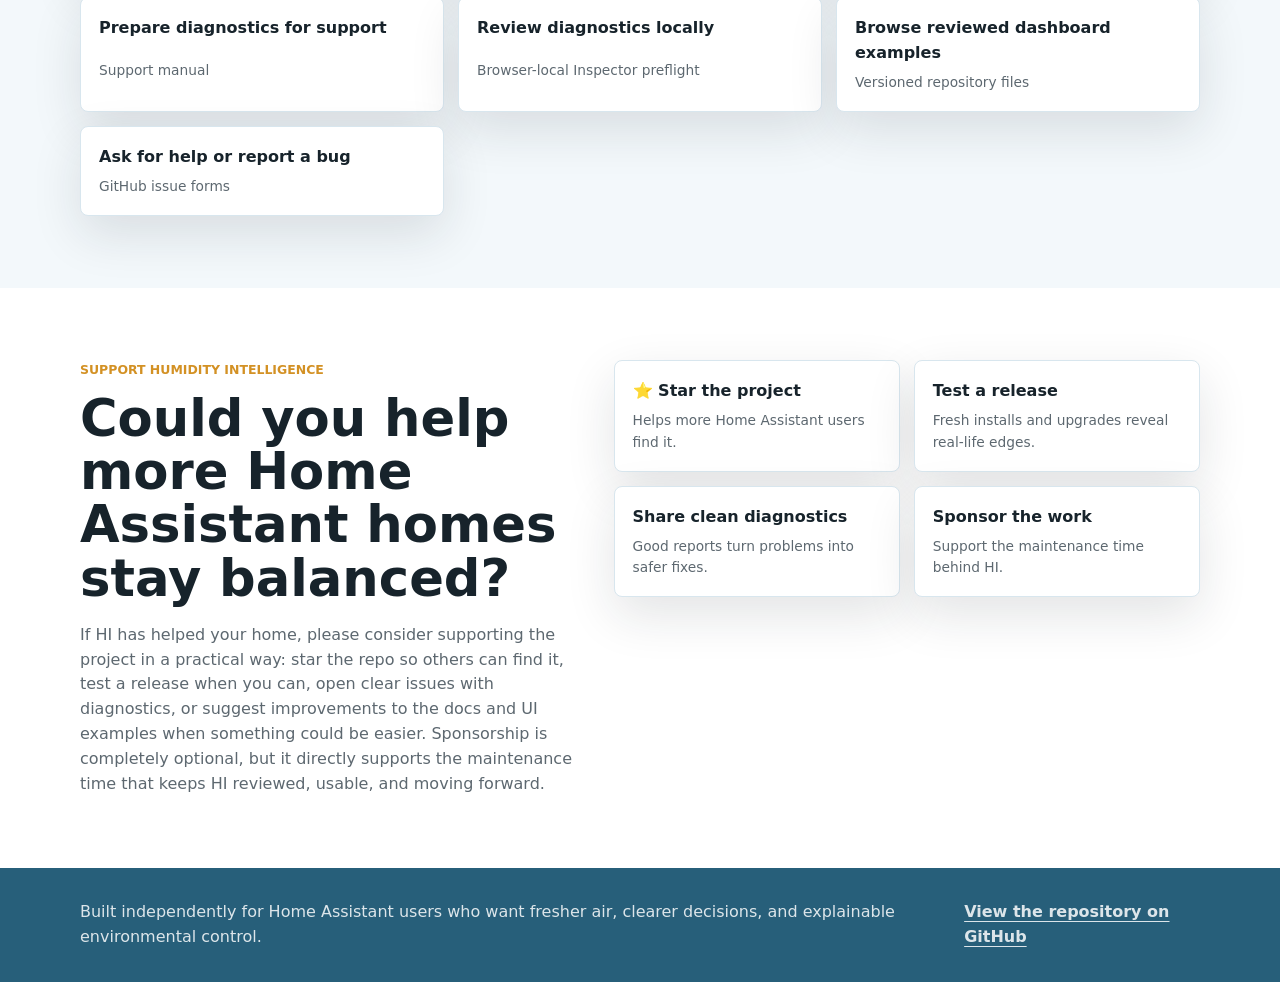
==== commit fca6f11f: "chore: prepare v2.0.12 beta release checks Scope: Set 2.0.12-beta.1 manifest identity, extend the ex" ====
--- a/site/index.html
+++ b/site/index.html
@@ -106,18 +106,19 @@
         <div class="section-inner">
           <img
             class="release-banner"
-            src="assets/release_banner/v2.0.11_release.png"
-            alt="Humidity Intelligence v2.0.11: Poetic Justice"
+            src="assets/release_banner/v2.0.12_release.png"
+            alt="Humidity Intelligence v2.0.12 release header celebrating repository-level HACS inclusion"
           >
           <div class="release-copy">
-            <p class="section-kicker">v2.0.11 Published Stable</p>
-            <h2 id="release-title">Poetic Justice.</h2>
+            <p class="section-kicker">v2.0.12 maintenance candidate</p>
+            <h2 id="release-title">A focused maintenance release.</h2>
             <p>
               Humidity Intelligence is included in the HACS default integration
               repository, giving you one direct path to the published Stable package.
-              Poetic Justice is the current v2.0.11 Published Stable release, while its
-              deterministic control, passive Stability presentation, and generated-card
-              behavior remain unchanged by the later HACS inclusion milestone.
+              The v2.0.12 candidate adds Home Assistant-local time-gate handling and
+              lifecycle-safe timer countdowns while keeping deterministic lane order and
+              generated cards unchanged. Published Stable remains v2.0.11; v2.0.12 is
+              not available until its exact release gates and publication are complete.
             </p>
             <div class="release-badges" aria-label="Project and release links">
               <a class="release-badge badge-release" href="https://github.com/senyo888/Humidity-Intelligence/releases" aria-label="Humidity Intelligence published release v2.0.11"><span class="badge-key">published release</span><span class="badge-value">v2.0.11</span></a>
@@ -126,7 +127,7 @@
               <a class="release-badge badge-sponsor" href="https://github.com/sponsors/senyo888" aria-label="Sponsor Humidity Intelligence through GitHub Sponsors"><span class="badge-key">♡ Sponsor</span><span class="badge-value">GitHub Sponsors</span></a>
               <a class="release-badge badge-star" href="https://github.com/senyo888/humidity-intelligence" aria-label="Star or support Humidity Intelligence on GitHub"><span class="badge-key">★ Star / Support</span><span class="badge-value">Humidity Intelligence</span></a>
             </div>
-            <a class="text-link" href="https://github.com/senyo888/Humidity-Intelligence#release-notes">Read the v2.0.11 release notes</a>
+            <a class="text-link" href="https://github.com/senyo888/Humidity-Intelligence#release-notes">Read the v2.0.12 candidate notes</a>
           </div>
         </div>
       </section>
